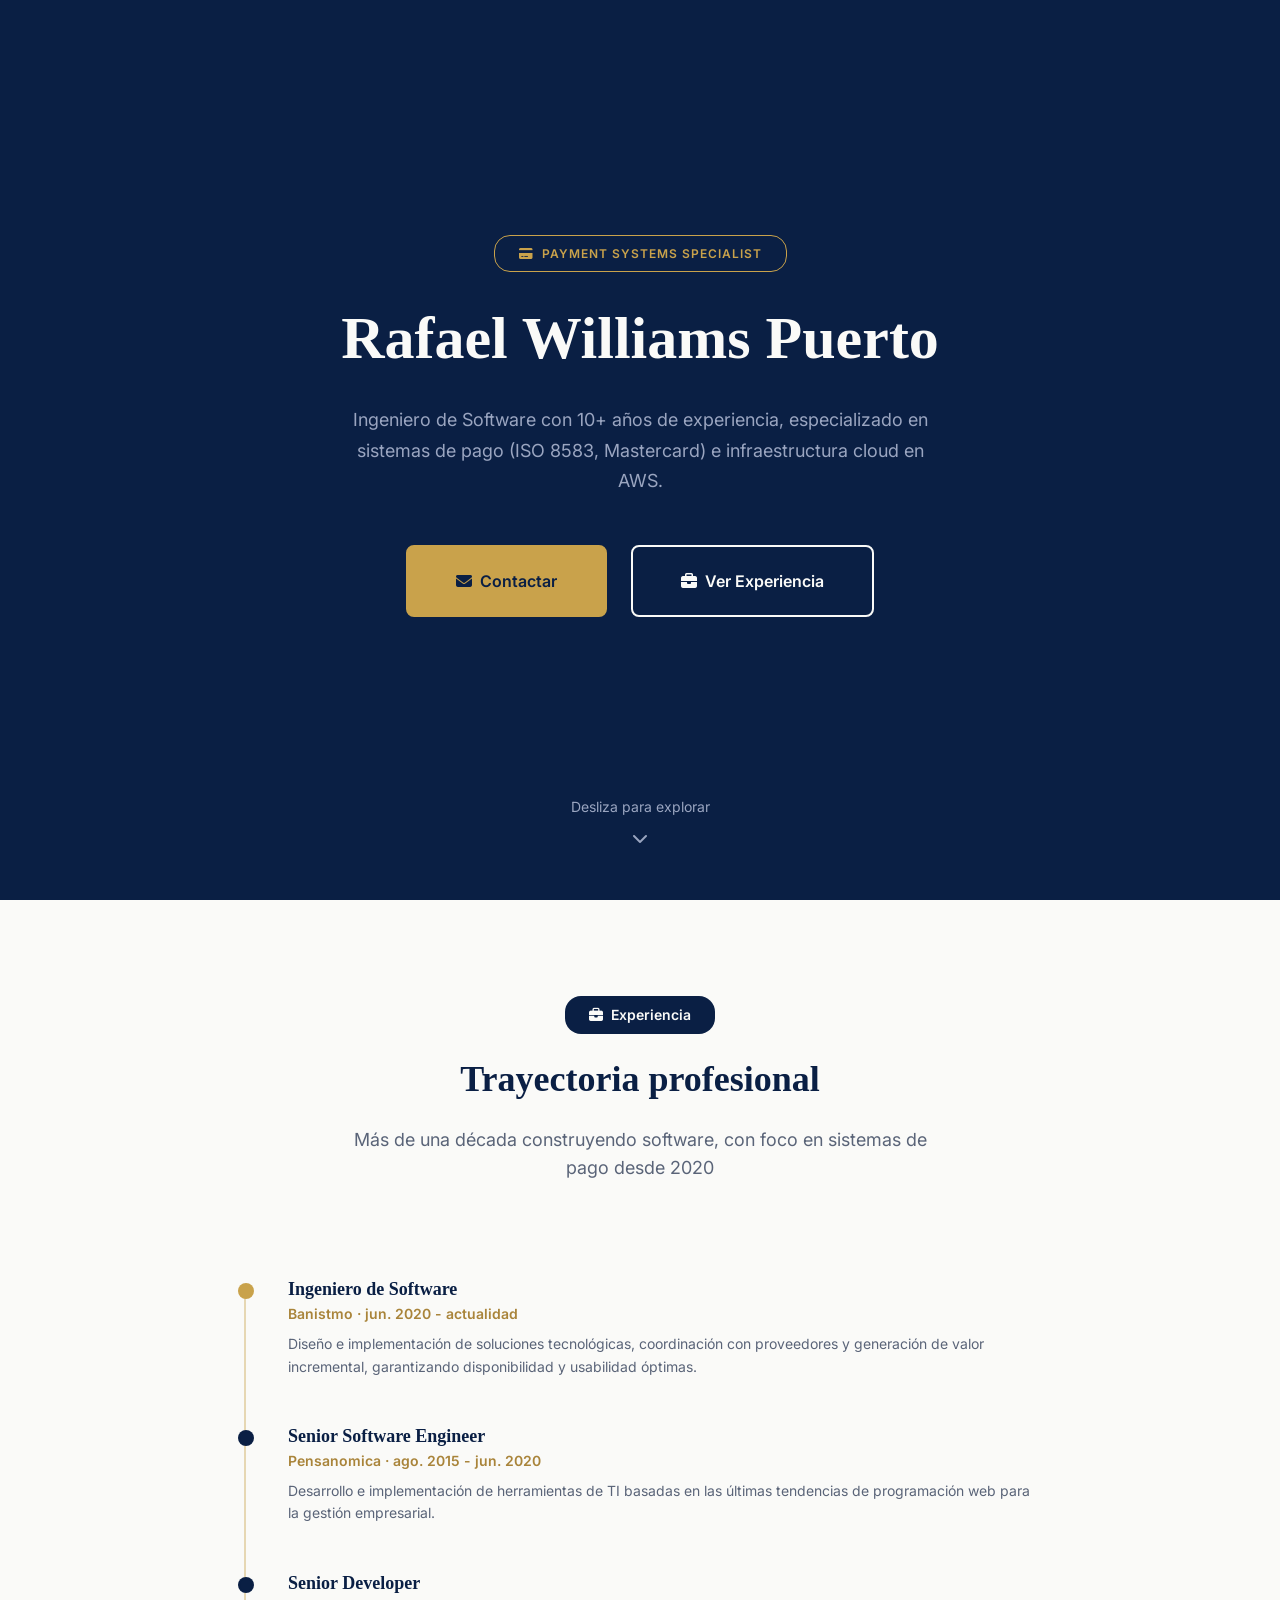
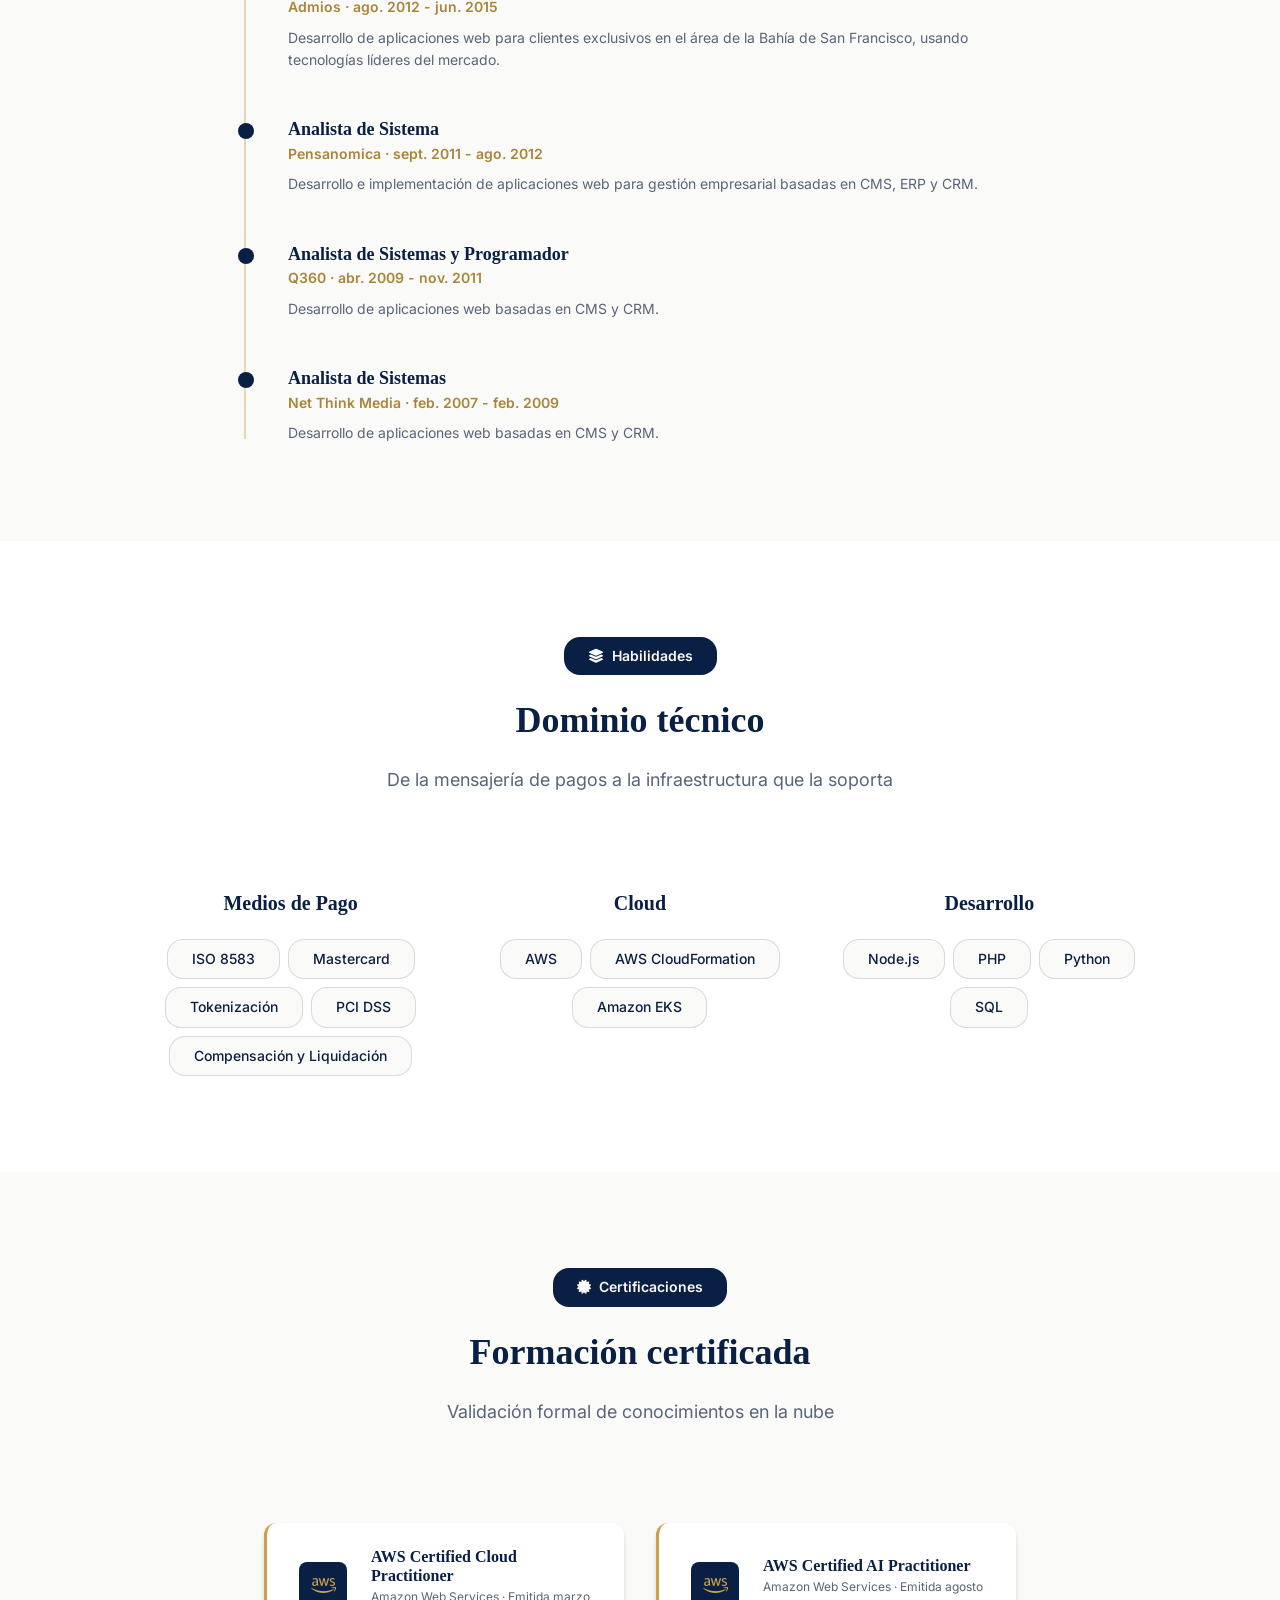
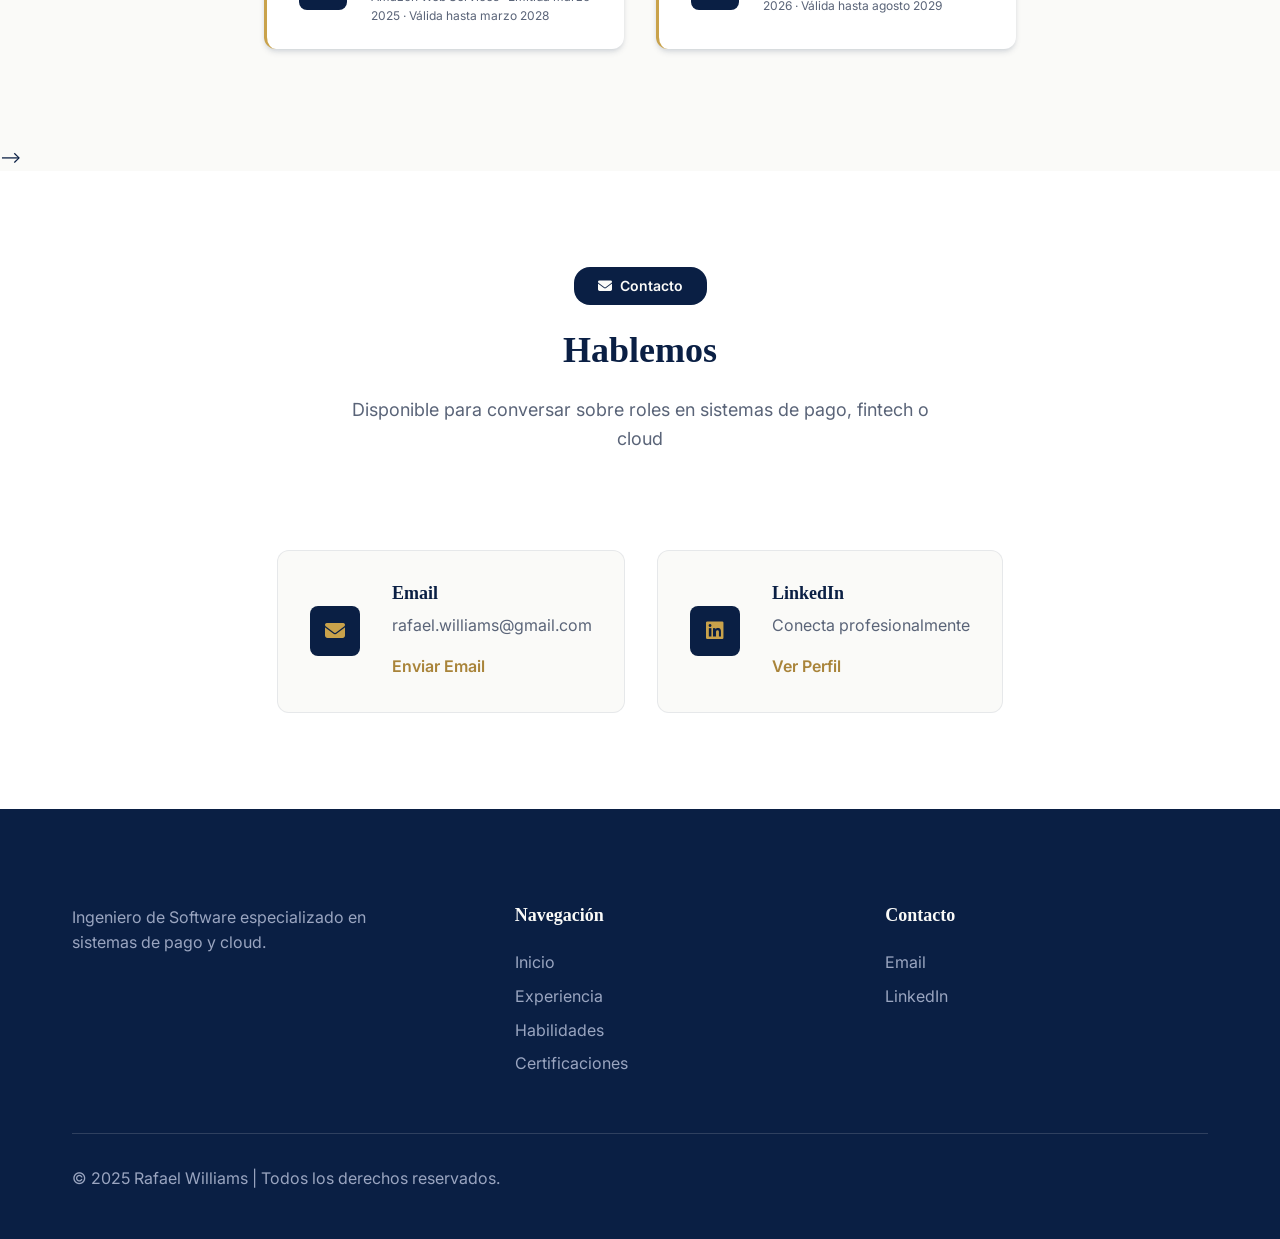
==== index.html @ 41667c07 "Link AWS Certified AI Practitioner to its verified Credly badge Adds issue/expiry dates (Aug 2026 - " ====
<!DOCTYPE html>
<html lang="es">
<head>
    <meta charset="UTF-8">
    <meta name="viewport" content="width=device-width, initial-scale=1.0">
    <title>Rafael Williams - Payment Systems Specialist</title>
    <meta name="description" content="Portfolio profesional de Rafael Williams, Ingeniero de Software especializado en sistemas de pago (ISO 8583, Mastercard) e infraestructura cloud en AWS">
    <link rel="stylesheet" href="style.css">
    <link href="https://fonts.googleapis.com/css2?family=Inter:wght@300;400;500;600;700;800&display=swap" rel="stylesheet">
    <link rel="stylesheet" href="https://cdnjs.cloudflare.com/ajax/libs/font-awesome/6.4.0/css/all.min.css">
</head>
<body>
    <!-- Hero Section -->
    <section id="hero" class="hero">
        <div class="hero-content">
            <div class="hero-badge">
                <i class="fas fa-credit-card"></i>
                <span>Payment Systems Specialist</span>
            </div>
            <h1 class="hero-title">Rafael Williams Puerto</h1>
            <p class="hero-description">
                Ingeniero de Software con 10+ años de experiencia, especializado en sistemas de pago (ISO 8583, Mastercard) e infraestructura cloud en AWS.
            </p>
            <div class="hero-buttons">
                <button class="btn btn-primary btn-lg" onclick="scrollToSection('contact')">
                    <i class="fas fa-envelope"></i>
                    Contactar
                </button>
                <button class="btn btn-outline btn-lg" onclick="scrollToSection('experience')">
                    <i class="fas fa-briefcase"></i>
                    Ver Experiencia
                </button>
            </div>
        </div>
        <div class="scroll-indicator" onclick="scrollToSection('experience')">
            <div class="scroll-text">Desliza para explorar</div>
            <div class="scroll-arrow">
                <i class="fas fa-chevron-down"></i>
            </div>
        </div>
    </section>

    <!-- Experience Section -->
    <section id="experience" class="experience">
        <div class="container">
            <div class="section-header">
                <div class="section-badge">
                    <i class="fas fa-briefcase"></i>
                    <span>Experiencia</span>
                </div>
                <h2 class="section-title">Trayectoria profesional</h2>
                <p class="section-subtitle">Más de una década construyendo software, con foco en sistemas de pago desde 2020</p>
            </div>
            <div class="experience-timeline">
                <div class="timeline-item timeline-current">
                    <div class="timeline-dot"></div>
                    <div class="timeline-content">
                        <h3>Ingeniero de Software</h3>
                        <span class="timeline-meta">Banistmo · jun. 2020 - actualidad</span>
                        <p>Diseño e implementación de soluciones tecnológicas, coordinación con proveedores y generación de valor incremental, garantizando disponibilidad y usabilidad óptimas.</p>
                    </div>
                </div>
                <div class="timeline-item">
                    <div class="timeline-dot"></div>
                    <div class="timeline-content">
                        <h3>Senior Software Engineer</h3>
                        <span class="timeline-meta">Pensanomica · ago. 2015 - jun. 2020</span>
                        <p>Desarrollo e implementación de herramientas de TI basadas en las últimas tendencias de programación web para la gestión empresarial.</p>
                    </div>
                </div>
                <div class="timeline-item">
                    <div class="timeline-dot"></div>
                    <div class="timeline-content">
                        <h3>Senior Developer</h3>
                        <span class="timeline-meta">Admios · ago. 2012 - jun. 2015</span>
                        <p>Desarrollo de aplicaciones web para clientes exclusivos en el área de la Bahía de San Francisco, usando tecnologías líderes del mercado.</p>
                    </div>
                </div>
                <div class="timeline-item">
                    <div class="timeline-dot"></div>
                    <div class="timeline-content">
                        <h3>Analista de Sistema</h3>
                        <span class="timeline-meta">Pensanomica · sept. 2011 - ago. 2012</span>
                        <p>Desarrollo e implementación de aplicaciones web para gestión empresarial basadas en CMS, ERP y CRM.</p>
                    </div>
                </div>
                <div class="timeline-item">
                    <div class="timeline-dot"></div>
                    <div class="timeline-content">
                        <h3>Analista de Sistemas y Programador</h3>
                        <span class="timeline-meta">Q360 · abr. 2009 - nov. 2011</span>
                        <p>Desarrollo de aplicaciones web basadas en CMS y CRM.</p>
                    </div>
                </div>
                <div class="timeline-item">
                    <div class="timeline-dot"></div>
                    <div class="timeline-content">
                        <h3>Analista de Sistemas</h3>
                        <span class="timeline-meta">Net Think Media · feb. 2007 - feb. 2009</span>
                        <p>Desarrollo de aplicaciones web basadas en CMS y CRM.</p>
                    </div>
                </div>
            </div>
        </div>
    </section>

    <!-- Skills Section -->
    <section id="skills" class="skills">
        <div class="container">
            <div class="section-header">
                <div class="section-badge">
                    <i class="fas fa-layer-group"></i>
                    <span>Habilidades</span>
                </div>
                <h2 class="section-title">Dominio técnico</h2>
                <p class="section-subtitle">De la mensajería de pagos a la infraestructura que la soporta</p>
            </div>
            <div class="skills-grid">
                <div class="skills-category">
                    <h3>Medios de Pago</h3>
                    <div class="skills-tags">
                        <span class="skill-tag">ISO 8583</span>
                        <span class="skill-tag">Mastercard</span>
                        <span class="skill-tag">Tokenización</span>
                        <span class="skill-tag">PCI DSS</span>
                        <span class="skill-tag">Compensación y Liquidación</span>
                    </div>
                </div>
                <div class="skills-category">
                    <h3>Cloud</h3>
                    <div class="skills-tags">
                        <span class="skill-tag">AWS</span>
                        <span class="skill-tag">AWS CloudFormation</span>
                        <span class="skill-tag">Amazon EKS</span>
                    </div>
                </div>
                <div class="skills-category">
                    <h3>Desarrollo</h3>
                    <div class="skills-tags">
                        <span class="skill-tag">Node.js</span>
                        <span class="skill-tag">PHP</span>
                        <span class="skill-tag">Python</span>
                        <span class="skill-tag">SQL</span>
                    </div>
                </div>
            </div>
        </div>
    </section>

    <!-- Certifications Section -->
    <section id="certifications" class="certifications">
        <div class="container">
            <div class="section-header">
                <div class="section-badge">
                    <i class="fas fa-certificate"></i>
                    <span>Certificaciones</span>
                </div>
                <h2 class="section-title">Formación certificada</h2>
                <p class="section-subtitle">Validación formal de conocimientos en la nube</p>
            </div>
            <div class="certifications-grid">
                <a href="https://www.credly.com/badges/583683a5-f613-4c95-9401-502b758ed89a/public_url" target="_blank" class="cert-card">
                    <div class="cert-icon">
                        <i class="fab fa-aws"></i>
                    </div>
                    <div class="cert-info">
                        <h3>AWS Certified Cloud Practitioner</h3>
                        <p>Amazon Web Services · Emitida marzo 2025 · Válida hasta marzo 2028</p>
                    </div>
                </a>
                <a href="https://www.credly.com/badges/c0bbdc0a-8334-4bf2-8ce9-9f16788253b6/public_url" target="_blank" class="cert-card">
                    <div class="cert-icon">
                        <i class="fab fa-aws"></i>
                    </div>
                    <div class="cert-info">
                        <h3>AWS Certified AI Practitioner</h3>
                        <p>Amazon Web Services · Emitida agosto 2026 · Válida hasta agosto 2029</p>
                    </div>
                </a>
            </div>
        </div>
    </section>

    <!-- Projects Section (oculta temporalmente: se irán agregando proyectos poco a poco)
    <section id="projects" class="projects">
        <div class="container">
            <div class="section-header">
                <div class="section-badge">
                    <i class="fas fa-project-diagram"></i>
                    <span>Proyectos</span>
                </div>
                <h2 class="section-title">Soluciones que transforman negocios</h2>
                <p class="section-subtitle">Proyectos destacados que demuestran mi experiencia en cloud y DevOps</p>
            </div>
            <div class="projects-filter">
                <button class="filter-btn active" data-filter="all">
                    <i class="fas fa-th"></i>
                    Todos
                </button>
                <button class="filter-btn" data-filter="Básico">
                    <i class="fas fa-star"></i>
                    Básico
                </button>
                <button class="filter-btn" data-filter="Avanzado">
                    <i class="fas fa-rocket"></i>
                    Avanzado
                </button>
                <button class="filter-btn" data-filter="Profesional">
                    <i class="fas fa-crown"></i>
                    Profesional
                </button>
            </div>
            <div class="projects-grid" id="projectsGrid">
                <!-- Projects will be loaded by JavaScript -->
            </div>
        </div>
    </section>
    -->

    <!-- Contact Section -->
    <section id="contact" class="contact">
        <div class="container">
            <div class="section-header">
                <div class="section-badge">
                    <i class="fas fa-envelope"></i>
                    <span>Contacto</span>
                </div>
                <h2 class="section-title">Hablemos</h2>
                <p class="section-subtitle">Disponible para conversar sobre roles en sistemas de pago, fintech o cloud</p>
            </div>
            <div class="contact-content">
                <div class="contact-info">
                    <div class="contact-card">
                        <div class="contact-icon">
                            <i class="fas fa-envelope"></i>
                        </div>
                        <div class="contact-details">
                            <h3>Email</h3>
                            <p>rafael.williams@gmail.com</p>
                            <a href="mailto:rafael.williams@gmail.com" class="contact-link">Enviar Email</a>
                        </div>
                    </div>
                    <div class="contact-card">
                        <div class="contact-icon">
                            <i class="fab fa-linkedin"></i>
                        </div>
                        <div class="contact-details">
                            <h3>LinkedIn</h3>
                            <p>Conecta profesionalmente</p>
                            <a href="https://www.linkedin.com/in/rafael-williams-puerto-604a3521/" target="_blank" class="contact-link">Ver Perfil</a>
                        </div>
                    </div>
                </div>
            </div>
        </div>
    </section>

    <!-- Project Modal -->
    <div id="projectModal" class="modal">
        <div class="modal-content">
            <div class="modal-header">
                <h2 id="modalTitle"></h2>
            <span class="modal-close">&times;</span>
            </div>
            <div class="modal-body">
                <div class="modal-image-container">
                <img id="modalImage" src="" alt="" class="modal-image">
                </div>
                <div class="modal-info">
                    <p id="modalDescription"></p>
                    <div class="modal-technologies" id="modalTechnologies"></div>
                    <div class="modal-buttons">
                        <a id="modalGithub" href="#" target="_blank" class="btn btn-primary">
                            <i class="fab fa-github"></i>
                            Ver Código
                        </a>
                        <a id="modalDemo" href="#" target="_blank" class="btn btn-outline">
                            <i class="fas fa-external-link-alt"></i>
                            Ver Demo
                        </a>
                    </div>
                </div>
            </div>
        </div>
    </div>

    <!-- Footer -->
    <footer class="footer">
        <div class="container">
            <div class="footer-content">
                <div class="footer-brand">
                    <p>Ingeniero de Software especializado en sistemas de pago y cloud.</p>
                </div>
                <div class="footer-links">
                    <div class="footer-section">
                        <h4>Navegación</h4>
                        <ul>
                            <li><a href="#hero">Inicio</a></li>
                            <li><a href="#experience">Experiencia</a></li>
                            <li><a href="#skills">Habilidades</a></li>
                            <li><a href="#certifications">Certificaciones</a></li>
                            <!-- <li><a href="#projects">Proyectos</a></li> -->
                        </ul>
                    </div>
                    <div class="footer-section">
                        <h4>Contacto</h4>
                        <ul>
                            <li><a href="mailto:rafael.williams@gmail.com">Email</a></li>
                            <li><a href="https://www.linkedin.com/in/rafael-williams-puerto-604a3521/" target="_blank">LinkedIn</a></li>
                        </ul>
                    </div>
                </div>
            </div>
            <div class="footer-bottom">
                <p>&copy; 2025 Rafael Williams | Todos los derechos reservados.</p>
            </div>
        </div>
    </footer>

    <script src="projects-config.js"></script>
    <script src="script.js"></script>
</body>
</html>
---- style.css ----
/* Reset and Base Styles */
* {
    margin: 0;
    padding: 0;
    box-sizing: border-box;
}

:root {
    /* Colors - Navy & Gold Premium */
    --color-navy: #0A1F44;
    --color-navy-rgb: 10, 31, 68;
    --color-navy-light: #12295A;
    --color-ivory: #FAFAF8;
    --color-white: #FFFFFF;
    --color-gold: #C9A24B;
    --color-gold-dark: #A9843A;
    --color-text-on-navy: #FAFAF8;
    --color-text-muted-on-navy: #9AA5C0;
    --color-text-on-ivory: #0A1F44;
    --color-text-muted-on-ivory: #5A6478;

    /* Shadows (navy-tinted) */
    --shadow-sm: 0 1px 2px 0 rgba(var(--color-navy-rgb), 0.08);
    --shadow-md: 0 4px 6px -1px rgba(var(--color-navy-rgb), 0.12), 0 2px 4px -1px rgba(var(--color-navy-rgb), 0.08);
    --shadow-lg: 0 10px 15px -3px rgba(var(--color-navy-rgb), 0.12), 0 4px 6px -2px rgba(var(--color-navy-rgb), 0.08);
    --shadow-xl: 0 20px 25px -5px rgba(var(--color-navy-rgb), 0.15), 0 10px 10px -5px rgba(var(--color-navy-rgb), 0.08);
    --shadow-2xl: 0 25px 50px -12px rgba(var(--color-navy-rgb), 0.3);

    /* Border Radius */
    --radius-sm: 0.375rem;
    --radius-md: 0.5rem;
    --radius-lg: 0.75rem;
    --radius-xl: 1rem;
    --radius-2xl: 1.5rem;

    /* Spacing */
    --space-xs: 0.5rem;
    --space-sm: 1rem;
    --space-md: 1.5rem;
    --space-lg: 2rem;
    --space-xl: 3rem;
    --space-2xl: 4rem;
    --space-3xl: 6rem;

    /* Typography */
    --font-sans: 'Inter', -apple-system, BlinkMacSystemFont, 'Segoe UI', Roboto, sans-serif;
    --font-serif: Georgia, 'Times New Roman', serif;
    --font-size-xs: 0.75rem;
    --font-size-sm: 0.875rem;
    --font-size-base: 1rem;
    --font-size-lg: 1.125rem;
    --font-size-xl: 1.25rem;
    --font-size-2xl: 1.5rem;
    --font-size-3xl: 1.875rem;
    --font-size-4xl: 2.25rem;
    --font-size-5xl: 3rem;
    --font-size-6xl: 3.75rem;

    /* Transitions */
    --transition-fast: 0.15s ease;
    --transition-normal: 0.3s ease;
    --transition-slow: 0.5s ease;
}

/* Base Styles */
html {
    scroll-behavior: smooth;
}

body {
    font-family: var(--font-sans);
    background: var(--color-ivory);
    color: var(--color-text-on-ivory);
    line-height: 1.6;
    overflow-x: hidden;
    font-size: var(--font-size-base);
}

.container {
    max-width: 1200px;
    margin: 0 auto;
    padding: 0 var(--space-lg);
}

/* Typography */
h1, h2, h3, h4, h5, h6 {
    font-family: var(--font-serif);
    font-weight: 700;
    line-height: 1.2;
    margin-bottom: var(--space-sm);
    color: var(--color-text-on-ivory);
}

h1 { font-size: var(--font-size-5xl); }
h2 { font-size: var(--font-size-4xl); }
h3 { font-size: var(--font-size-3xl); }
h4 { font-size: var(--font-size-2xl); }
h5 { font-size: var(--font-size-xl); }
h6 { font-size: var(--font-size-lg); }

p {
    margin-bottom: var(--space-sm);
    color: var(--color-text-muted-on-ivory);
}

/* Buttons */
.btn {
    display: inline-flex;
    align-items: center;
    gap: var(--space-xs);
    padding: var(--space-sm) var(--space-lg);
    border: 2px solid transparent;
    border-radius: var(--radius-md);
    font-family: var(--font-sans);
    font-weight: 600;
    font-size: var(--font-size-sm);
    text-decoration: none;
    cursor: pointer;
    transition: all var(--transition-normal);
    white-space: nowrap;
}

.btn-primary {
    background: var(--color-gold);
    color: var(--color-navy);
    border-color: var(--color-gold);
}

.btn-primary:hover {
    background: var(--color-gold-dark);
    border-color: var(--color-gold-dark);
    transform: translateY(-2px);
    box-shadow: var(--shadow-md);
}

.btn-outline {
    background: transparent;
    color: var(--color-navy);
    border-color: var(--color-navy);
}

.btn-outline:hover {
    background: rgba(var(--color-navy-rgb), 0.06);
    transform: translateY(-2px);
}

.hero-buttons .btn-outline {
    color: var(--color-text-on-navy);
    border-color: var(--color-text-on-navy);
}

.hero-buttons .btn-outline:hover {
    background: rgba(250, 250, 248, 0.1);
}

.btn-lg {
    padding: var(--space-md) var(--space-xl);
    font-size: var(--font-size-base);
}

/* Hero Section */
.hero {
    min-height: 100vh;
    display: flex;
    flex-direction: column;
    align-items: center;
    justify-content: center;
    position: relative;
    background: var(--color-navy);
    text-align: center;
    padding: var(--space-3xl) 0;
}

.hero-content {
    max-width: 800px;
    margin: 0 auto;
    padding: 0 var(--space-lg);
    position: relative;
    z-index: 2;
}

.hero-badge {
    display: inline-flex;
    align-items: center;
    gap: var(--space-xs);
    padding: var(--space-xs) var(--space-md);
    background: transparent;
    border: 1px solid var(--color-gold);
    border-radius: var(--radius-xl);
    color: var(--color-gold);
    font-family: var(--font-sans);
    font-size: var(--font-size-xs);
    font-weight: 600;
    letter-spacing: 1px;
    text-transform: uppercase;
    margin-bottom: var(--space-lg);
}

.hero-title {
    font-family: var(--font-serif);
    font-size: var(--font-size-6xl);
    font-weight: 700;
    margin-bottom: var(--space-lg);
    line-height: 1.15;
    color: var(--color-text-on-navy);
}

.hero-description {
    font-family: var(--font-sans);
    font-size: var(--font-size-lg);
    color: var(--color-text-muted-on-navy);
    margin-bottom: var(--space-xl);
    line-height: 1.7;
    max-width: 600px;
    margin-left: auto;
    margin-right: auto;
}

.hero-buttons {
    display: flex;
    gap: var(--space-md);
    justify-content: center;
    margin-bottom: var(--space-xl);
}

.scroll-indicator {
    position: absolute;
    bottom: var(--space-xl);
    left: 50%;
    transform: translateX(-50%);
    text-align: center;
    color: var(--color-text-muted-on-navy);
    cursor: pointer;
    transition: all var(--transition-normal);
}

.scroll-indicator:hover {
    color: var(--color-text-on-navy);
    transform: translateX(-50%) translateY(-5px);
}

.scroll-text {
    font-family: var(--font-sans);
    font-size: var(--font-size-sm);
    margin-bottom: var(--space-xs);
}

.scroll-arrow {
    animation: bounce 2s infinite;
}

/* Section Headers (shared by Experience / Skills / Certifications / Projects / Contact) */
.section-header {
    text-align: center;
    margin-bottom: var(--space-3xl);
}

.section-badge {
    display: inline-flex;
    align-items: center;
    gap: var(--space-xs);
    padding: var(--space-xs) var(--space-md);
    background: var(--color-navy);
    color: var(--color-text-on-navy);
    border-radius: var(--radius-xl);
    font-family: var(--font-sans);
    font-size: var(--font-size-sm);
    font-weight: 600;
    margin-bottom: var(--space-md);
}

.section-title {
    font-family: var(--font-serif);
    font-size: var(--font-size-4xl);
    font-weight: 700;
    color: var(--color-text-on-ivory);
    margin-bottom: var(--space-md);
}

.section-subtitle {
    font-family: var(--font-sans);
    font-size: var(--font-size-lg);
    color: var(--color-text-muted-on-ivory);
    max-width: 600px;
    margin: 0 auto;
}

/* Experience Section */
.experience {
    padding: var(--space-3xl) 0;
    background: var(--color-ivory);
}

.experience-timeline {
    position: relative;
    max-width: 800px;
    margin: 0 auto;
    padding-left: var(--space-xl);
}

.experience-timeline::before {
    content: '';
    position: absolute;
    left: 4px;
    top: 6px;
    bottom: 6px;
    width: 2px;
    background: var(--color-gold);
    opacity: 0.4;
}

.timeline-item {
    position: relative;
    margin-bottom: var(--space-xl);
}

.timeline-item:last-child {
    margin-bottom: 0;
}

.timeline-dot {
    position: absolute;
    left: calc(-1 * var(--space-xl));
    top: 6px;
    width: 12px;
    height: 12px;
    border-radius: 50%;
    background: var(--color-navy);
    box-shadow: 0 0 0 2px var(--color-navy);
}

.timeline-item.timeline-current .timeline-dot {
    background: var(--color-gold);
    box-shadow: 0 0 0 2px var(--color-gold);
}

.timeline-content h3 {
    font-family: var(--font-serif);
    font-size: var(--font-size-lg);
    font-weight: 700;
    color: var(--color-text-on-ivory);
    margin-bottom: 2px;
}

.timeline-meta {
    display: block;
    font-family: var(--font-sans);
    font-size: var(--font-size-sm);
    font-weight: 600;
    color: var(--color-gold-dark);
    margin-bottom: var(--space-xs);
}

.timeline-content p {
    font-family: var(--font-sans);
    color: var(--color-text-muted-on-ivory);
    font-size: var(--font-size-sm);
    margin-bottom: 0;
}

/* Skills Section */
.skills {
    padding: var(--space-3xl) 0;
    background: var(--color-white);
}

.skills-grid {
    display: grid;
    grid-template-columns: repeat(3, 1fr);
    gap: var(--space-xl);
    max-width: 1000px;
    margin: 0 auto;
}

.skills-category h3 {
    font-family: var(--font-serif);
    font-size: var(--font-size-xl);
    color: var(--color-navy);
    margin-bottom: var(--space-md);
    text-align: center;
}

.skills-tags {
    display: flex;
    flex-wrap: wrap;
    gap: var(--space-xs);
    justify-content: center;
}

.skill-tag {
    font-family: var(--font-sans);
    font-size: var(--font-size-sm);
    font-weight: 500;
    color: var(--color-navy);
    background: var(--color-ivory);
    border: 1px solid rgba(var(--color-navy-rgb), 0.15);
    border-radius: var(--radius-xl);
    padding: var(--space-xs) var(--space-md);
}

/* Certifications Section */
.certifications {
    padding: var(--space-3xl) 0;
    background: var(--color-ivory);
}

.certifications-grid {
    display: flex;
    flex-wrap: wrap;
    justify-content: center;
    gap: var(--space-lg);
}

.cert-card {
    display: flex;
    align-items: center;
    gap: var(--space-md);
    background: var(--color-white);
    border-left: 3px solid var(--color-gold);
    border-radius: var(--radius-lg);
    box-shadow: var(--shadow-md);
    padding: var(--space-md) var(--space-lg);
    max-width: 360px;
    transition: all var(--transition-normal);
    text-decoration: none;
    color: inherit;
}

.cert-card:hover {
    transform: translateY(-4px);
    box-shadow: var(--shadow-lg);
}

.cert-icon {
    width: 48px;
    height: 48px;
    border-radius: var(--radius-md);
    background: var(--color-navy);
    color: var(--color-gold);
    display: flex;
    align-items: center;
    justify-content: center;
    font-size: var(--font-size-xl);
    flex-shrink: 0;
}

.cert-info h3 {
    font-family: var(--font-serif);
    font-size: var(--font-size-base);
    color: var(--color-text-on-ivory);
    margin-bottom: 2px;
}

.cert-info p {
    font-family: var(--font-sans);
    font-size: var(--font-size-xs);
    color: var(--color-text-muted-on-ivory);
    margin-bottom: 0;
}

/* Projects Section (hidden today; classes kept in sync with script.js) */
.projects {
    padding: var(--space-3xl) 0;
    background: var(--color-white);
}

.projects-filter {
    display: flex;
    justify-content: center;
    gap: var(--space-sm);
    margin-bottom: var(--space-3xl);
    flex-wrap: wrap;
}

.filter-btn {
    display: flex;
    align-items: center;
    gap: var(--space-xs);
    padding: var(--space-sm) var(--space-lg);
    background: transparent;
    border: 1px solid rgba(var(--color-navy-rgb), 0.2);
    border-radius: var(--radius-lg);
    color: var(--color-text-muted-on-ivory);
    font-family: var(--font-sans);
    font-weight: 500;
    cursor: pointer;
    transition: all var(--transition-normal);
}

.filter-btn:hover,
.filter-btn.active {
    background: var(--color-navy);
    color: var(--color-text-on-navy);
    border-color: var(--color-navy);
}

.projects-grid {
    display: grid;
    grid-template-columns: repeat(auto-fit, minmax(350px, 1fr));
    gap: var(--space-xl);
}

.project-card {
    background: var(--color-white);
    border-radius: var(--radius-lg);
    overflow: hidden;
    box-shadow: var(--shadow-md);
    transition: all var(--transition-normal);
    cursor: pointer;
    border: 1px solid rgba(var(--color-navy-rgb), 0.08);
}

.project-card:hover {
    transform: translateY(-6px);
    box-shadow: var(--shadow-lg);
}

.project-image {
    width: 100%;
    height: 220px;
    object-fit: contain;
    background: var(--color-ivory);
}

.project-info {
    padding: var(--space-lg);
}

.project-title {
    font-family: var(--font-serif);
    font-size: var(--font-size-xl);
    color: var(--color-text-on-ivory);
    margin-bottom: var(--space-sm);
}

.project-description {
    font-family: var(--font-sans);
    color: var(--color-text-muted-on-ivory);
    margin-bottom: var(--space-md);
}

.project-tags {
    display: flex;
    gap: var(--space-xs);
    margin-bottom: var(--space-lg);
    flex-wrap: wrap;
}

.project-tag {
    padding: var(--space-xs) var(--space-sm);
    color: var(--color-navy);
    background: var(--color-ivory);
    border: 1px solid rgba(var(--color-navy-rgb), 0.15);
    border-radius: var(--radius-sm);
    font-family: var(--font-sans);
    font-size: var(--font-size-xs);
    font-weight: 600;
}

.project-tag[data-tag="Básico"] {
    color: #2E7D5B;
    border-color: #2E7D5B;
}

.project-tag[data-tag="Avanzado"] {
    color: var(--color-gold-dark);
    border-color: var(--color-gold-dark);
}

.project-tag[data-tag="Profesional"] {
    color: var(--color-navy);
    border-color: var(--color-navy);
    background: rgba(var(--color-navy-rgb), 0.06);
}

.project-links {
    display: flex;
    gap: var(--space-sm);
}

.project-link {
    flex: 1;
    text-align: center;
    padding: var(--space-sm);
    border-radius: var(--radius-md);
    text-decoration: none;
    font-family: var(--font-sans);
    font-weight: 600;
    font-size: var(--font-size-sm);
    transition: all var(--transition-normal);
}

.project-link.primary {
    background: var(--color-navy);
    color: var(--color-text-on-navy);
}

.project-link.secondary {
    background: transparent;
    color: var(--color-navy);
    border: 1px solid var(--color-navy);
}

.project-link:hover {
    transform: translateY(-2px);
    box-shadow: var(--shadow-md);
}

/* Contact Section */
.contact {
    padding: var(--space-3xl) 0;
    background: var(--color-white);
}

.contact-content {
    display: flex;
    justify-content: center;
    align-items: center;
    gap: var(--space-3xl);
}

.contact-info {
    display: flex;
    flex-direction: row;
    flex-wrap: wrap;
    justify-content: center;
    gap: var(--space-lg);
}

.contact-card {
    background: var(--color-ivory);
    padding: var(--space-lg);
    border-radius: var(--radius-lg);
    border: 1px solid rgba(var(--color-navy-rgb), 0.08);
    transition: all var(--transition-normal);
    display: flex;
    align-items: center;
    gap: var(--space-lg);
}

.contact-card:hover {
    transform: translateY(-4px);
    box-shadow: var(--shadow-lg);
}

.contact-icon {
    width: 50px;
    height: 50px;
    background: var(--color-navy);
    color: var(--color-gold);
    border-radius: var(--radius-md);
    display: flex;
    align-items: center;
    justify-content: center;
    font-size: var(--font-size-xl);
    flex-shrink: 0;
}

.contact-details h3 {
    font-family: var(--font-serif);
    font-size: var(--font-size-lg);
    color: var(--color-text-on-ivory);
    margin-bottom: var(--space-xs);
}

.contact-details p {
    font-family: var(--font-sans);
    color: var(--color-text-muted-on-ivory);
    margin-bottom: var(--space-sm);
}

.contact-link {
    font-family: var(--font-sans);
    color: var(--color-gold-dark);
    text-decoration: none;
    font-weight: 600;
    transition: color var(--transition-normal);
}

.contact-link:hover {
    color: var(--color-navy);
}

/* Modal */
.modal {
    display: none;
    position: fixed;
    z-index: 2000;
    left: 0;
    top: 0;
    width: 100%;
    height: 100%;
    background-color: rgba(var(--color-navy-rgb), 0.6);
    backdrop-filter: blur(6px);
}

.modal-content {
    position: relative;
    background-color: var(--color-white);
    margin: 5% auto;
    padding: 0;
    border-radius: var(--radius-lg);
    width: 90%;
    max-width: 800px;
    max-height: 90vh;
    overflow-y: auto;
    box-shadow: var(--shadow-2xl);
    animation: modalFadeIn 0.3s ease;
}

.modal-header {
    display: flex;
    justify-content: space-between;
    align-items: center;
    padding: var(--space-lg);
    border-bottom: 1px solid rgba(var(--color-navy-rgb), 0.1);
}

.modal-header h2 {
    margin: 0;
    color: var(--color-text-on-ivory);
}

.modal-close {
    color: var(--color-text-muted-on-ivory);
    font-size: var(--font-size-2xl);
    font-weight: bold;
    cursor: pointer;
    transition: color var(--transition-normal);
}

.modal-close:hover {
    color: var(--color-navy);
}

.modal-body {
    padding: var(--space-lg);
    display: grid;
    grid-template-columns: 1fr 1fr;
    gap: var(--space-xl);
}

.modal-image-container {
    border-radius: var(--radius-md);
    overflow: hidden;
}

.modal-image {
    width: 100%;
    height: 400px;
    object-fit: contain;
    background: var(--color-ivory);
    border-radius: var(--radius-md);
}

.modal-info p {
    font-family: var(--font-sans);
    color: var(--color-text-muted-on-ivory);
    line-height: 1.7;
    margin-bottom: var(--space-lg);
}

.modal-technologies {
    display: flex;
    gap: var(--space-xs);
    margin-bottom: var(--space-lg);
    flex-wrap: wrap;
}

.modal-tech-tag {
    padding: var(--space-xs) var(--space-sm);
    background: var(--color-navy);
    color: var(--color-text-on-navy);
    border-radius: var(--radius-sm);
    font-family: var(--font-sans);
    font-size: var(--font-size-xs);
    font-weight: 600;
}

.modal-buttons {
    display: flex;
    gap: var(--space-sm);
}

/* Footer */
.footer {
    background: var(--color-navy);
    color: var(--color-text-on-navy);
    padding: var(--space-3xl) 0 var(--space-xl);
}

.footer-content {
    display: grid;
    grid-template-columns: 1fr 2fr;
    gap: var(--space-3xl);
    margin-bottom: var(--space-xl);
}

.footer-brand p {
    font-family: var(--font-sans);
    color: var(--color-text-muted-on-navy);
    line-height: 1.6;
}

.footer-links {
    display: grid;
    grid-template-columns: repeat(2, 1fr);
    gap: var(--space-xl);
}

.footer-section h4 {
    font-family: var(--font-serif);
    color: var(--color-text-on-navy);
    margin-bottom: var(--space-md);
    font-size: var(--font-size-lg);
}

.footer-section ul {
    list-style: none;
    padding: 0;
}

.footer-section ul li {
    margin-bottom: var(--space-xs);
}

.footer-section ul li a {
    font-family: var(--font-sans);
    color: var(--color-text-muted-on-navy);
    text-decoration: none;
    transition: color var(--transition-normal);
}

.footer-section ul li a:hover {
    color: var(--color-gold);
}

.footer-bottom {
    display: flex;
    justify-content: space-between;
    align-items: center;
    padding-top: var(--space-lg);
    border-top: 1px solid rgba(250, 250, 248, 0.15);
}

.footer-bottom p {
    font-family: var(--font-sans);
    color: var(--color-text-muted-on-navy);
    margin: 0;
}

/* Animations */
@keyframes fadeInUp {
    from {
        opacity: 0;
        transform: translateY(30px);
    }
    to {
        opacity: 1;
        transform: translateY(0);
    }
}

@keyframes bounce {
    0%, 20%, 50%, 80%, 100% {
        transform: translateY(0);
    }
    40% {
        transform: translateY(-10px);
    }
    60% {
        transform: translateY(-5px);
    }
}

@keyframes modalFadeIn {
    from {
        opacity: 0;
        transform: scale(0.9);
    }
    to {
        opacity: 1;
        transform: scale(1);
    }
}

.fade-in {
    animation: fadeInUp 1s ease forwards;
}

.animate-in {
    animation: fadeInUp 0.6s ease forwards;
}

/* Responsive Design */
@media (max-width: 1024px) {
    .skills-grid {
        grid-template-columns: repeat(2, 1fr);
    }

    .contact-content {
        flex-direction: column;
        gap: var(--space-2xl);
    }

    .modal-body {
        grid-template-columns: 1fr;
    }

    .projects-grid {
        grid-template-columns: repeat(auto-fit, minmax(300px, 1fr));
    }
}

@media (max-width: 768px) {
    .hero-title {
        font-size: var(--font-size-4xl);
    }

    .hero-description {
        font-size: var(--font-size-base);
    }

    .hero-buttons {
        flex-direction: column;
        align-items: center;
    }

    .section-title {
        font-size: var(--font-size-3xl);
    }

    .skills-grid {
        grid-template-columns: 1fr;
    }

    .certifications-grid {
        flex-direction: column;
        align-items: center;
    }

    .cert-card {
        max-width: 100%;
        width: 100%;
    }

    .experience-timeline {
        padding-left: var(--space-lg);
    }

    .timeline-dot {
        left: calc(-1 * var(--space-lg));
    }

    .footer-content {
        grid-template-columns: 1fr;
        text-align: center;
    }

    .footer-links {
        grid-template-columns: 1fr;
    }

    .footer-bottom {
        flex-direction: column;
        gap: var(--space-md);
        text-align: center;
    }

    .contact-info {
        flex-direction: column;
    }

    .contact-card {
        flex-direction: column;
        text-align: center;
    }

    .modal-content {
        width: 95%;
        margin: 10% auto;
    }

    .modal-image {
        height: 250px;
    }

    .project-image {
        height: 180px;
    }
}

@media (max-width: 480px) {
    .hero-title {
        font-size: var(--font-size-2xl);
    }

    .hero-description {
        font-size: var(--font-size-sm);
    }

    .section-title {
        font-size: var(--font-size-2xl);
    }

    .section-subtitle {
        font-size: var(--font-size-base);
    }

    .btn {
        padding: var(--space-sm) var(--space-lg);
        font-size: var(--font-size-sm);
    }

    .cert-card {
        flex-direction: column;
        text-align: center;
    }

    .timeline-content h3 {
        font-size: var(--font-size-base);
    }

    .project-image {
        height: 160px;
    }
}
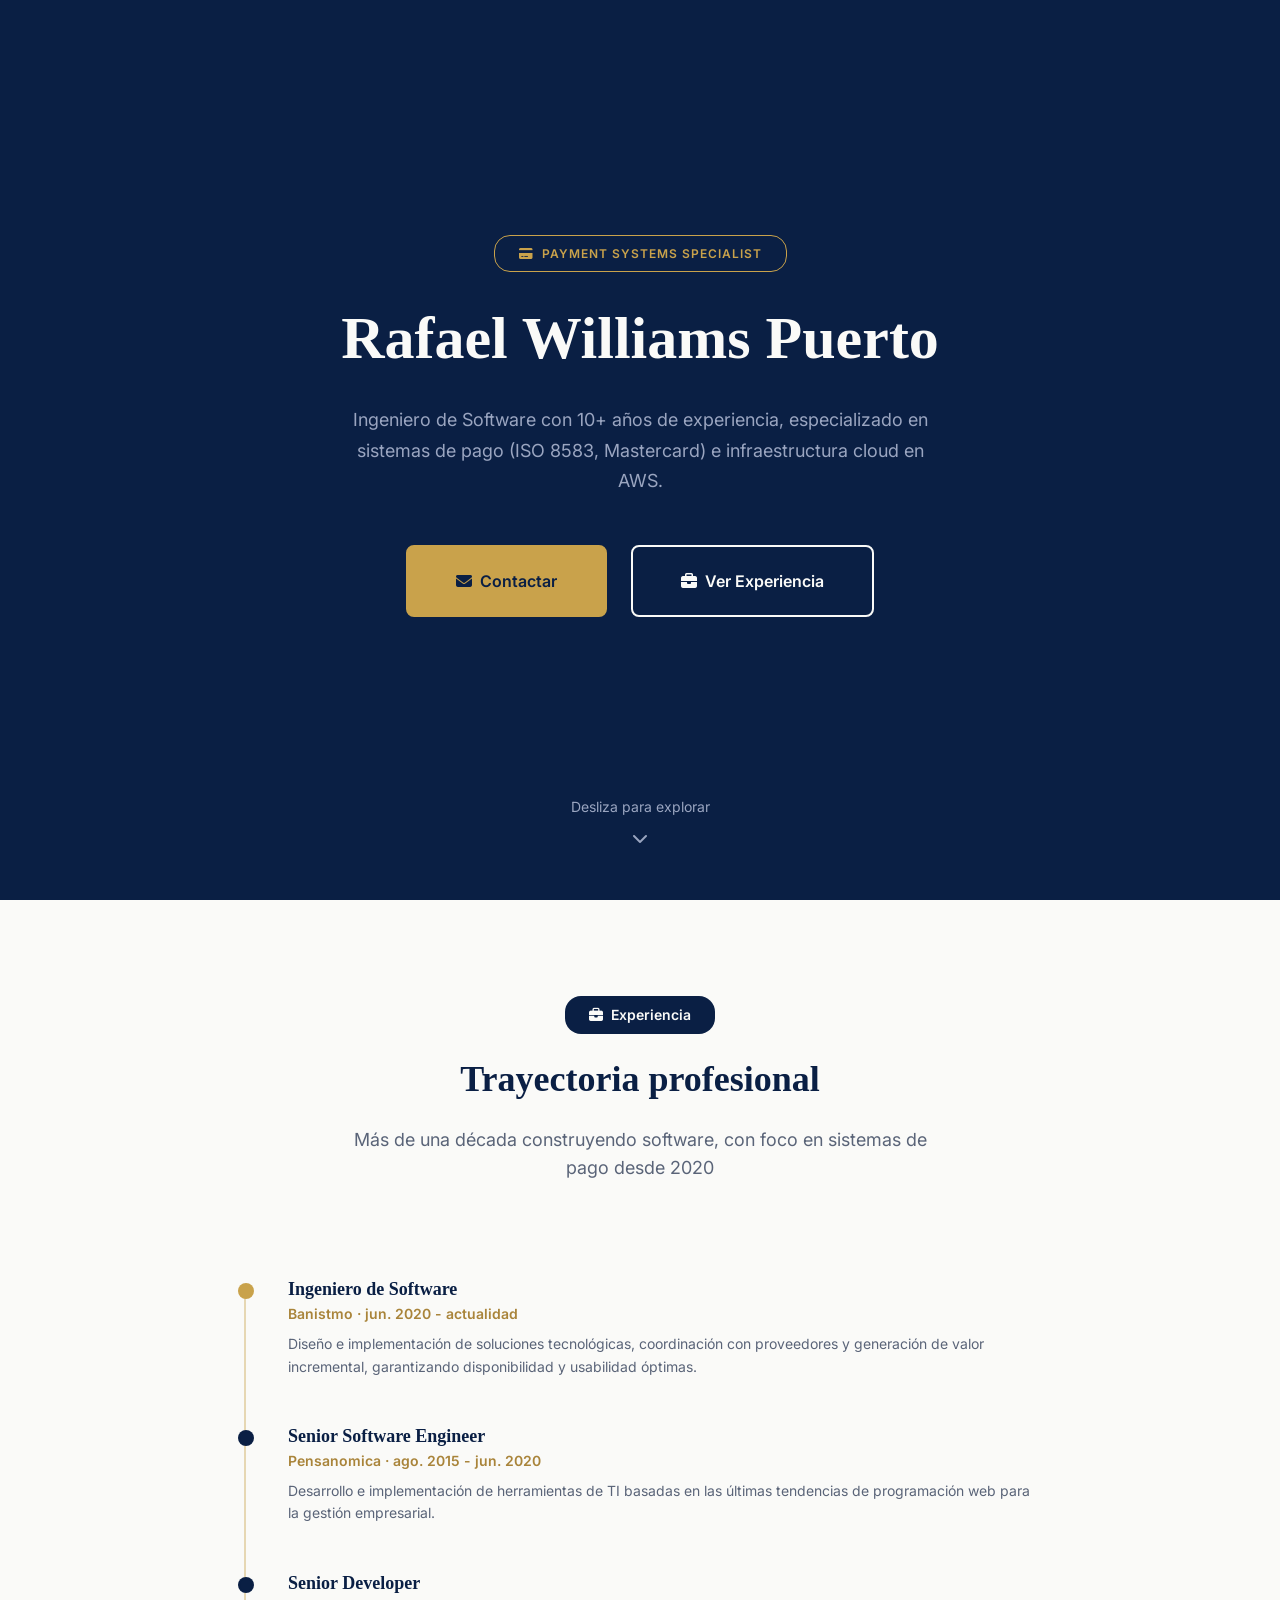
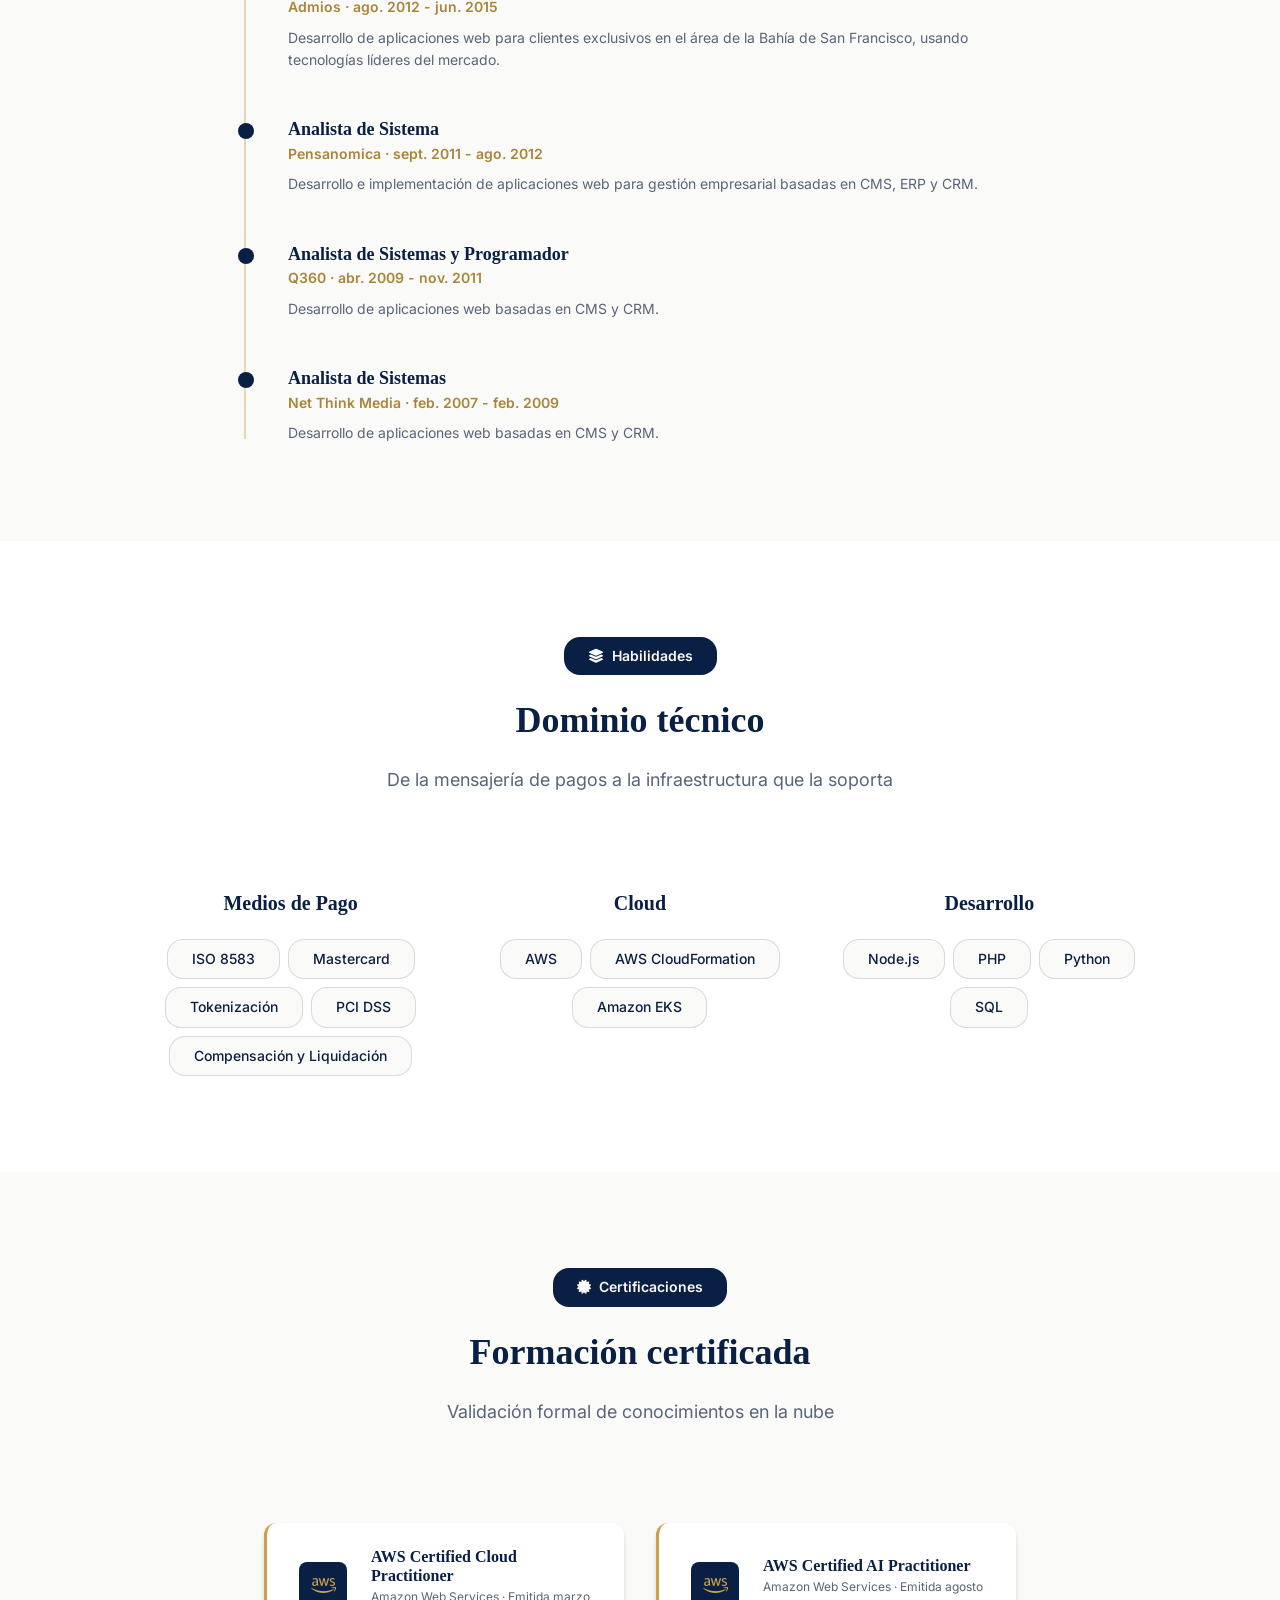
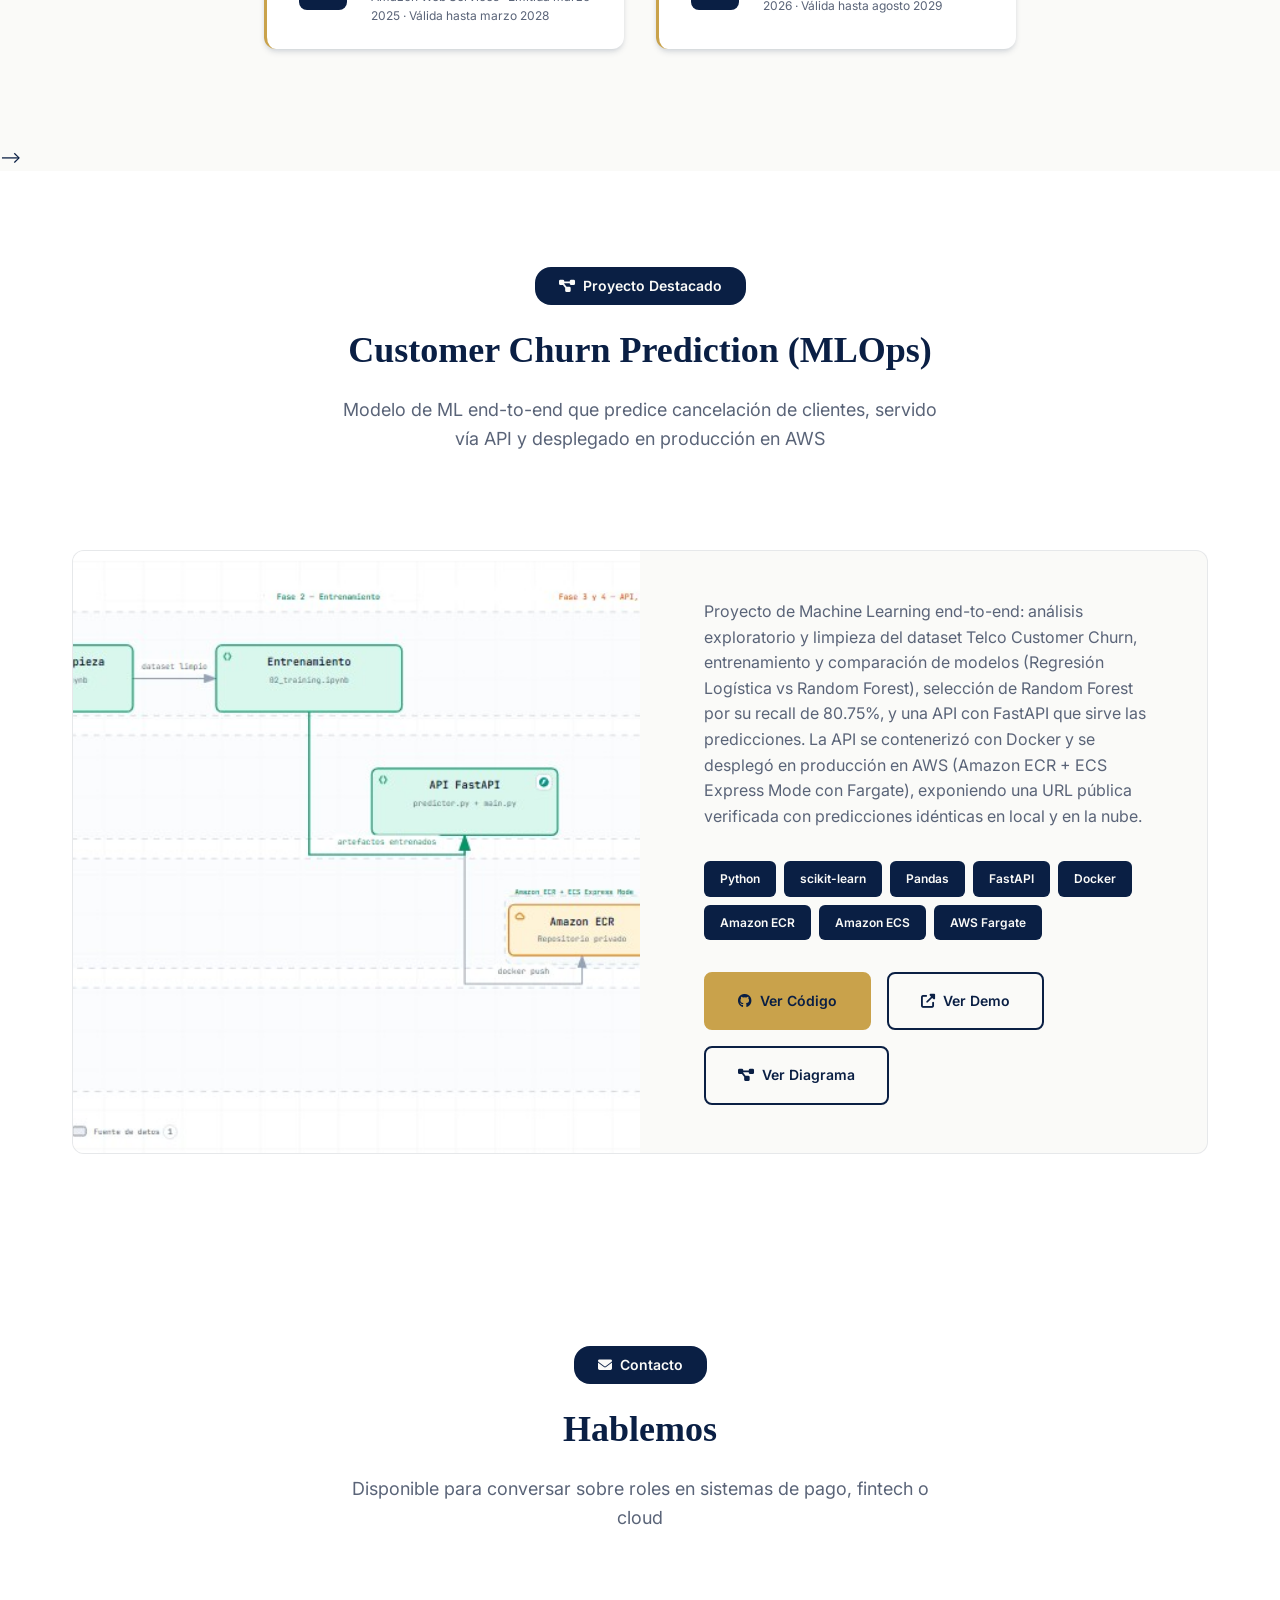
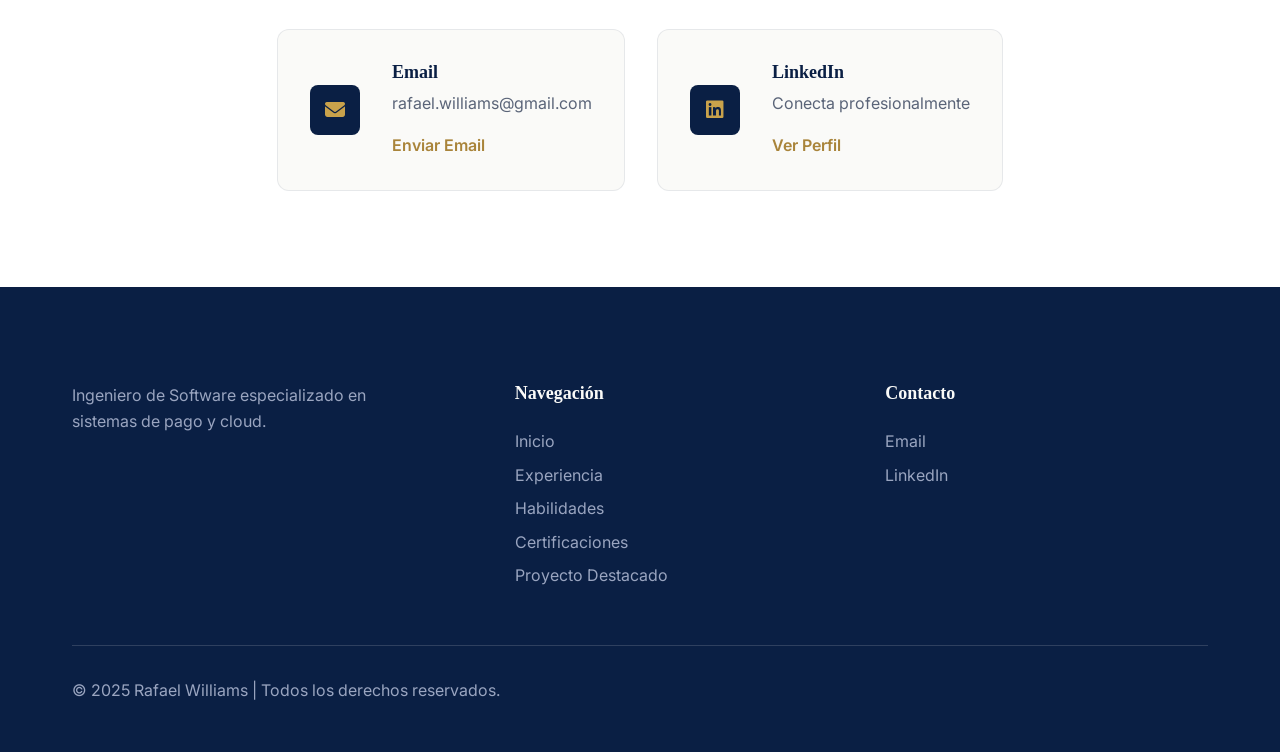
==== commit d9c2c2c0: "se agrego el primer proyecto de MLops" ====
--- a/index.html
+++ b/index.html
@@ -217,6 +217,28 @@
     </section>
     -->
 
+    <!-- Featured Project Section -->
+    <section id="featured-project" class="featured-project">
+        <div class="container">
+            <div class="section-header">
+                <div class="section-badge">
+                    <i class="fas fa-diagram-project"></i>
+                    <span>Proyecto Destacado</span>
+                </div>
+                <h2 class="section-title" id="featuredProjectTitle"></h2>
+                <p class="section-subtitle" id="featuredProjectDescription"></p>
+            </div>
+            <div class="featured-project-card">
+                <img id="featuredProjectImage" src="" alt="" class="featured-project-image">
+                <div class="featured-project-info">
+                    <p id="featuredProjectFullDescription" class="featured-project-full-description"></p>
+                    <div class="featured-project-tech" id="featuredProjectTech"></div>
+                    <div class="featured-project-links" id="featuredProjectLinks"></div>
+                </div>
+            </div>
+        </div>
+    </section>
+
     <!-- Contact Section -->
     <section id="contact" class="contact">
         <div class="container">
@@ -278,6 +300,10 @@
                             <i class="fas fa-external-link-alt"></i>
                             Ver Demo
                         </a>
+                        <a id="modalDiagram" href="#" target="_blank" class="btn btn-outline" style="display: none;">
+                            <i class="fas fa-diagram-project"></i>
+                            Ver Diagrama
+                        </a>
                     </div>
                 </div>
             </div>
@@ -299,6 +325,7 @@
                             <li><a href="#experience">Experiencia</a></li>
                             <li><a href="#skills">Habilidades</a></li>
                             <li><a href="#certifications">Certificaciones</a></li>
+                            <li><a href="#featured-project">Proyecto Destacado</a></li>
                             <!-- <li><a href="#projects">Proyectos</a></li> -->
                         </ul>
                     </div>
--- a/style.css
+++ b/style.css
@@ -606,6 +606,68 @@
     box-shadow: var(--shadow-md);
 }
 
+/* Featured Project Section */
+.featured-project {
+    padding: var(--space-3xl) 0;
+    background: var(--color-white);
+}
+
+.featured-project-card {
+    display: flex;
+    gap: var(--space-2xl);
+    background: var(--color-ivory);
+    border: 1px solid rgba(var(--color-navy-rgb), 0.08);
+    border-radius: var(--radius-lg);
+    overflow: hidden;
+}
+
+.featured-project-image {
+    width: 50%;
+    object-fit: cover;
+}
+
+.featured-project-info {
+    flex: 1;
+    display: flex;
+    flex-direction: column;
+    justify-content: center;
+    padding: var(--space-xl) var(--space-xl) var(--space-xl) 0;
+}
+
+.featured-project-full-description {
+    font-family: var(--font-sans);
+    color: var(--color-text-muted-on-ivory);
+    margin-bottom: var(--space-lg);
+    line-height: 1.6;
+}
+
+.featured-project-tech {
+    display: flex;
+    flex-wrap: wrap;
+    gap: var(--space-xs);
+    margin-bottom: var(--space-lg);
+}
+
+.featured-project-links {
+    display: flex;
+    flex-wrap: wrap;
+    gap: var(--space-sm);
+}
+
+@media (max-width: 768px) {
+    .featured-project-card {
+        flex-direction: column;
+    }
+
+    .featured-project-image {
+        width: 100%;
+    }
+
+    .featured-project-info {
+        padding: 0 var(--space-lg) var(--space-lg);
+    }
+}
+
 /* Contact Section */
 .contact {
     padding: var(--space-3xl) 0;
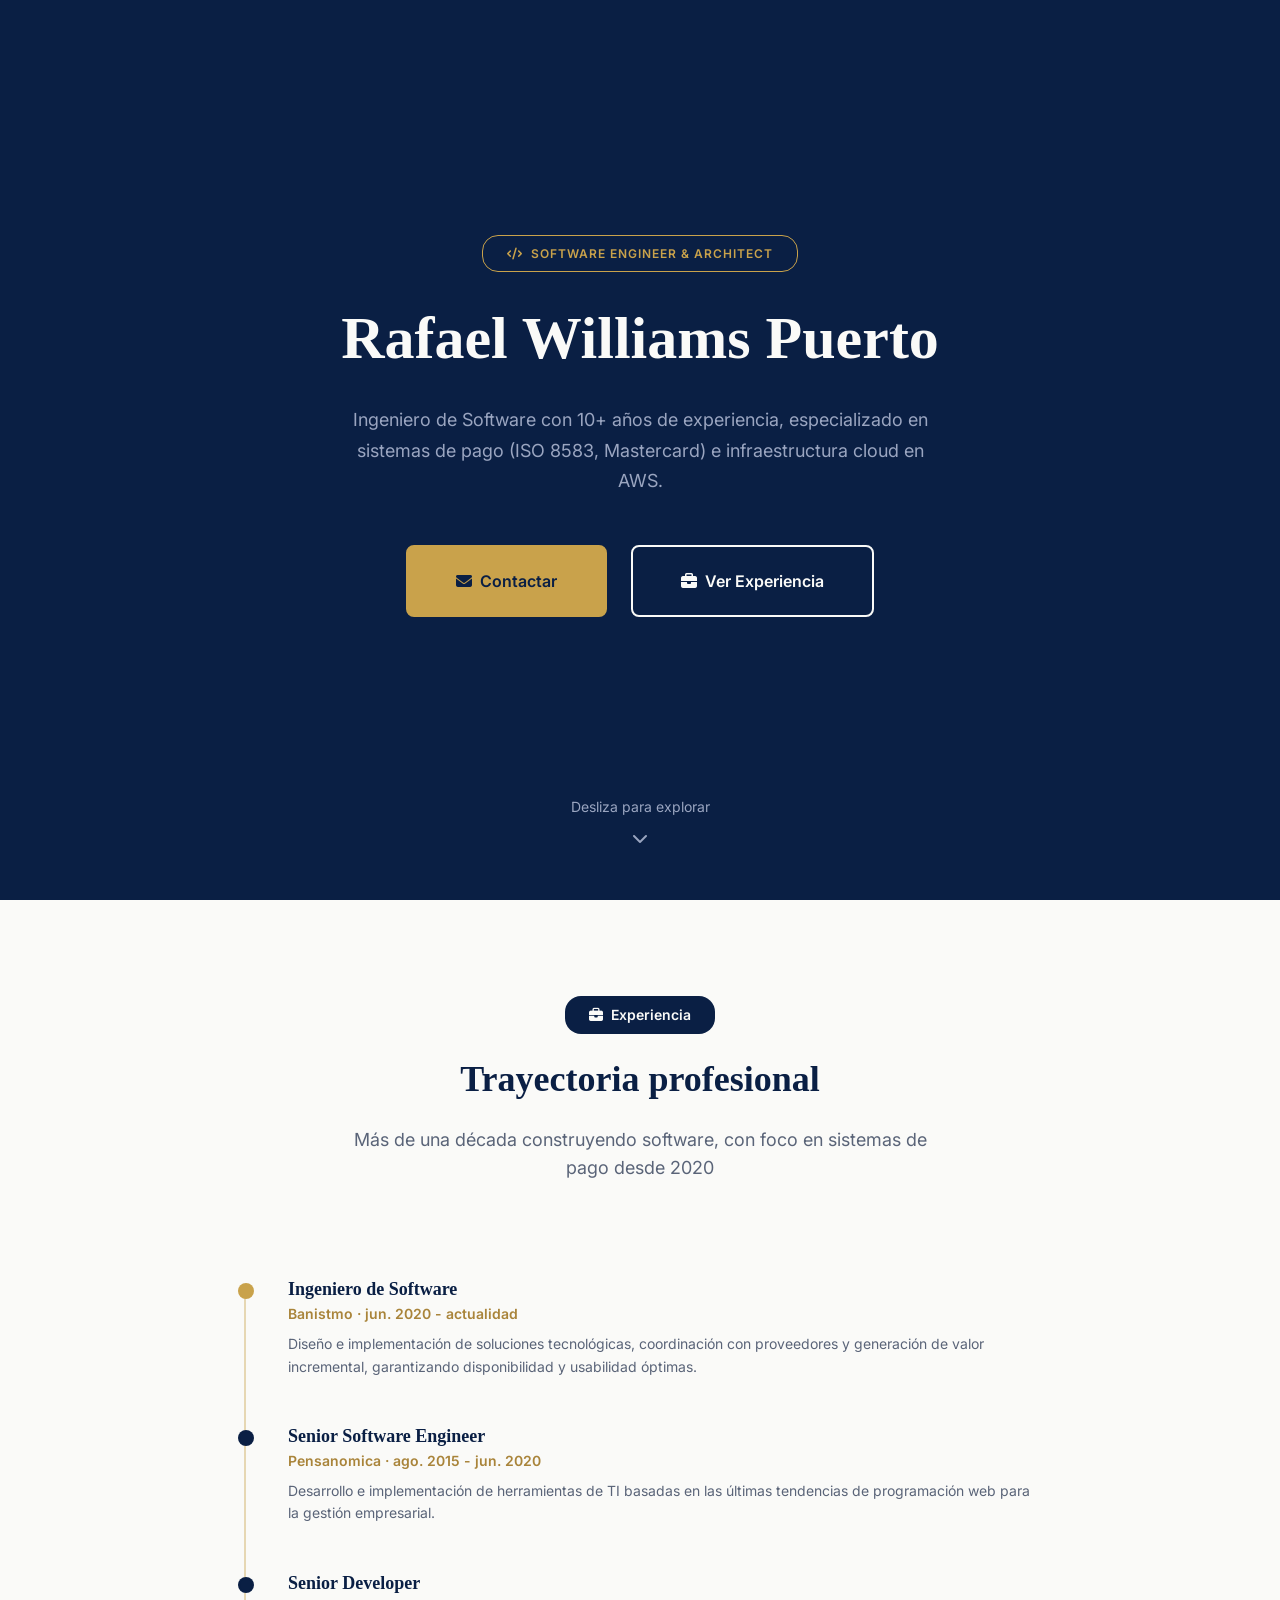
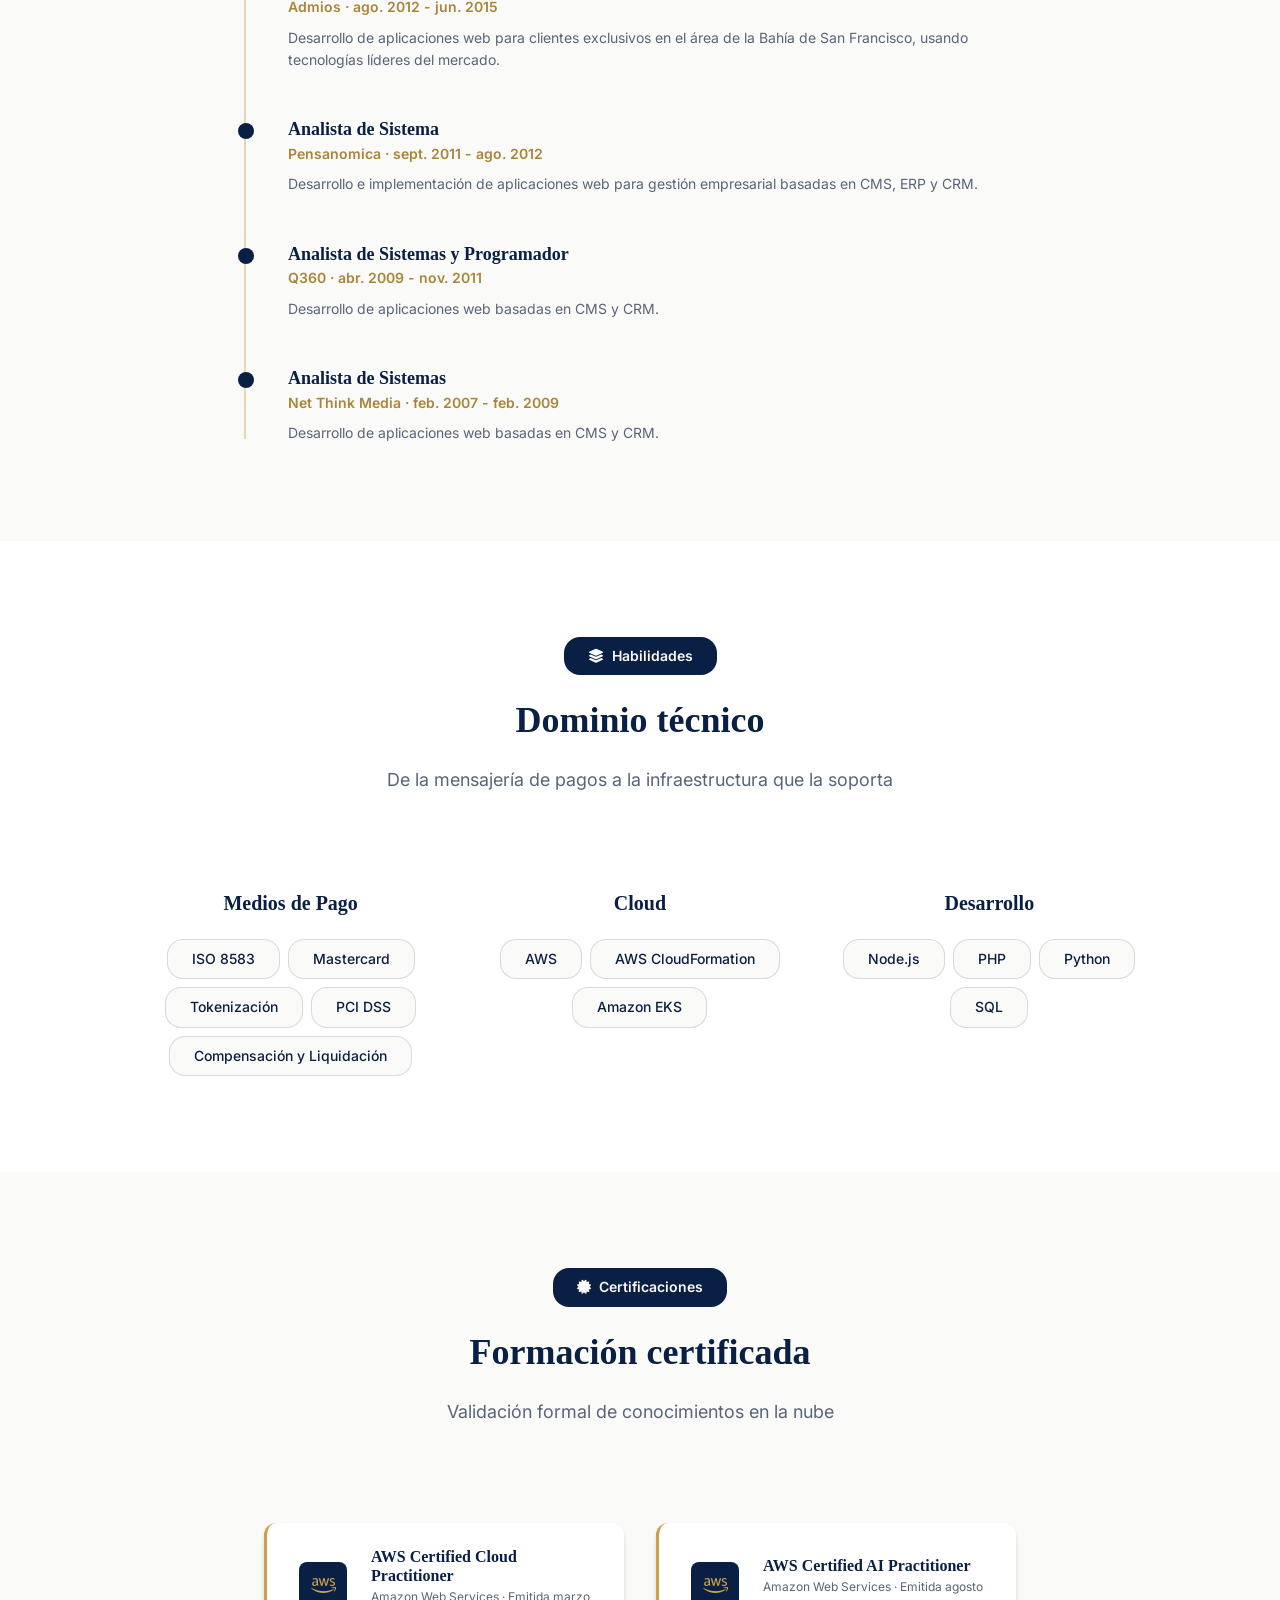
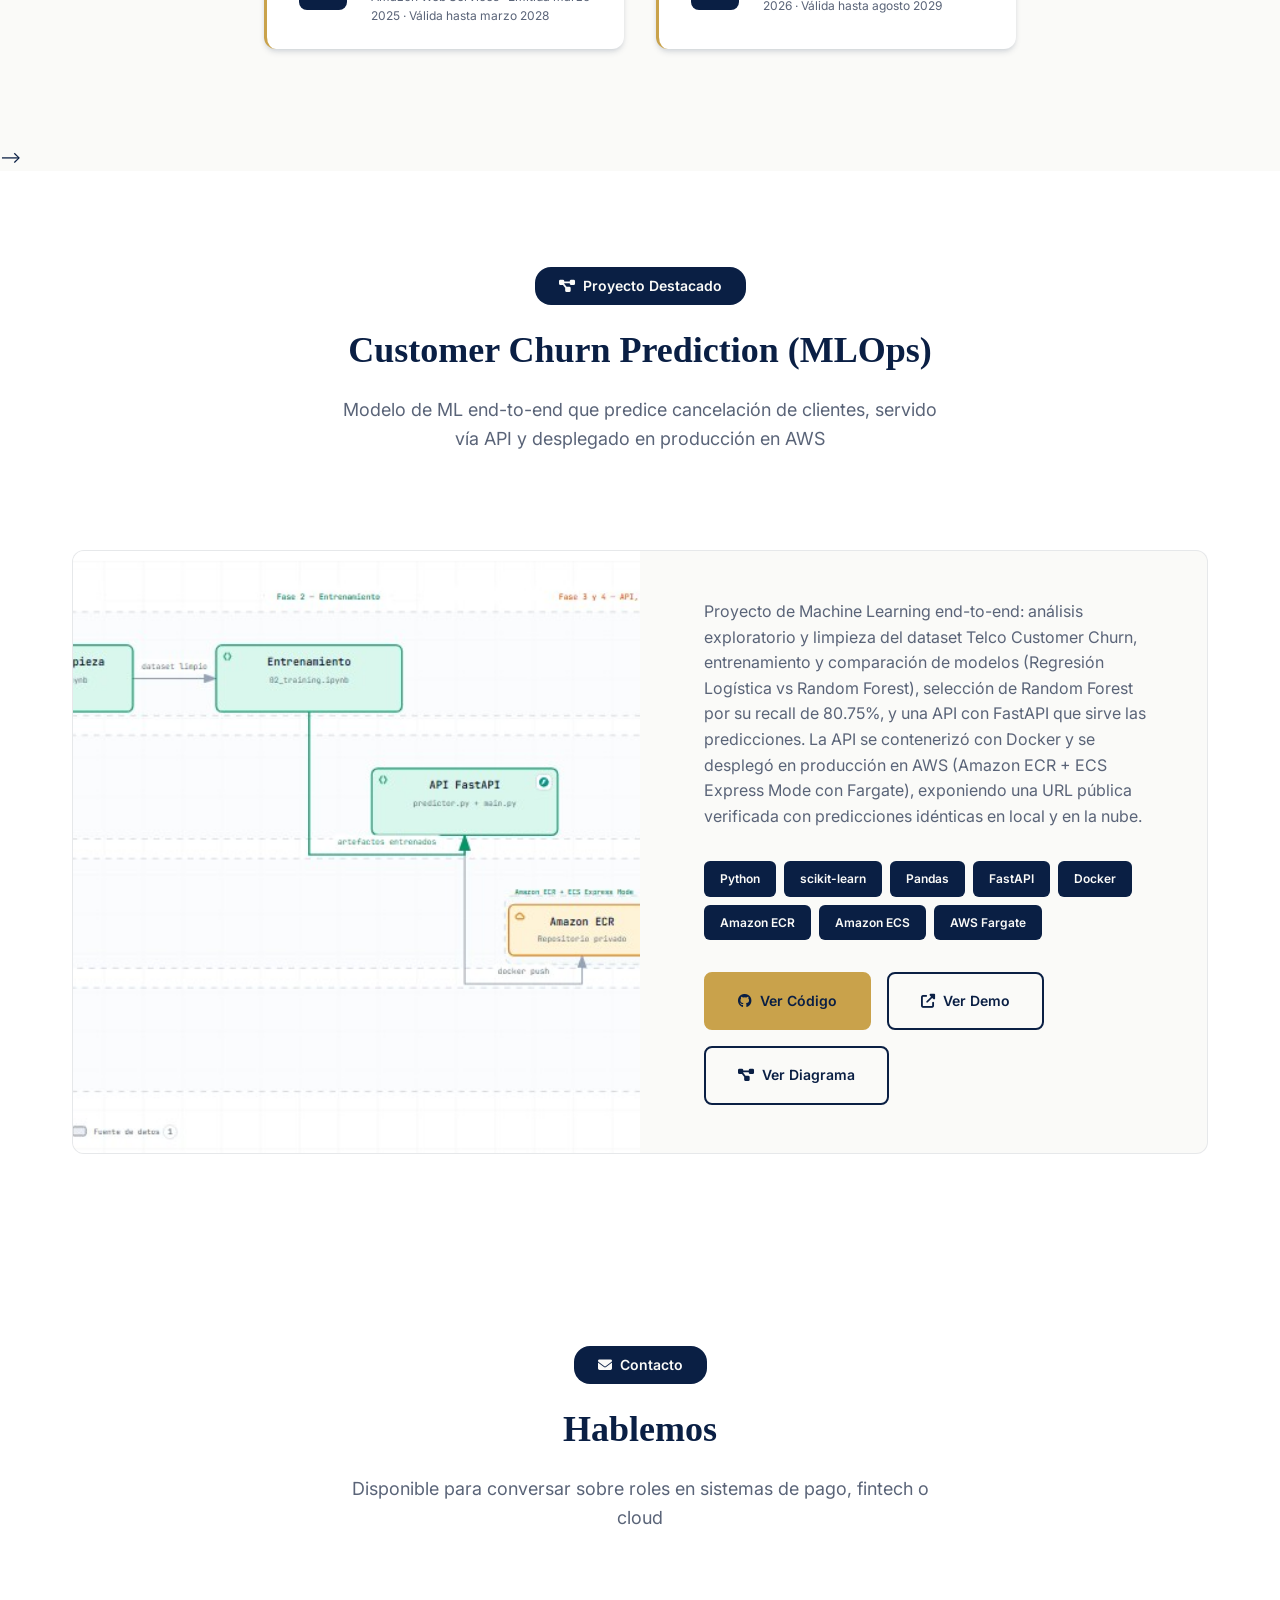
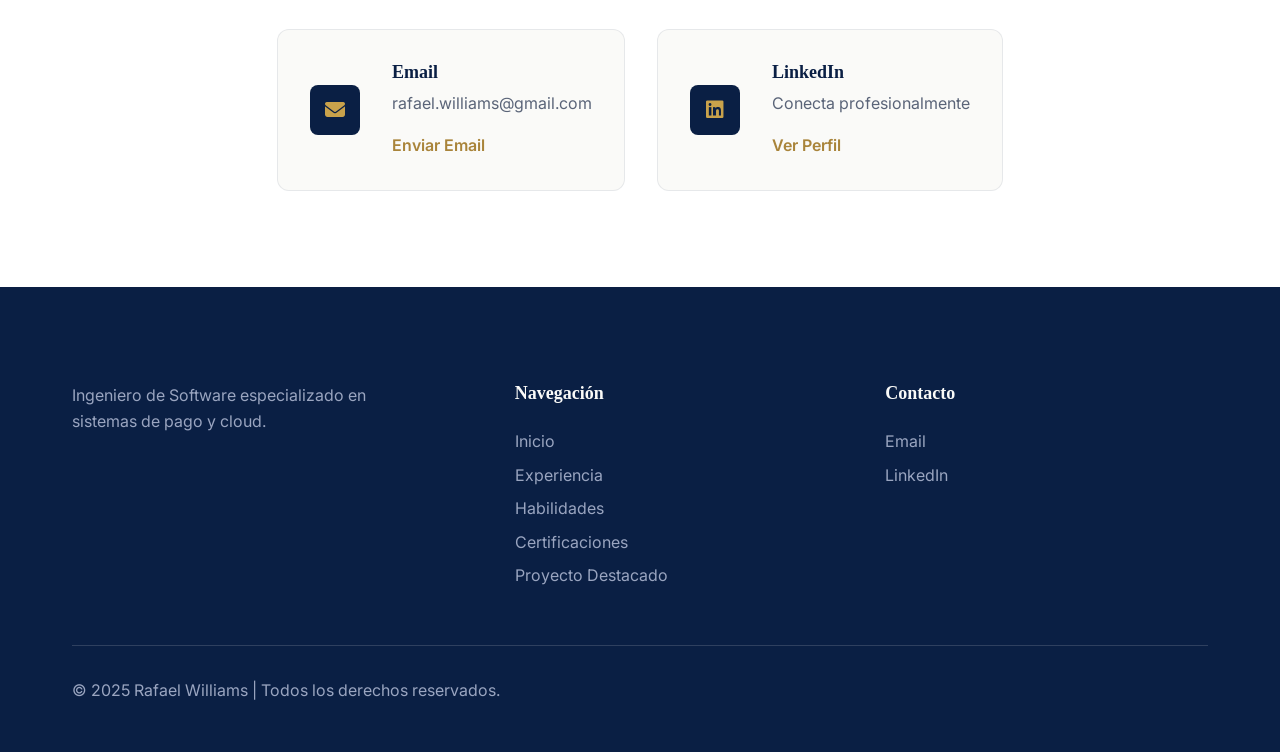
==== commit 2b0716ff: "Update hero badge to Software Engineer & Architect Change badge text, page title and icon (fa-code)." ====
--- a/index.html
+++ b/index.html
@@ -3,7 +3,7 @@
 <head>
     <meta charset="UTF-8">
     <meta name="viewport" content="width=device-width, initial-scale=1.0">
-    <title>Rafael Williams - Payment Systems Specialist</title>
+    <title>Rafael Williams - Software Engineer &amp; Architect</title>
     <meta name="description" content="Portfolio profesional de Rafael Williams, Ingeniero de Software especializado en sistemas de pago (ISO 8583, Mastercard) e infraestructura cloud en AWS">
     <link rel="stylesheet" href="style.css">
     <link href="https://fonts.googleapis.com/css2?family=Inter:wght@300;400;500;600;700;800&display=swap" rel="stylesheet">
@@ -14,8 +14,8 @@
     <section id="hero" class="hero">
         <div class="hero-content">
             <div class="hero-badge">
-                <i class="fas fa-credit-card"></i>
-                <span>Payment Systems Specialist</span>
+                <i class="fas fa-code"></i>
+                <span>Software Engineer &amp; Architect</span>
             </div>
             <h1 class="hero-title">Rafael Williams Puerto</h1>
             <p class="hero-description">
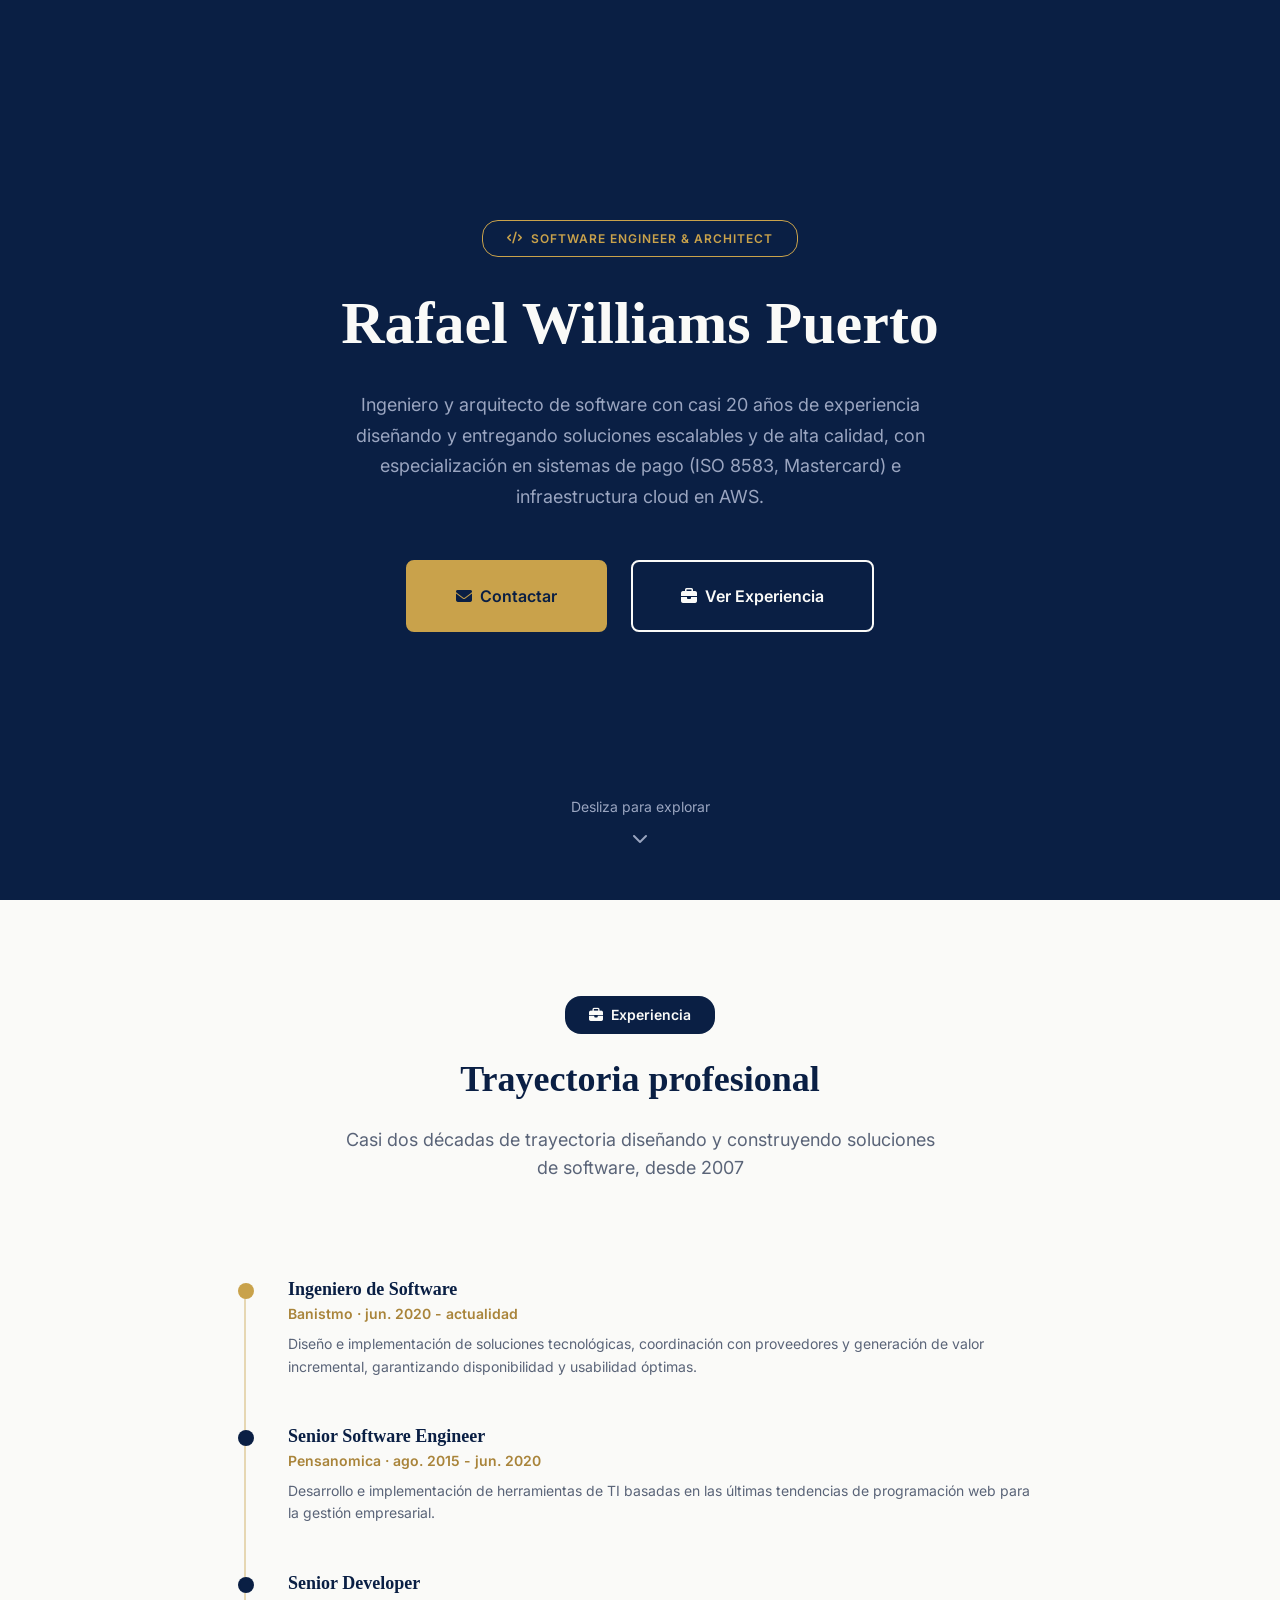
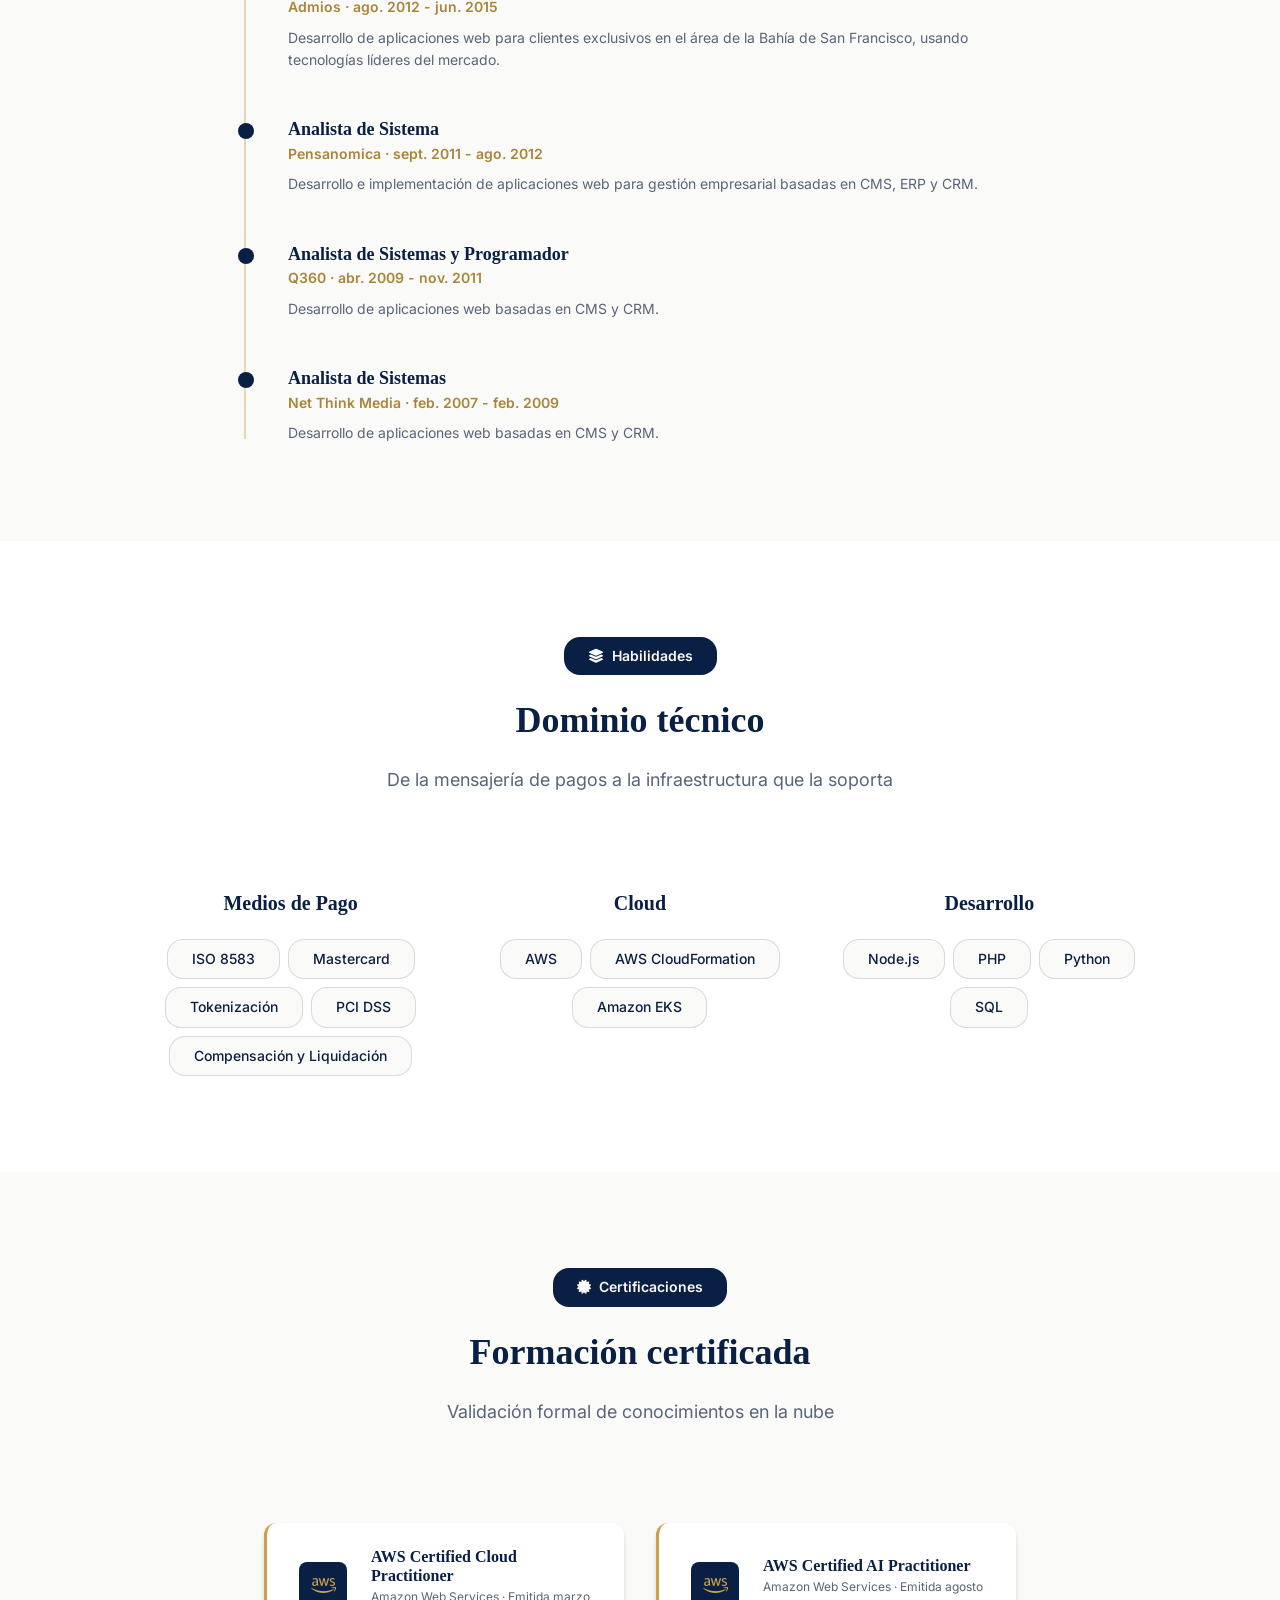
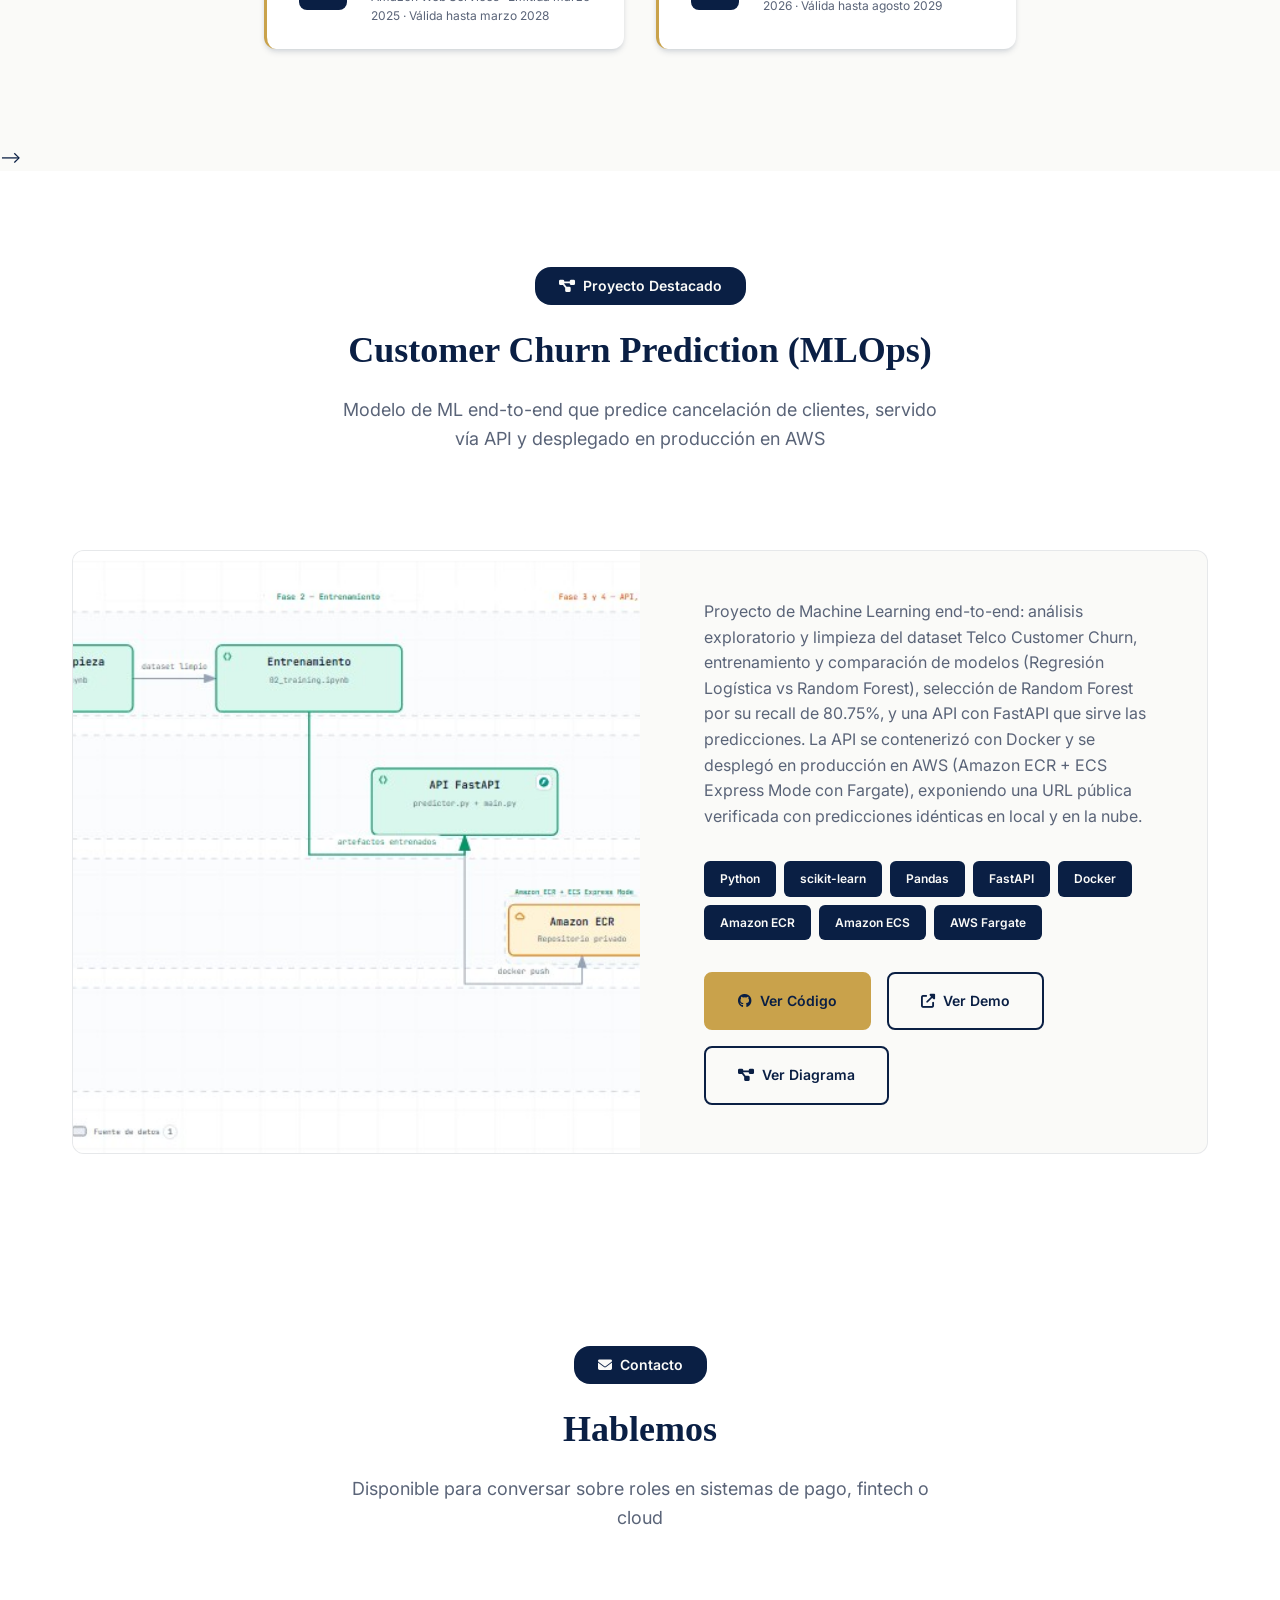
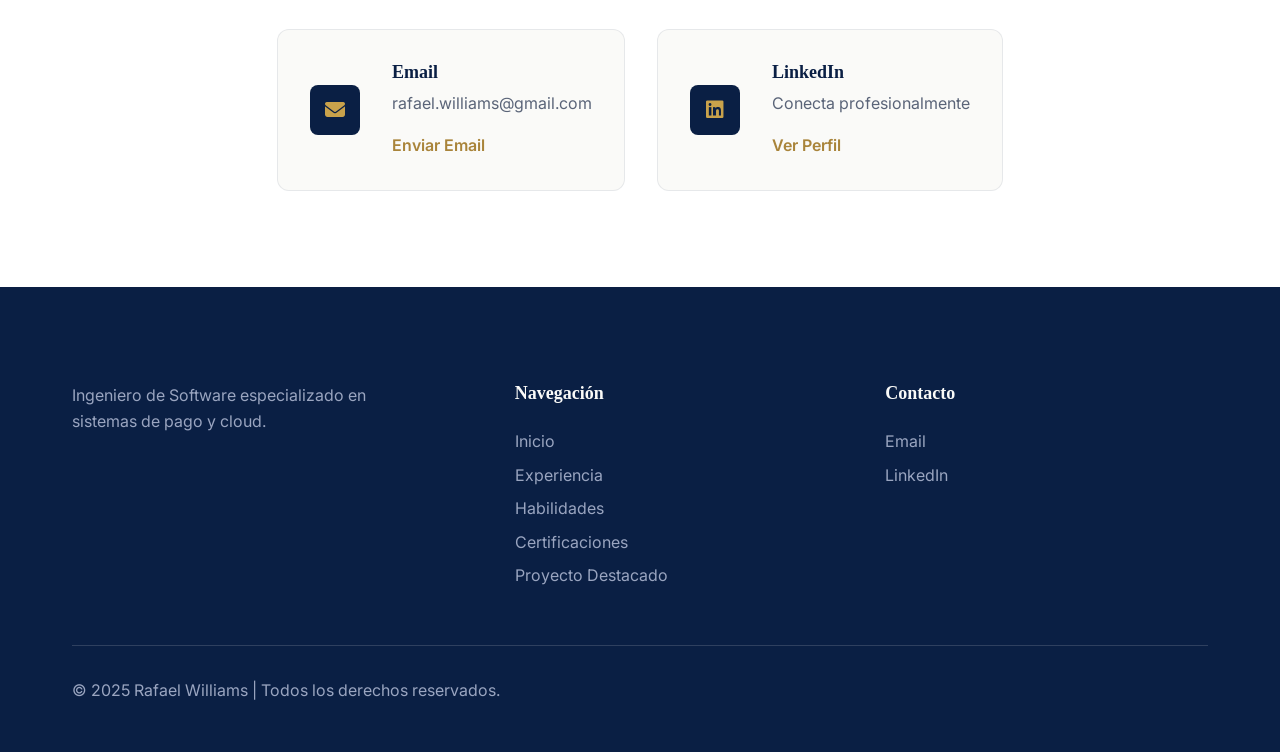
==== commit ef33d8ab: "Generalize hero and about descriptions Reflect experience building software since 2007." ====
--- a/index.html
+++ b/index.html
@@ -19,7 +19,7 @@
             </div>
             <h1 class="hero-title">Rafael Williams Puerto</h1>
             <p class="hero-description">
-                Ingeniero de Software con 10+ años de experiencia, especializado en sistemas de pago (ISO 8583, Mastercard) e infraestructura cloud en AWS.
+                Ingeniero y arquitecto de software con casi 20 años de experiencia diseñando y entregando soluciones escalables y de alta calidad, con especialización en sistemas de pago (ISO 8583, Mastercard) e infraestructura cloud en AWS.
             </p>
             <div class="hero-buttons">
                 <button class="btn btn-primary btn-lg" onclick="scrollToSection('contact')">
@@ -49,7 +49,7 @@
                     <span>Experiencia</span>
                 </div>
                 <h2 class="section-title">Trayectoria profesional</h2>
-                <p class="section-subtitle">Más de una década construyendo software, con foco en sistemas de pago desde 2020</p>
+                <p class="section-subtitle">Casi dos décadas de trayectoria diseñando y construyendo soluciones de software, desde 2007</p>
             </div>
             <div class="experience-timeline">
                 <div class="timeline-item timeline-current">
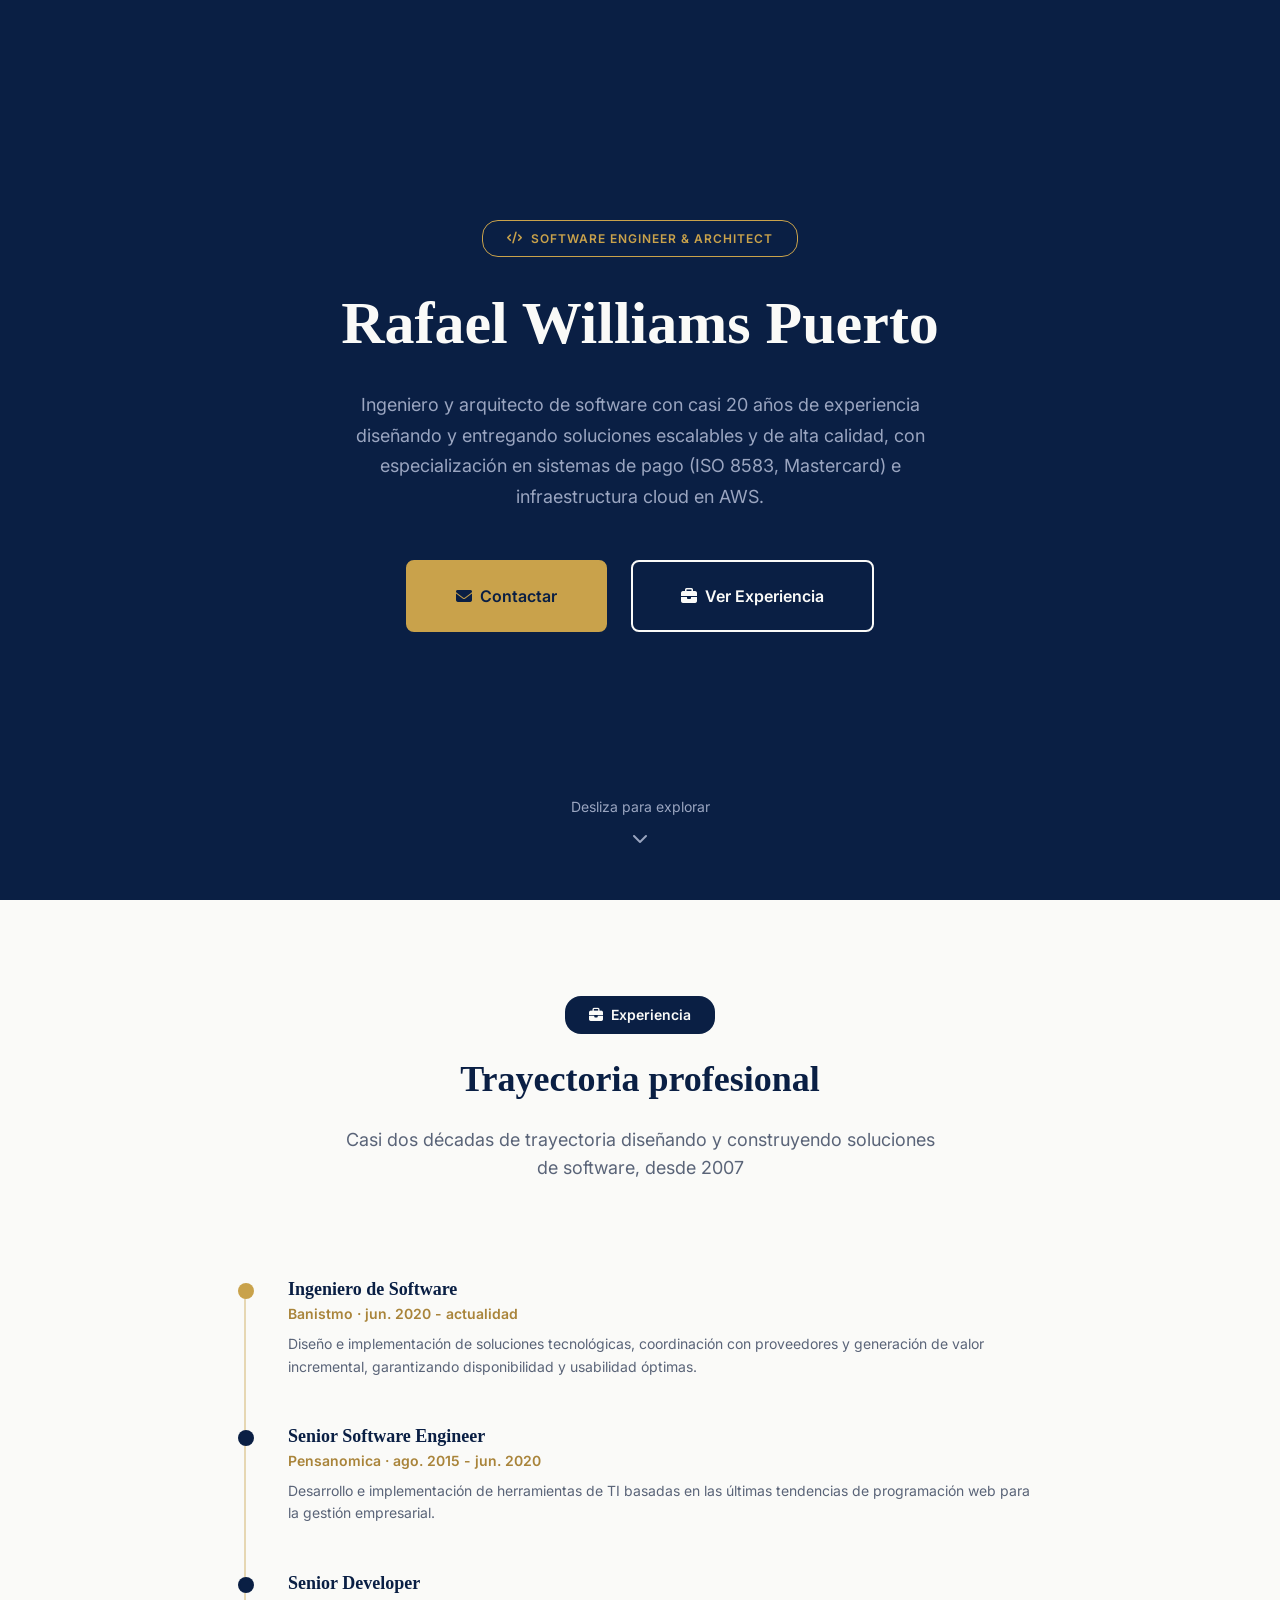
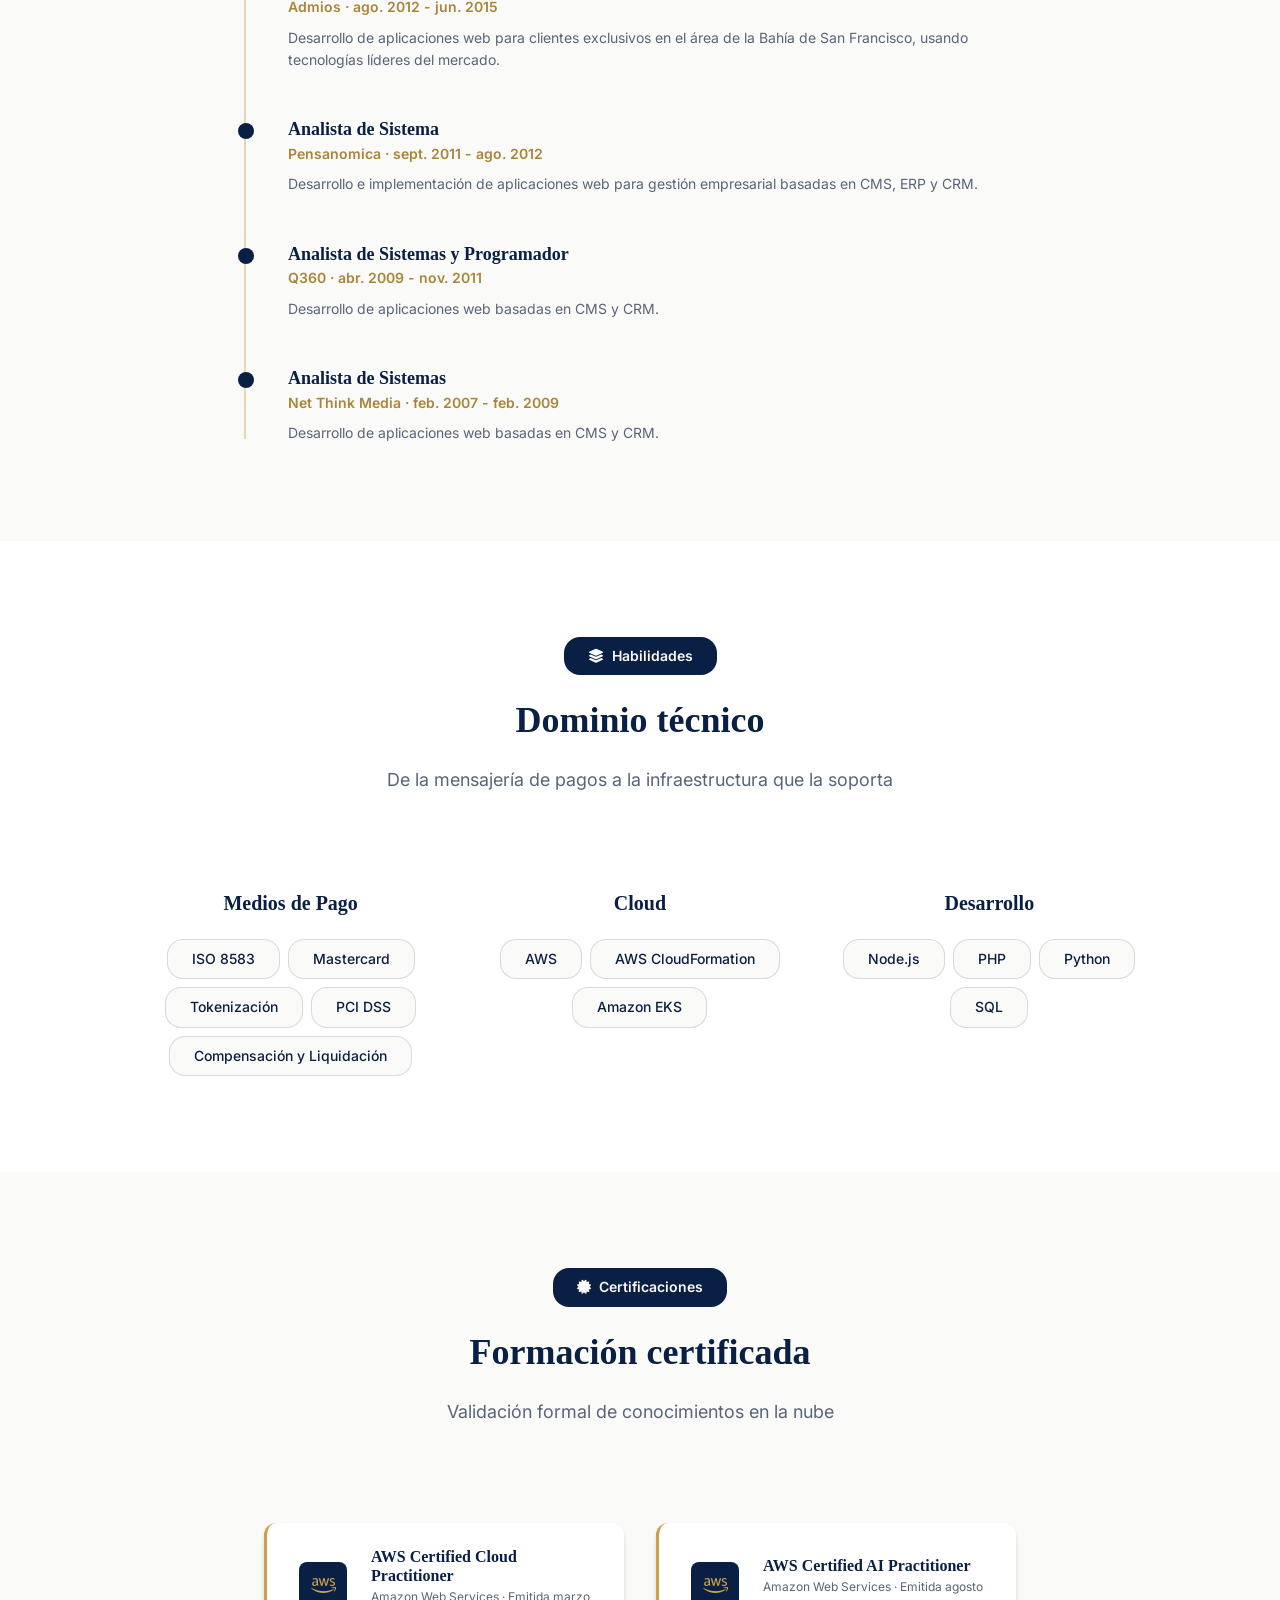
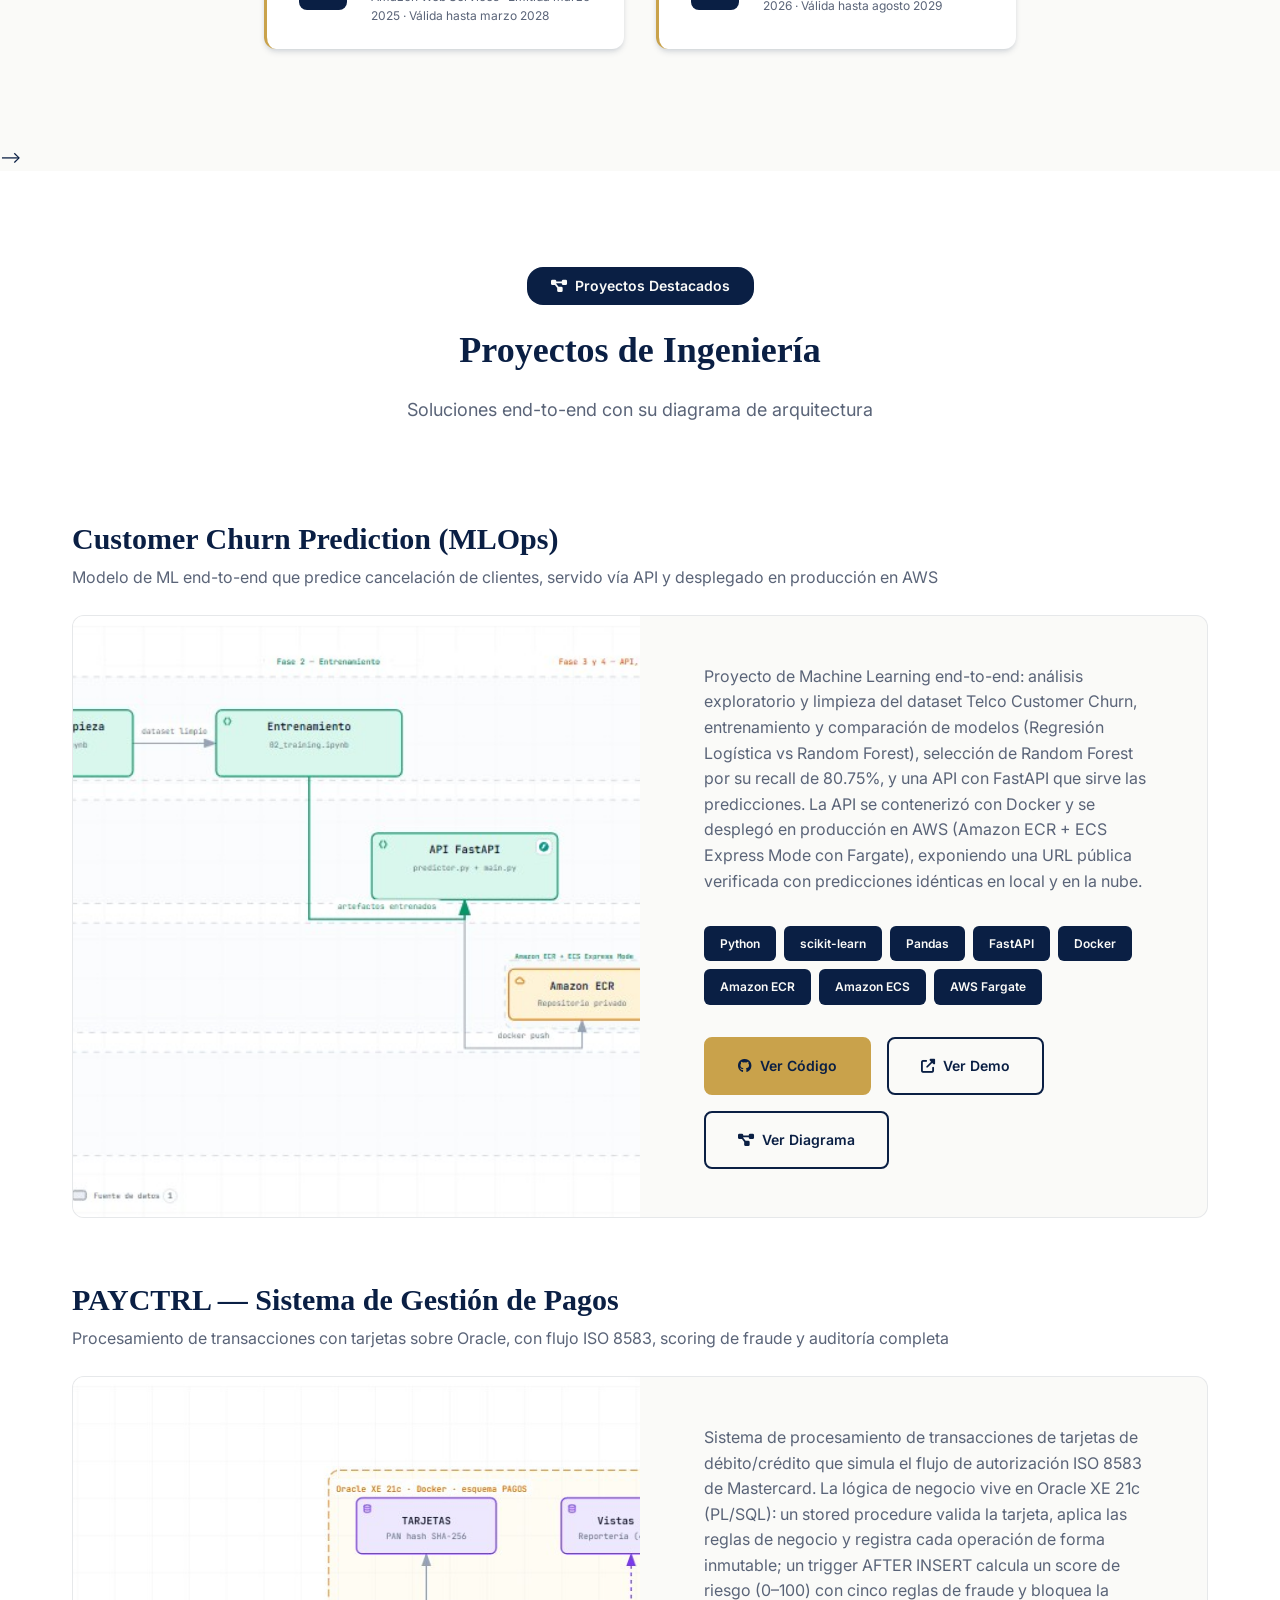
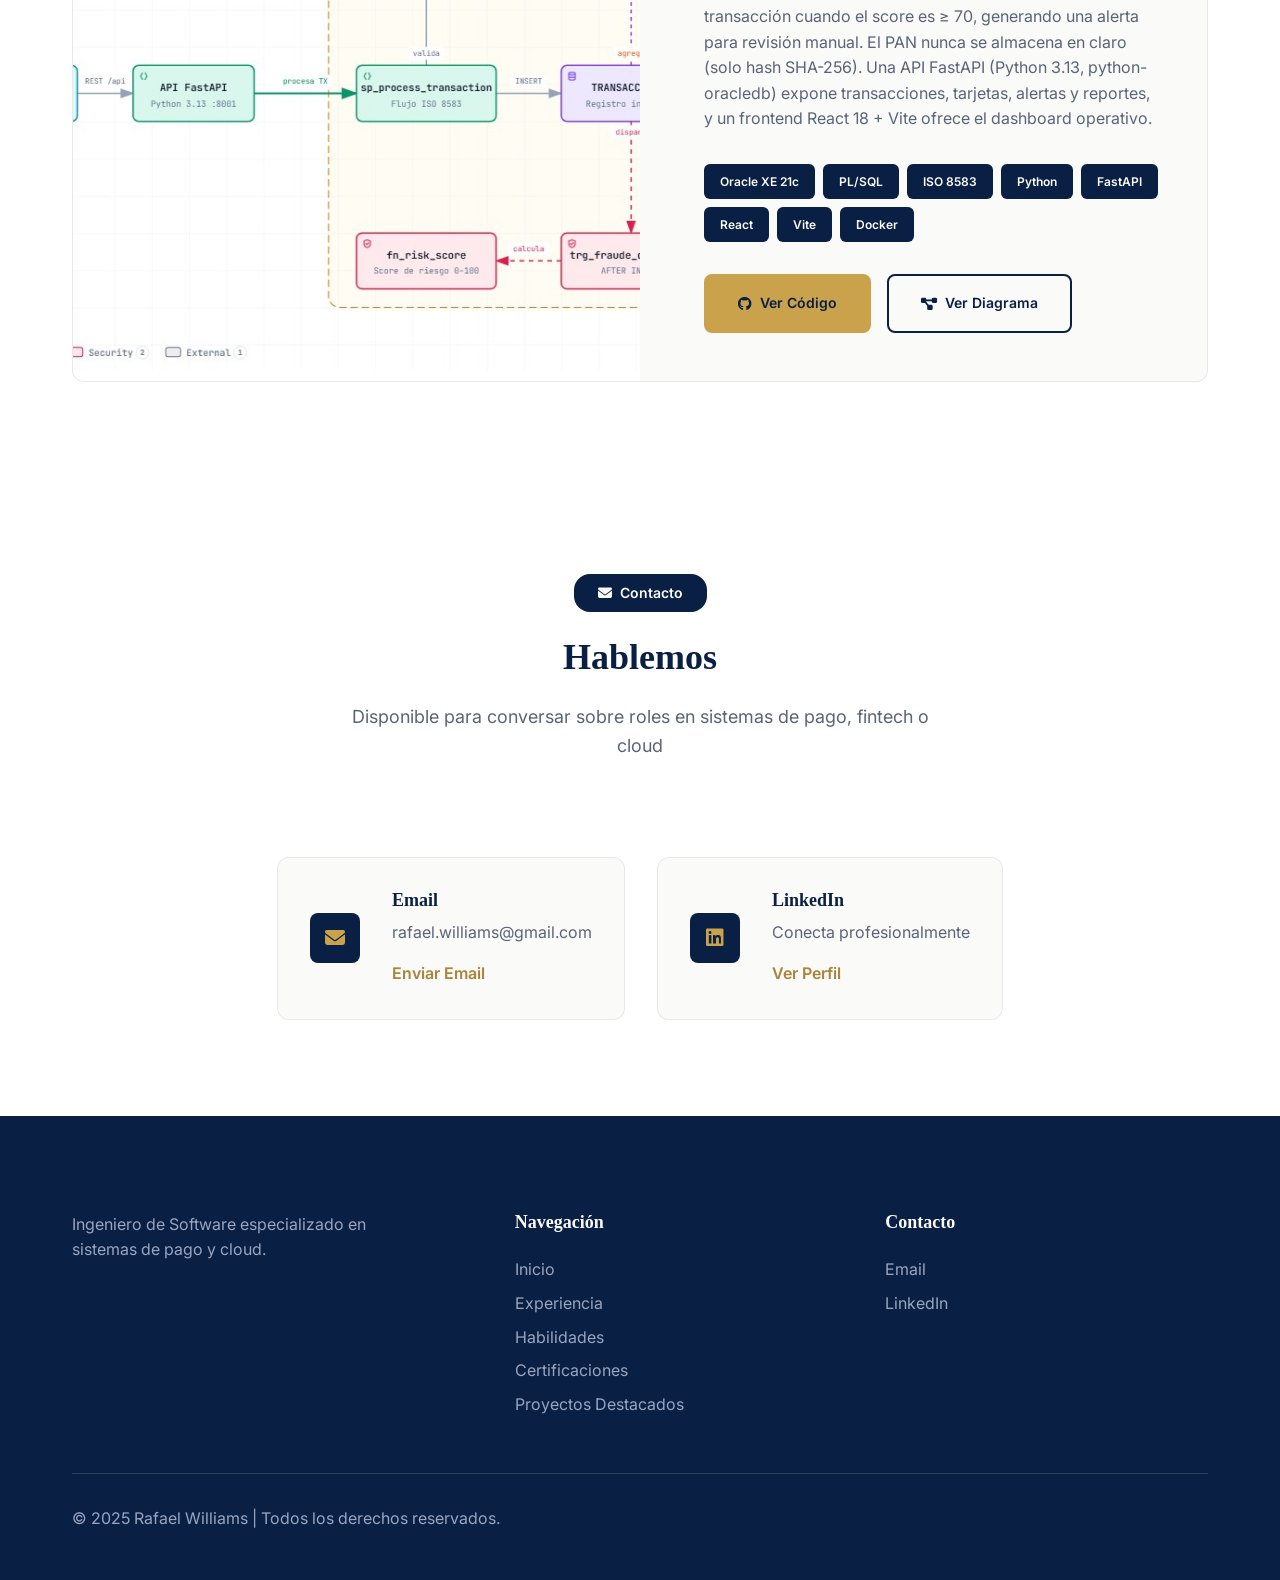
==== commit c035d24e: "Add PAYCTRL payments project with architecture diagram Render multiple featured projects and add the" ====
--- a/index.html
+++ b/index.html
@@ -223,19 +223,12 @@
             <div class="section-header">
                 <div class="section-badge">
                     <i class="fas fa-diagram-project"></i>
-                    <span>Proyecto Destacado</span>
-                </div>
-                <h2 class="section-title" id="featuredProjectTitle"></h2>
-                <p class="section-subtitle" id="featuredProjectDescription"></p>
-            </div>
-            <div class="featured-project-card">
-                <img id="featuredProjectImage" src="" alt="" class="featured-project-image">
-                <div class="featured-project-info">
-                    <p id="featuredProjectFullDescription" class="featured-project-full-description"></p>
-                    <div class="featured-project-tech" id="featuredProjectTech"></div>
-                    <div class="featured-project-links" id="featuredProjectLinks"></div>
-                </div>
-            </div>
+                    <span>Proyectos Destacados</span>
+                </div>
+                <h2 class="section-title">Proyectos de Ingeniería</h2>
+                <p class="section-subtitle">Soluciones end-to-end con su diagrama de arquitectura</p>
+            </div>
+            <div class="featured-projects-list" id="featuredProjectsList"></div>
         </div>
     </section>
 
@@ -325,7 +318,7 @@
                             <li><a href="#experience">Experiencia</a></li>
                             <li><a href="#skills">Habilidades</a></li>
                             <li><a href="#certifications">Certificaciones</a></li>
-                            <li><a href="#featured-project">Proyecto Destacado</a></li>
+                            <li><a href="#featured-project">Proyectos Destacados</a></li>
                             <!-- <li><a href="#projects">Proyectos</a></li> -->
                         </ul>
                     </div>
--- a/style.css
+++ b/style.css
@@ -612,6 +612,23 @@
     background: var(--color-white);
 }
 
+.featured-projects-list {
+    display: flex;
+    flex-direction: column;
+    gap: var(--space-2xl);
+}
+
+.featured-project-title {
+    font-family: var(--font-serif, inherit);
+    color: var(--color-navy);
+    margin-bottom: var(--space-xs);
+}
+
+.featured-project-summary {
+    color: var(--color-text-muted-on-ivory);
+    margin-bottom: var(--space-md);
+}
+
 .featured-project-card {
     display: flex;
     gap: var(--space-2xl);
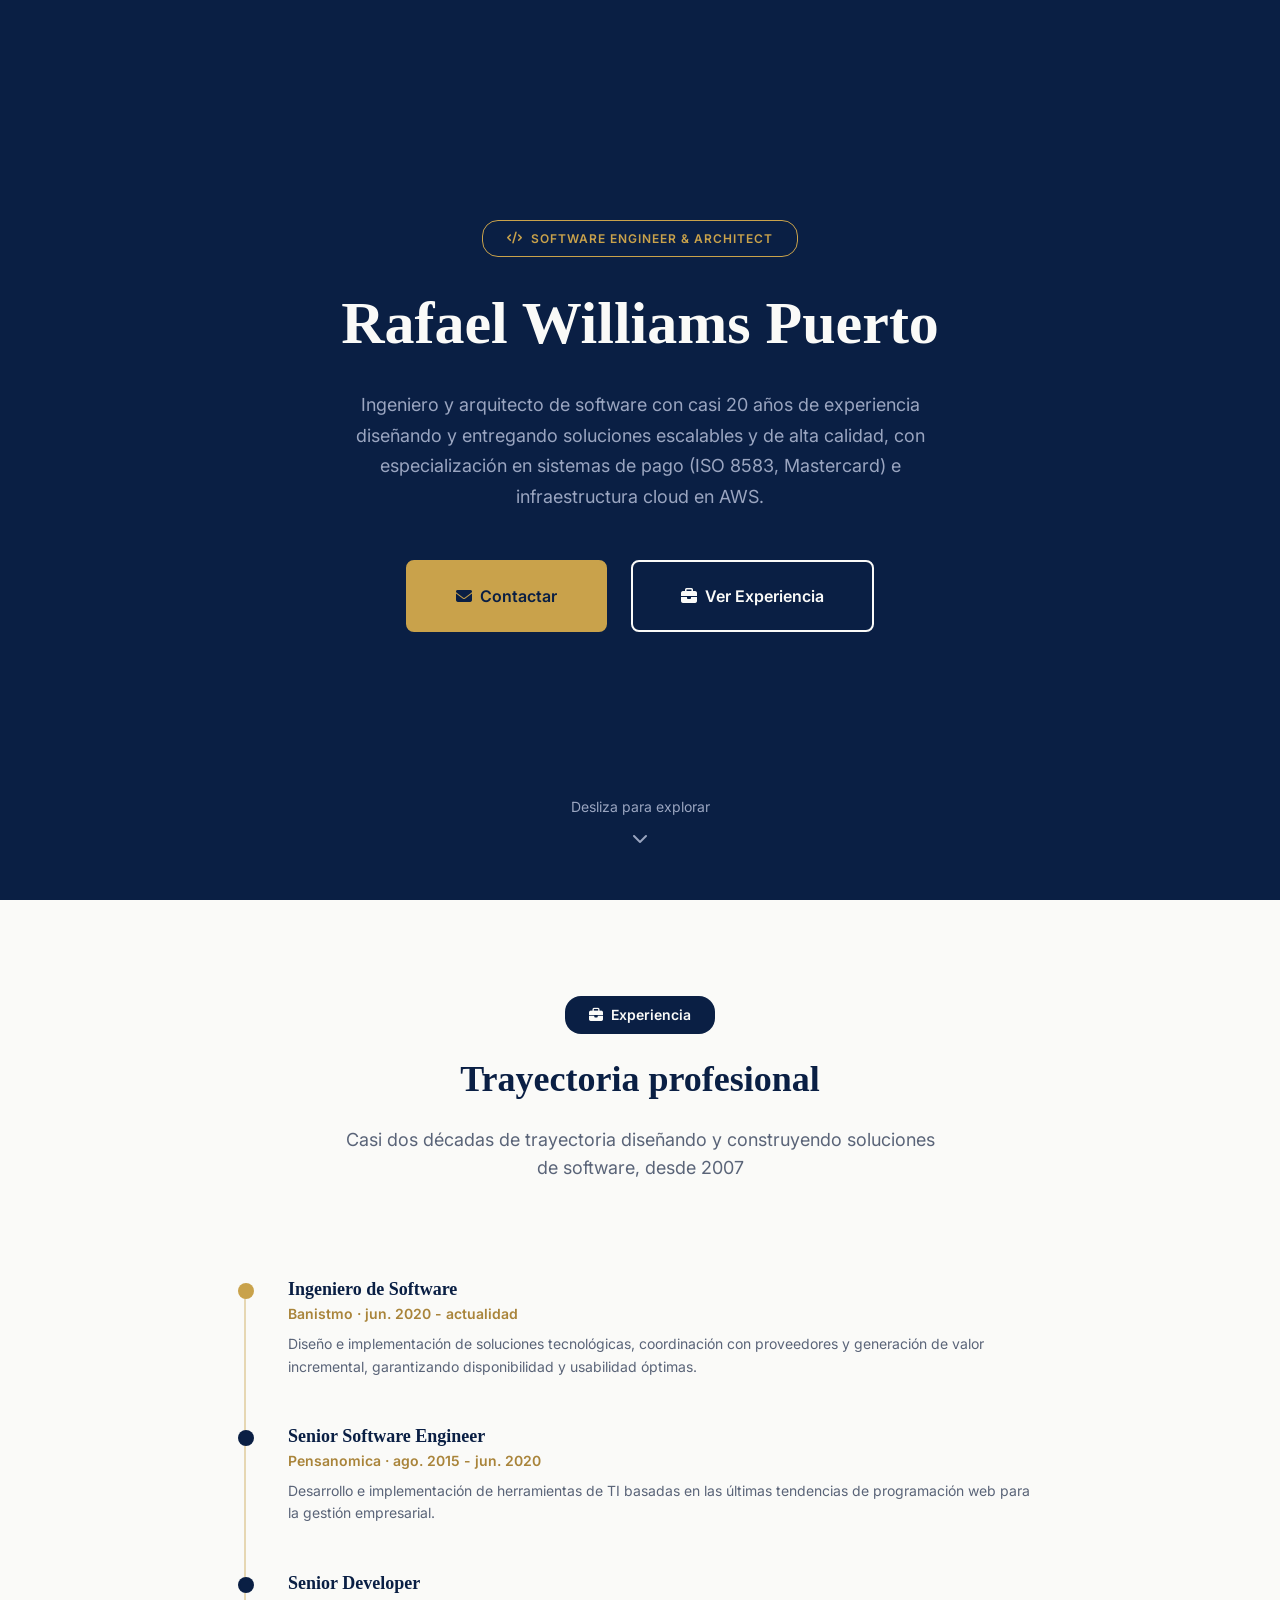
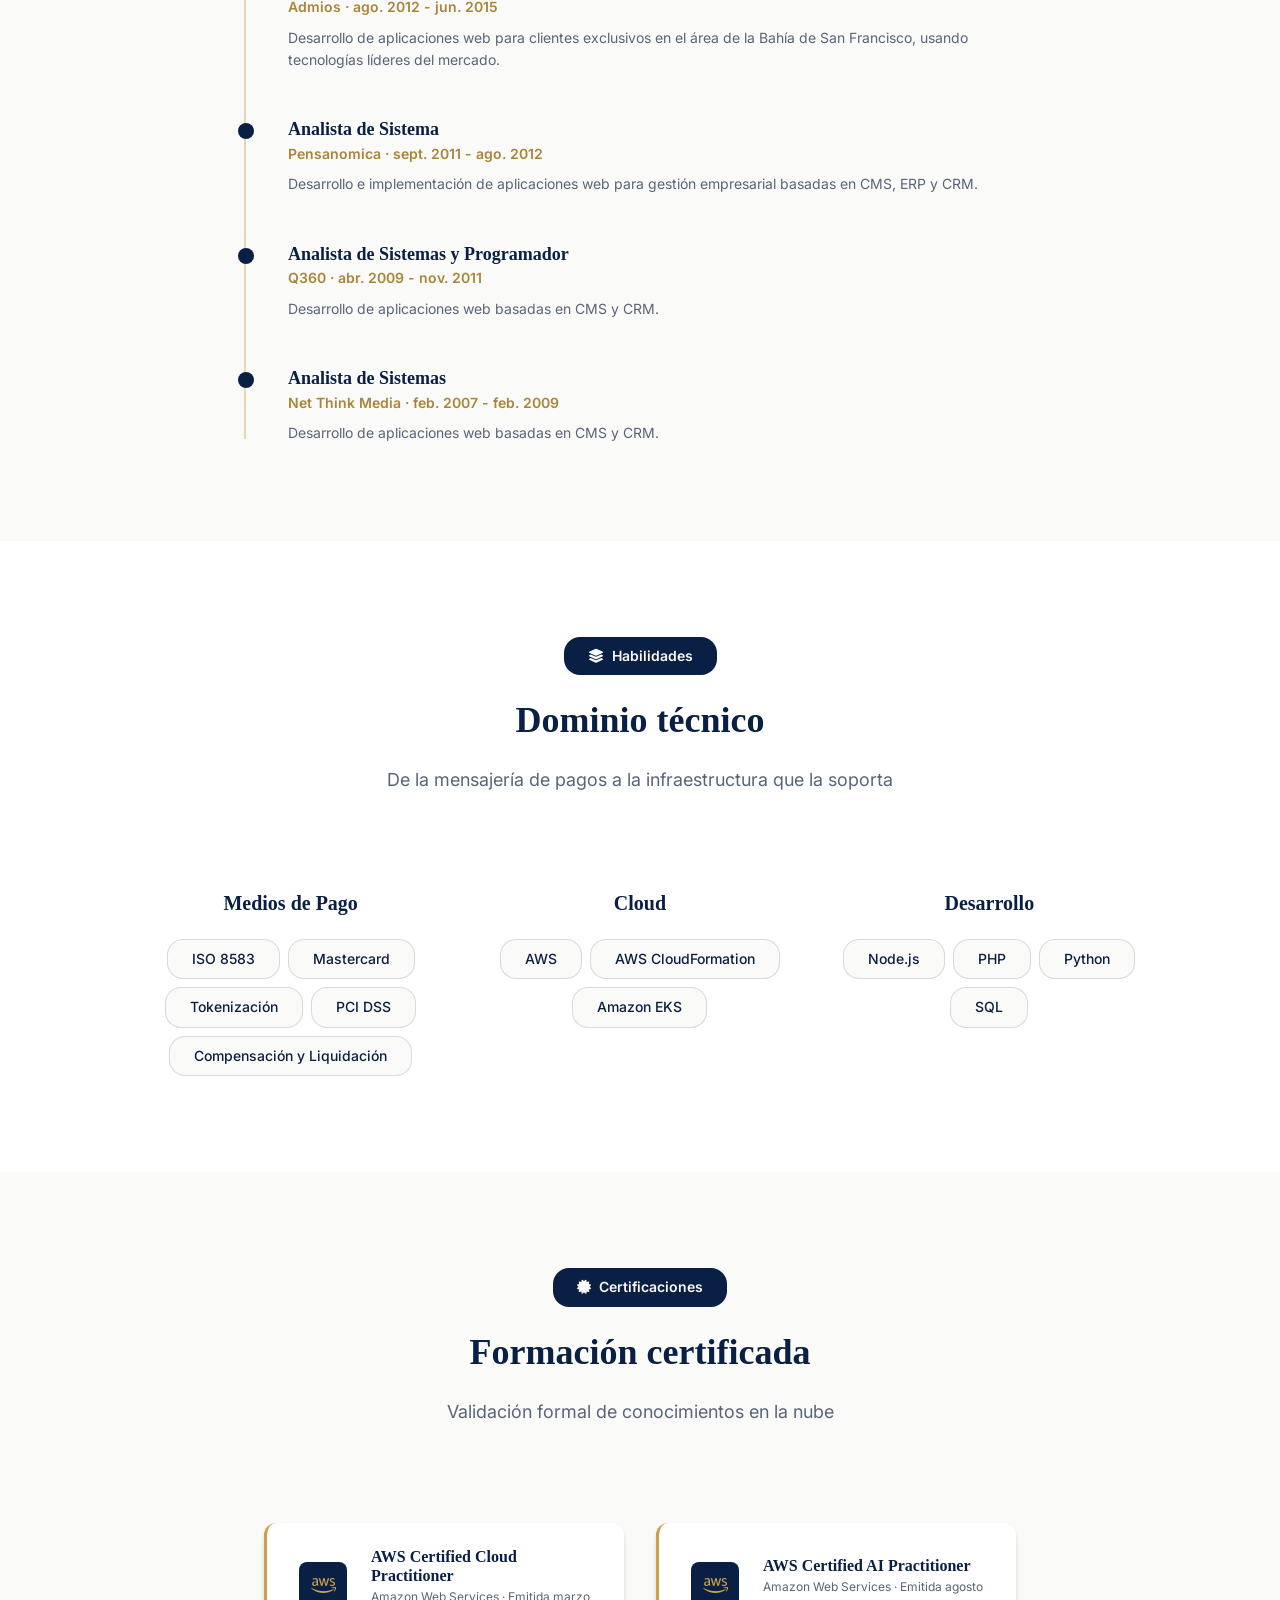
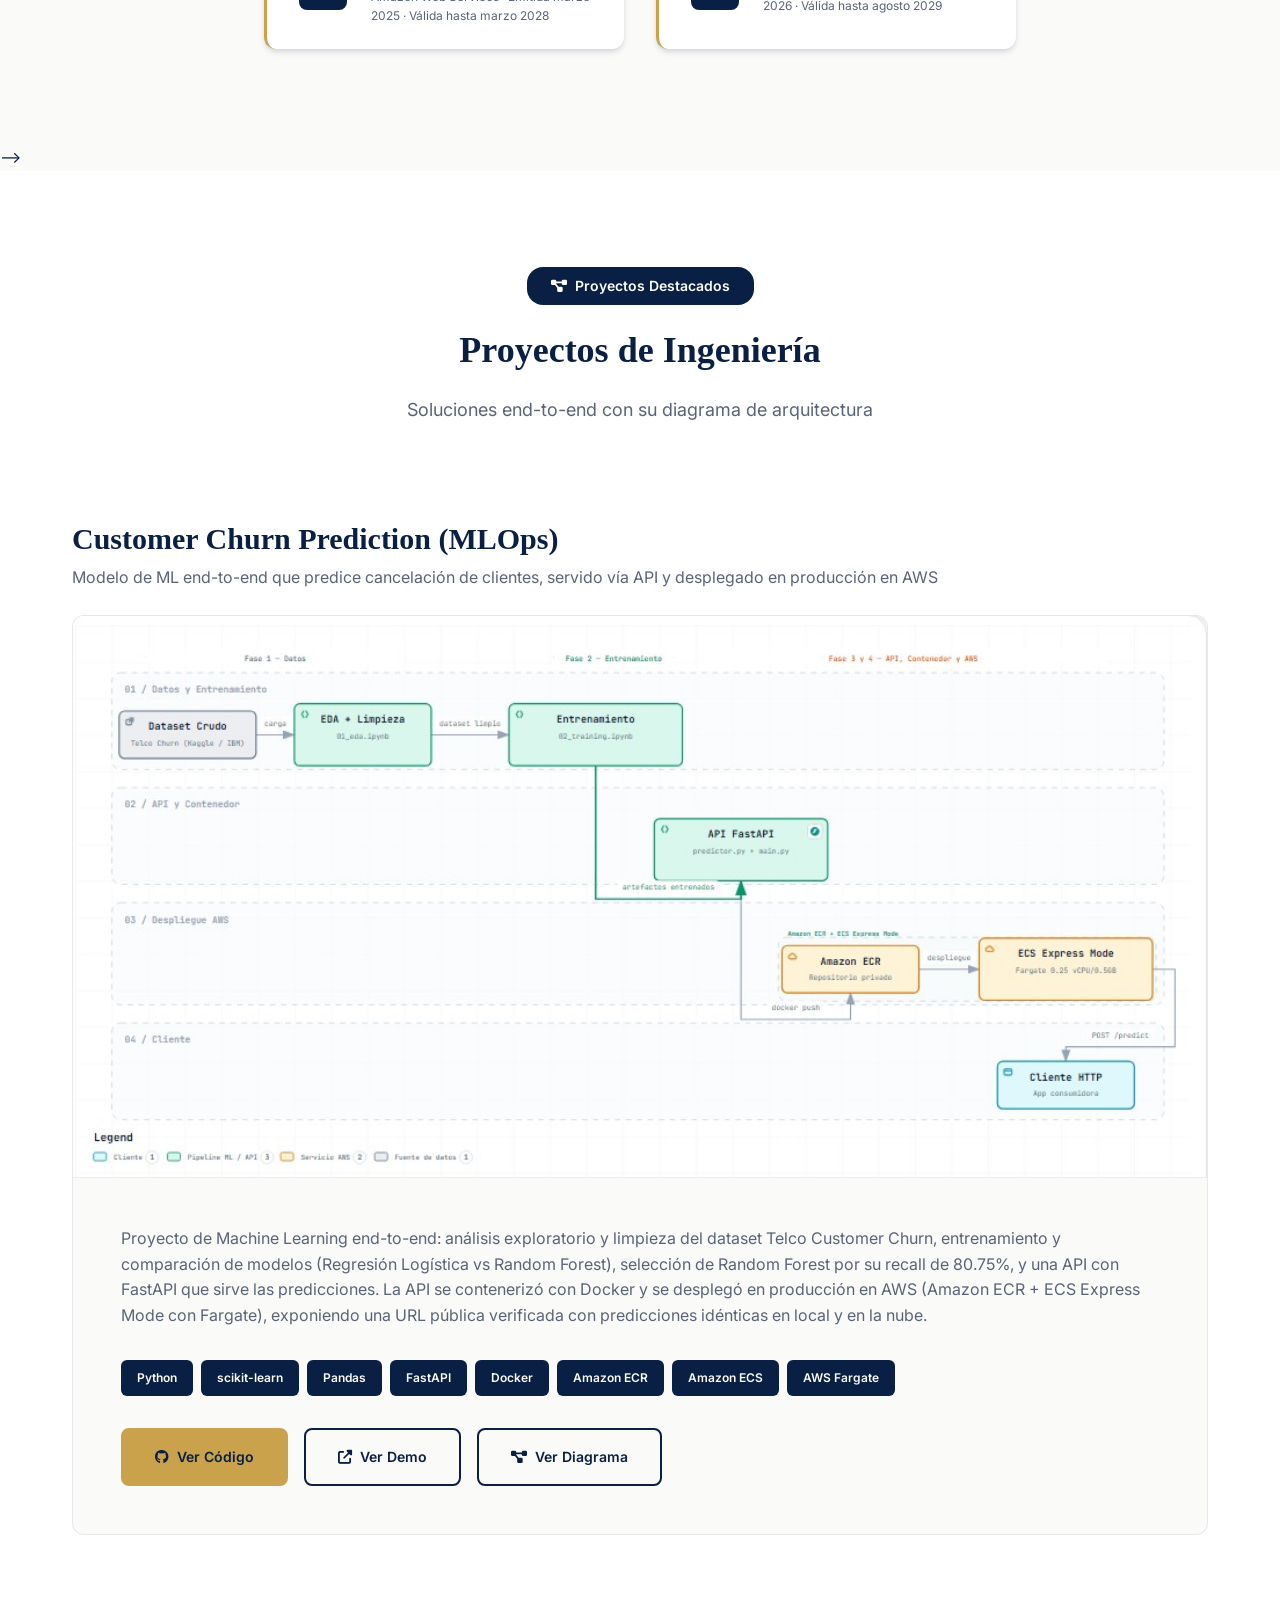
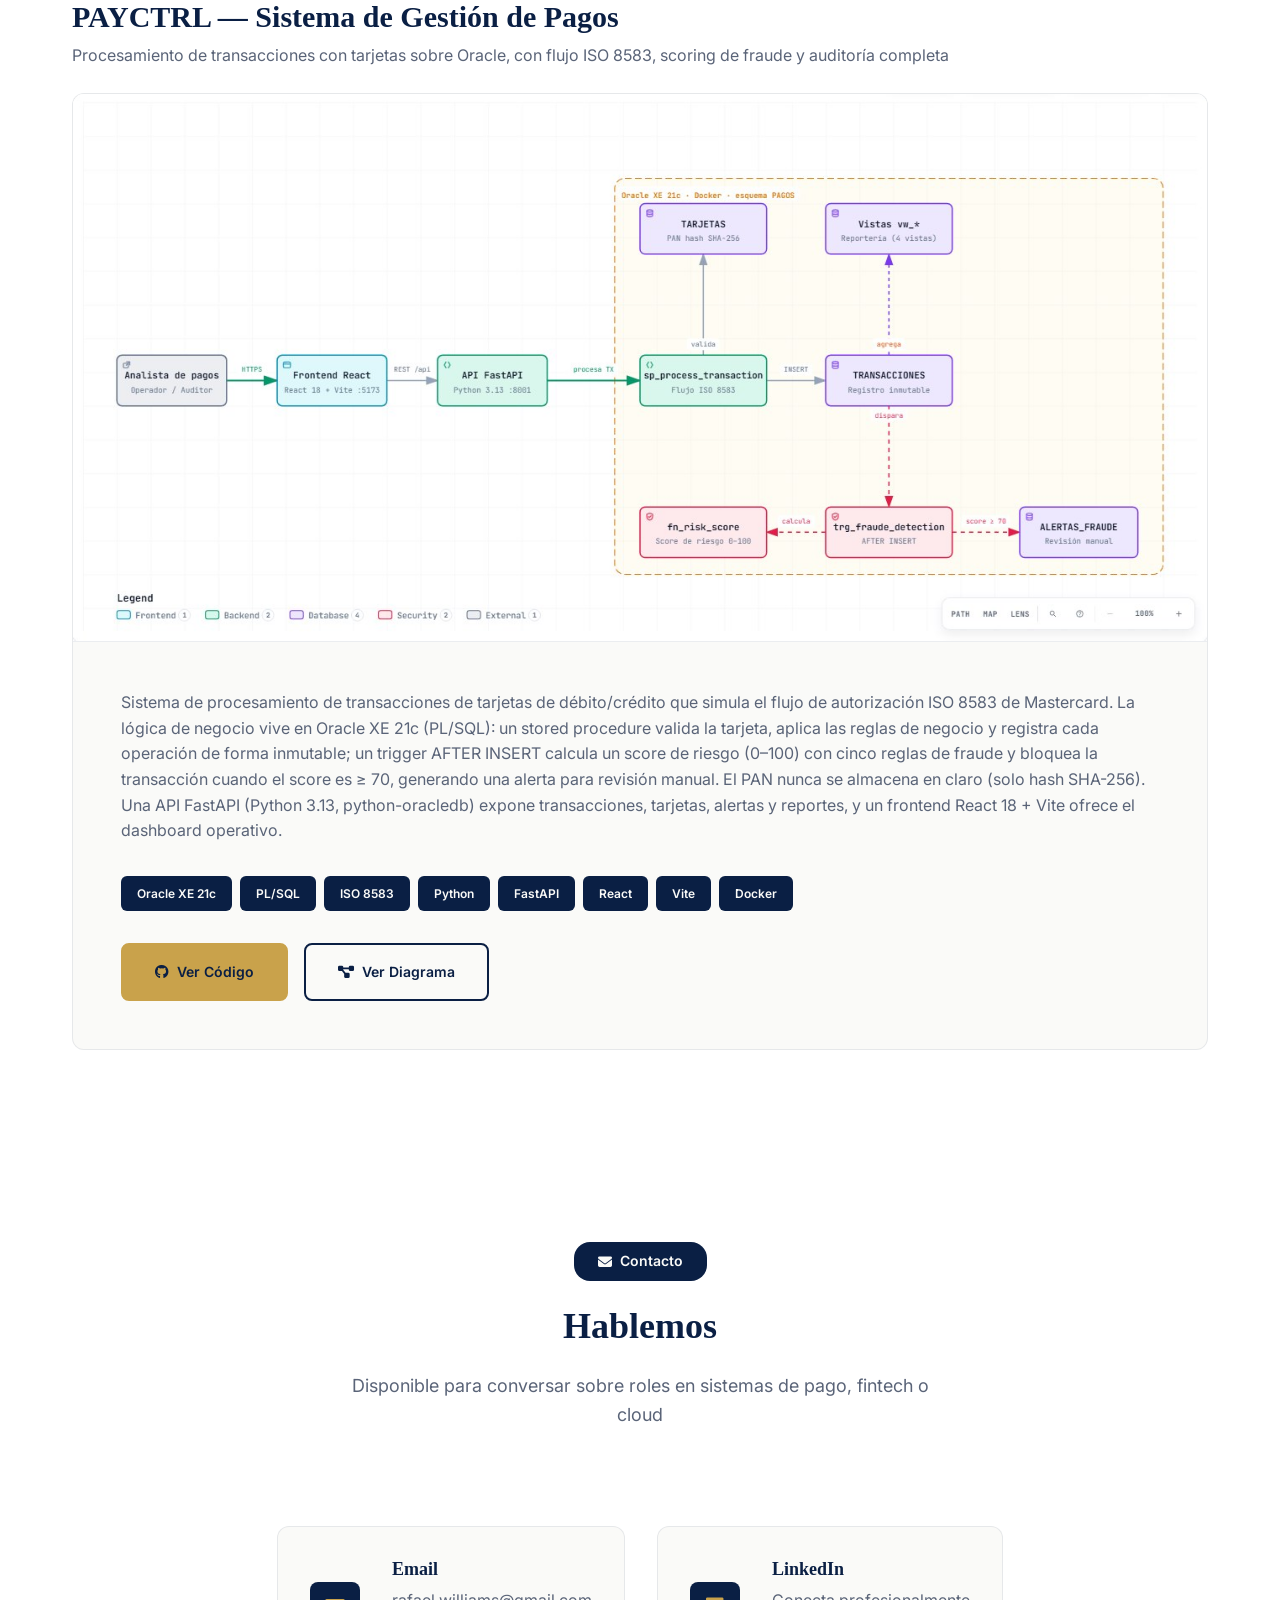
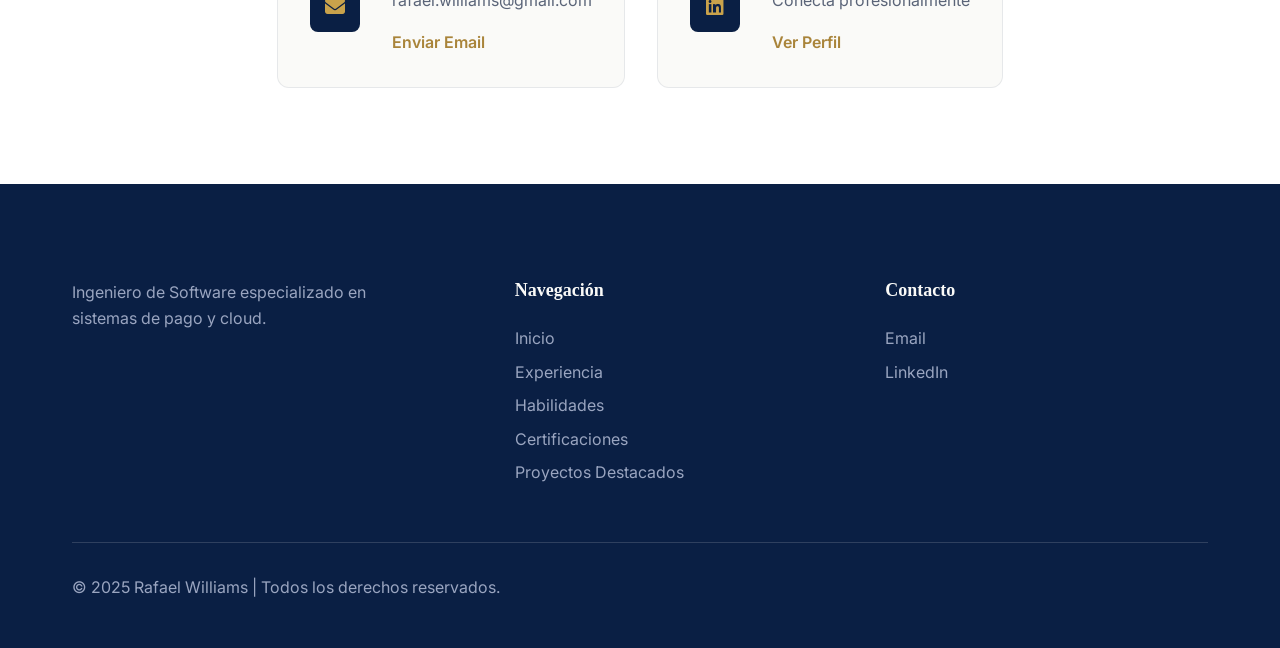
==== commit f7f7f352: "Fix featured projects image layout and console errors Stack the project image above the details so d" ====
--- a/index.html
+++ b/index.html
@@ -5,6 +5,7 @@
     <meta name="viewport" content="width=device-width, initial-scale=1.0">
     <title>Rafael Williams - Software Engineer &amp; Architect</title>
     <meta name="description" content="Portfolio profesional de Rafael Williams, Ingeniero de Software especializado en sistemas de pago (ISO 8583, Mastercard) e infraestructura cloud en AWS">
+    <link rel="icon" href="data:image/svg+xml,%3Csvg xmlns='http://www.w3.org/2000/svg' viewBox='0 0 64 64'%3E%3Crect width='64' height='64' rx='12' fill='%230a1f44'/%3E%3Ctext x='32' y='43' font-family='Georgia,serif' font-size='32' font-weight='700' text-anchor='middle' fill='%23c9a54b'%3ERW%3C/text%3E%3C/svg%3E">
     <link rel="stylesheet" href="style.css">
     <link href="https://fonts.googleapis.com/css2?family=Inter:wght@300;400;500;600;700;800&display=swap" rel="stylesheet">
     <link rel="stylesheet" href="https://cdnjs.cloudflare.com/ajax/libs/font-awesome/6.4.0/css/all.min.css">
--- a/style.css
+++ b/style.css
@@ -631,7 +631,7 @@
 
 .featured-project-card {
     display: flex;
-    gap: var(--space-2xl);
+    flex-direction: column;
     background: var(--color-ivory);
     border: 1px solid rgba(var(--color-navy-rgb), 0.08);
     border-radius: var(--radius-lg);
@@ -639,8 +639,12 @@
 }
 
 .featured-project-image {
-    width: 50%;
-    object-fit: cover;
+    width: 100%;
+    height: auto;
+    display: block;
+    object-fit: contain;
+    background: var(--color-white);
+    border-bottom: 1px solid rgba(var(--color-navy-rgb), 0.08);
 }
 
 .featured-project-info {
@@ -648,7 +652,7 @@
     display: flex;
     flex-direction: column;
     justify-content: center;
-    padding: var(--space-xl) var(--space-xl) var(--space-xl) 0;
+    padding: var(--space-xl);
 }
 
 .featured-project-full-description {
@@ -681,7 +685,7 @@
     }
 
     .featured-project-info {
-        padding: 0 var(--space-lg) var(--space-lg);
+        padding: var(--space-lg);
     }
 }
 
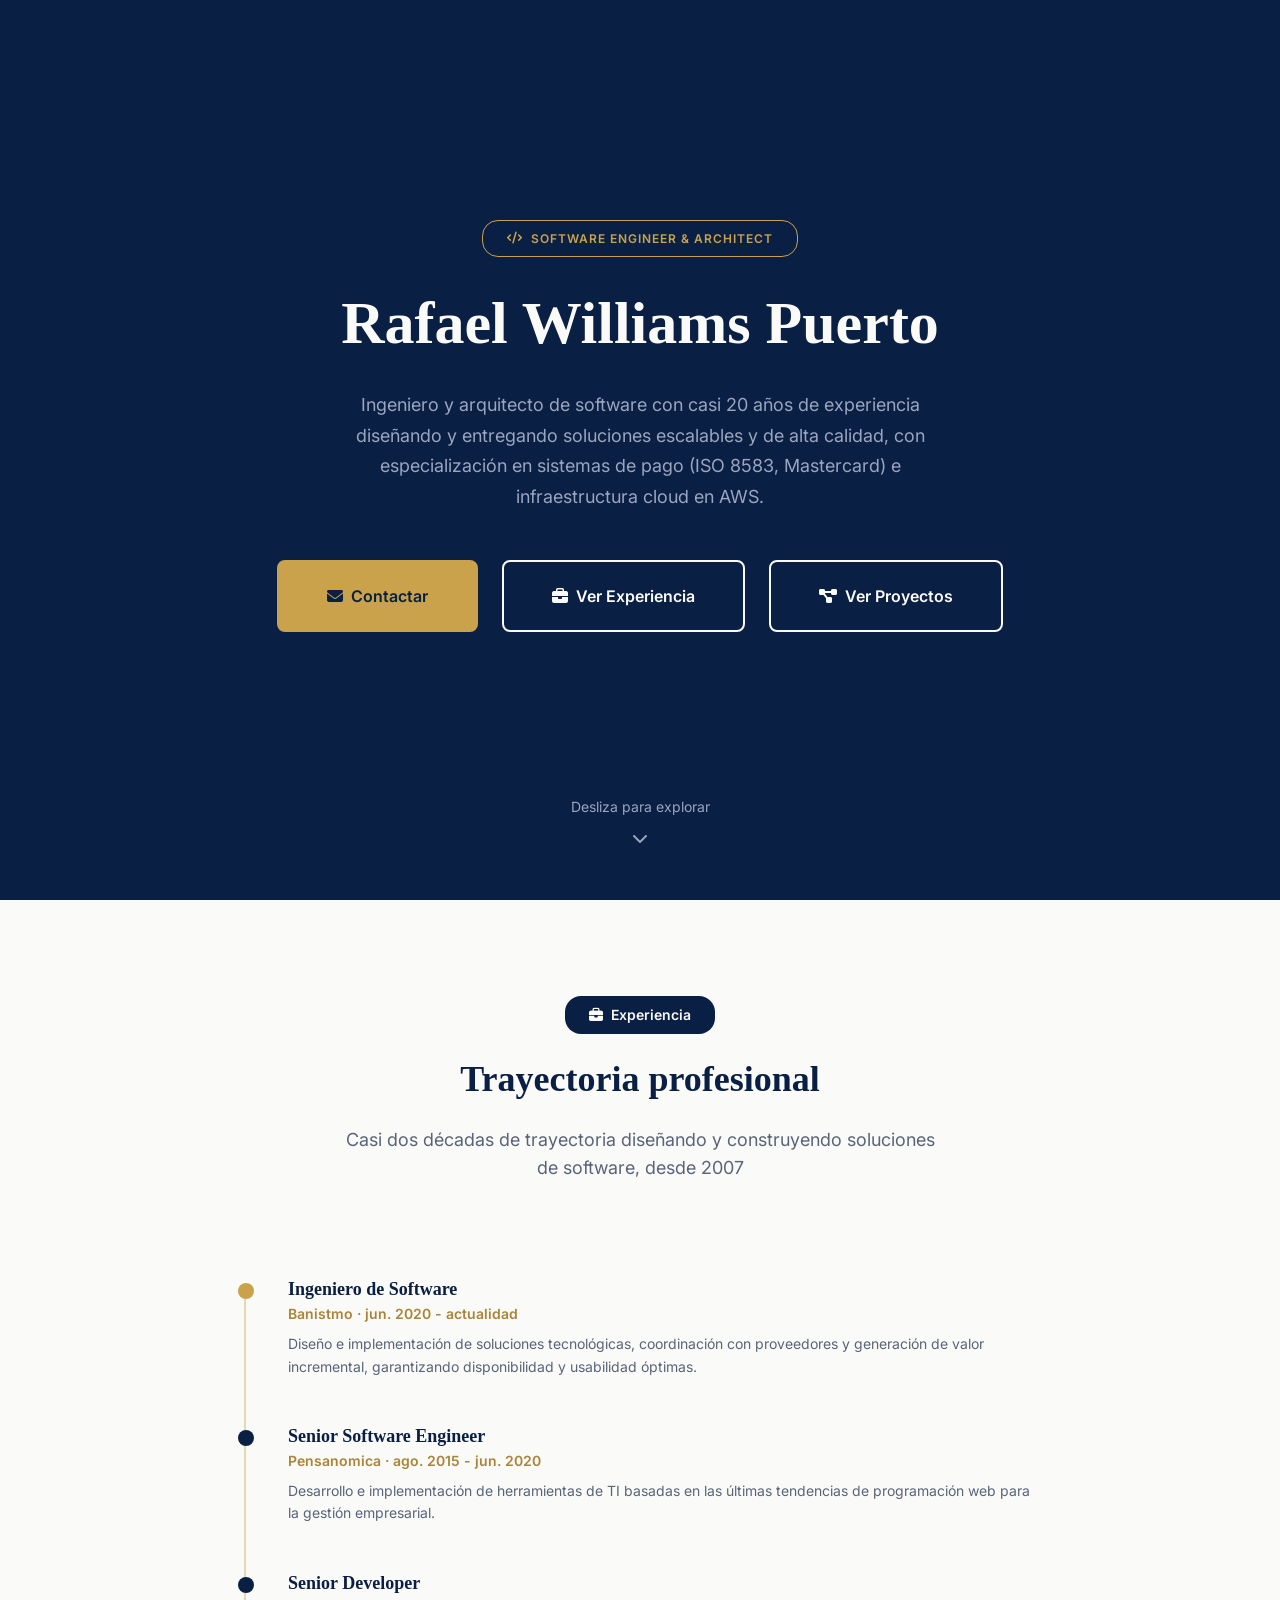
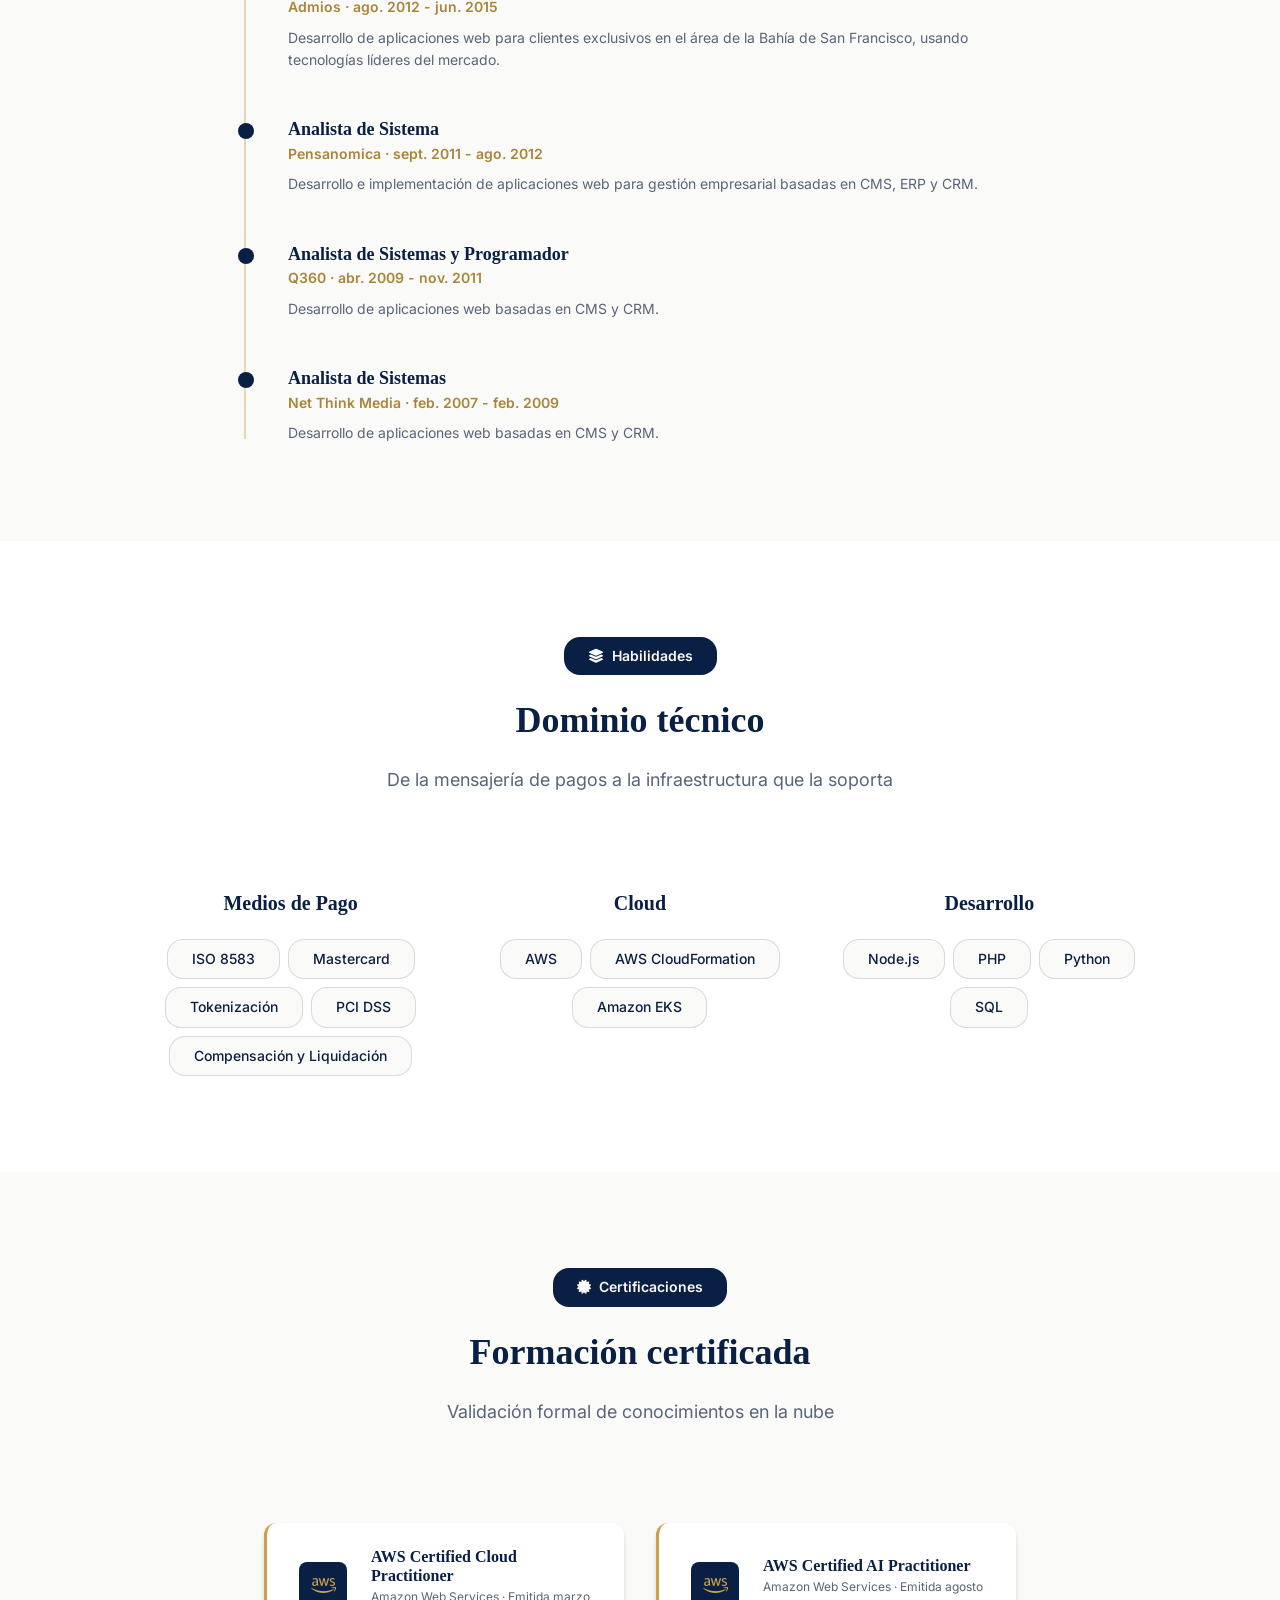
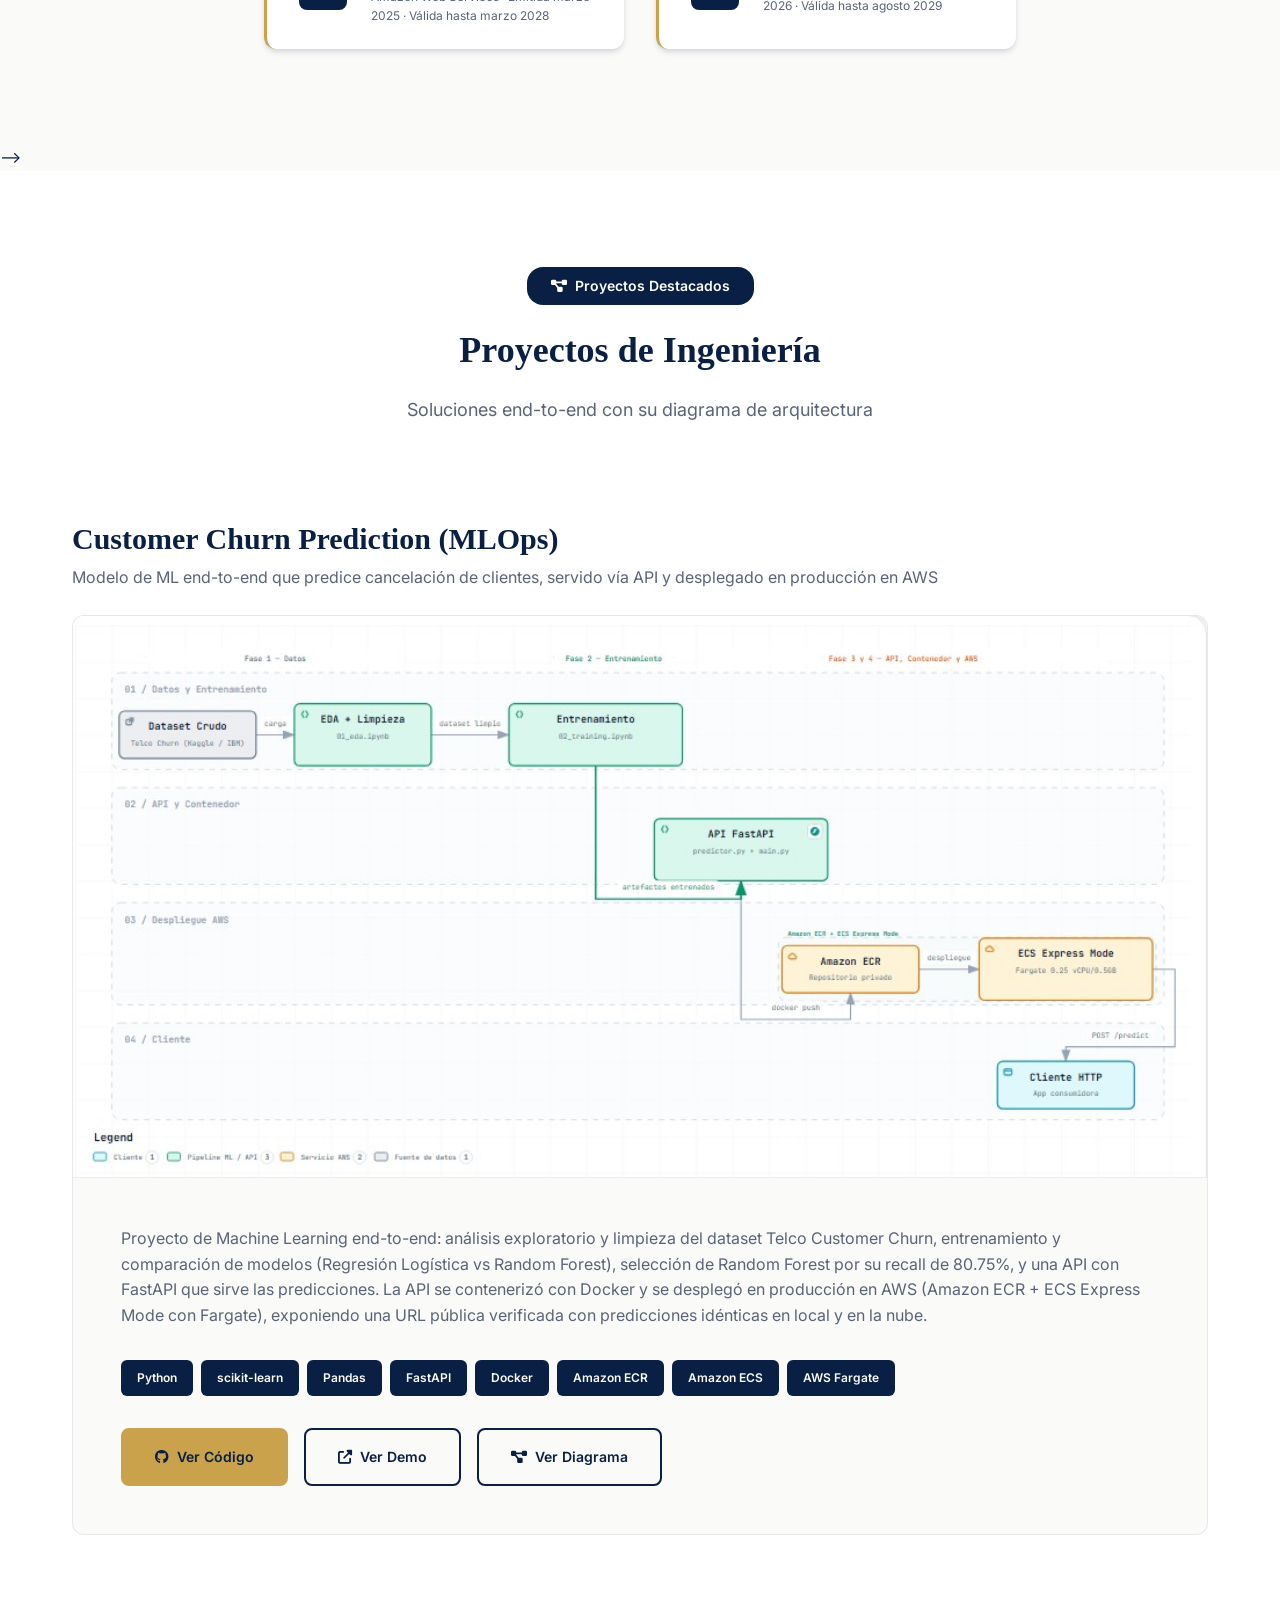
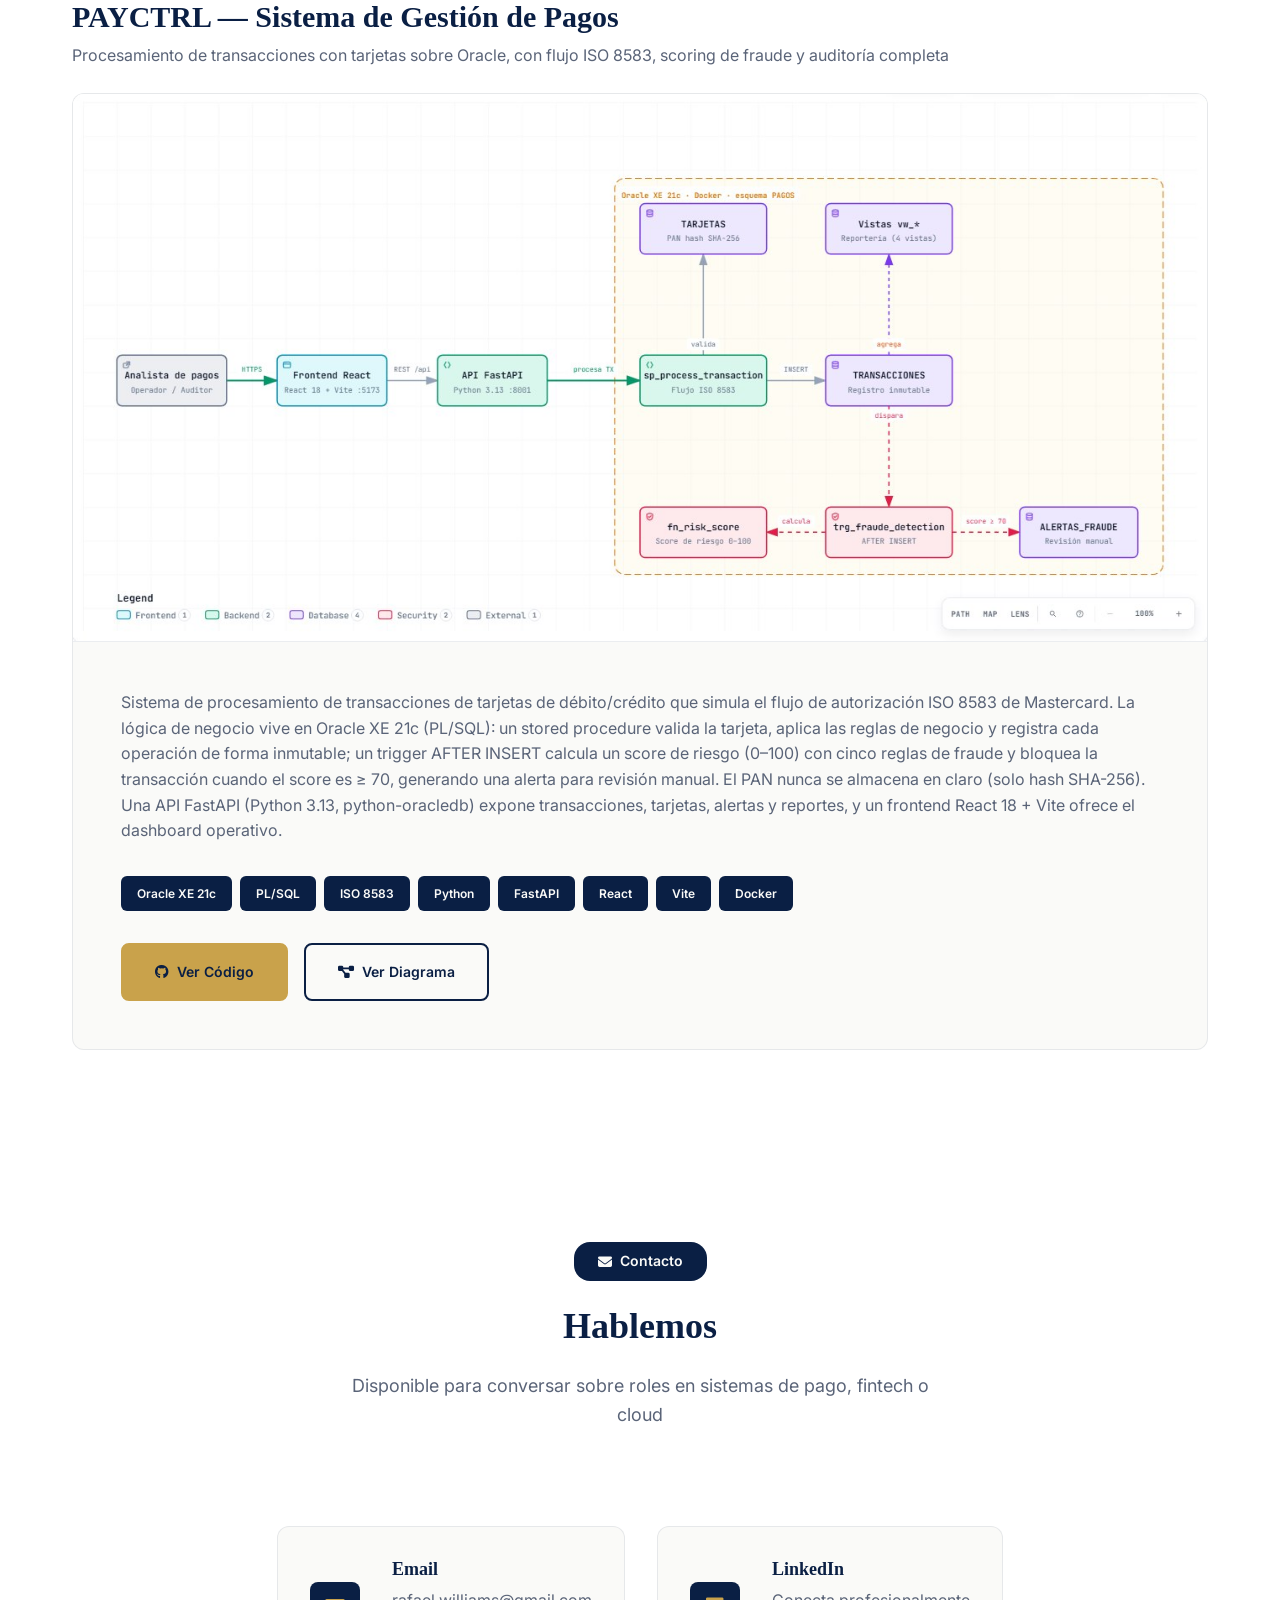
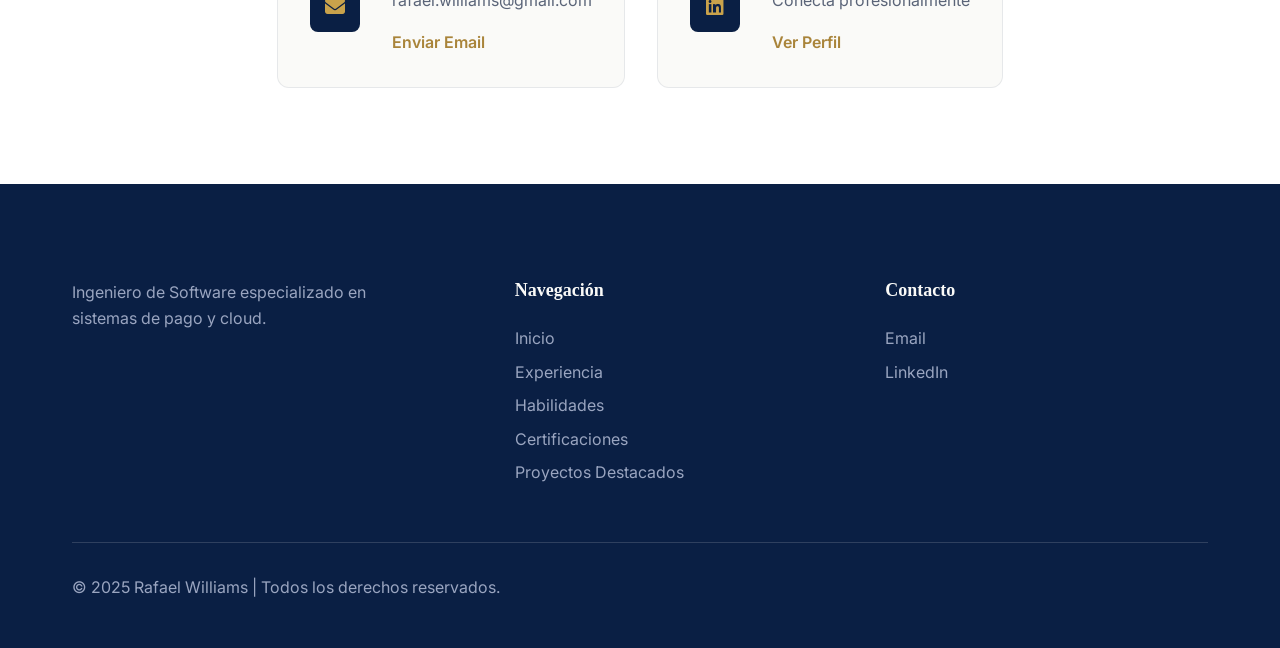
==== commit 20a70ee6: "Add Ver Proyectos button to hero" ====
--- a/index.html
+++ b/index.html
@@ -31,6 +31,10 @@
                     <i class="fas fa-briefcase"></i>
                     Ver Experiencia
                 </button>
+                <button class="btn btn-outline btn-lg" onclick="scrollToSection('featured-project')">
+                    <i class="fas fa-diagram-project"></i>
+                    Ver Proyectos
+                </button>
             </div>
         </div>
         <div class="scroll-indicator" onclick="scrollToSection('experience')">
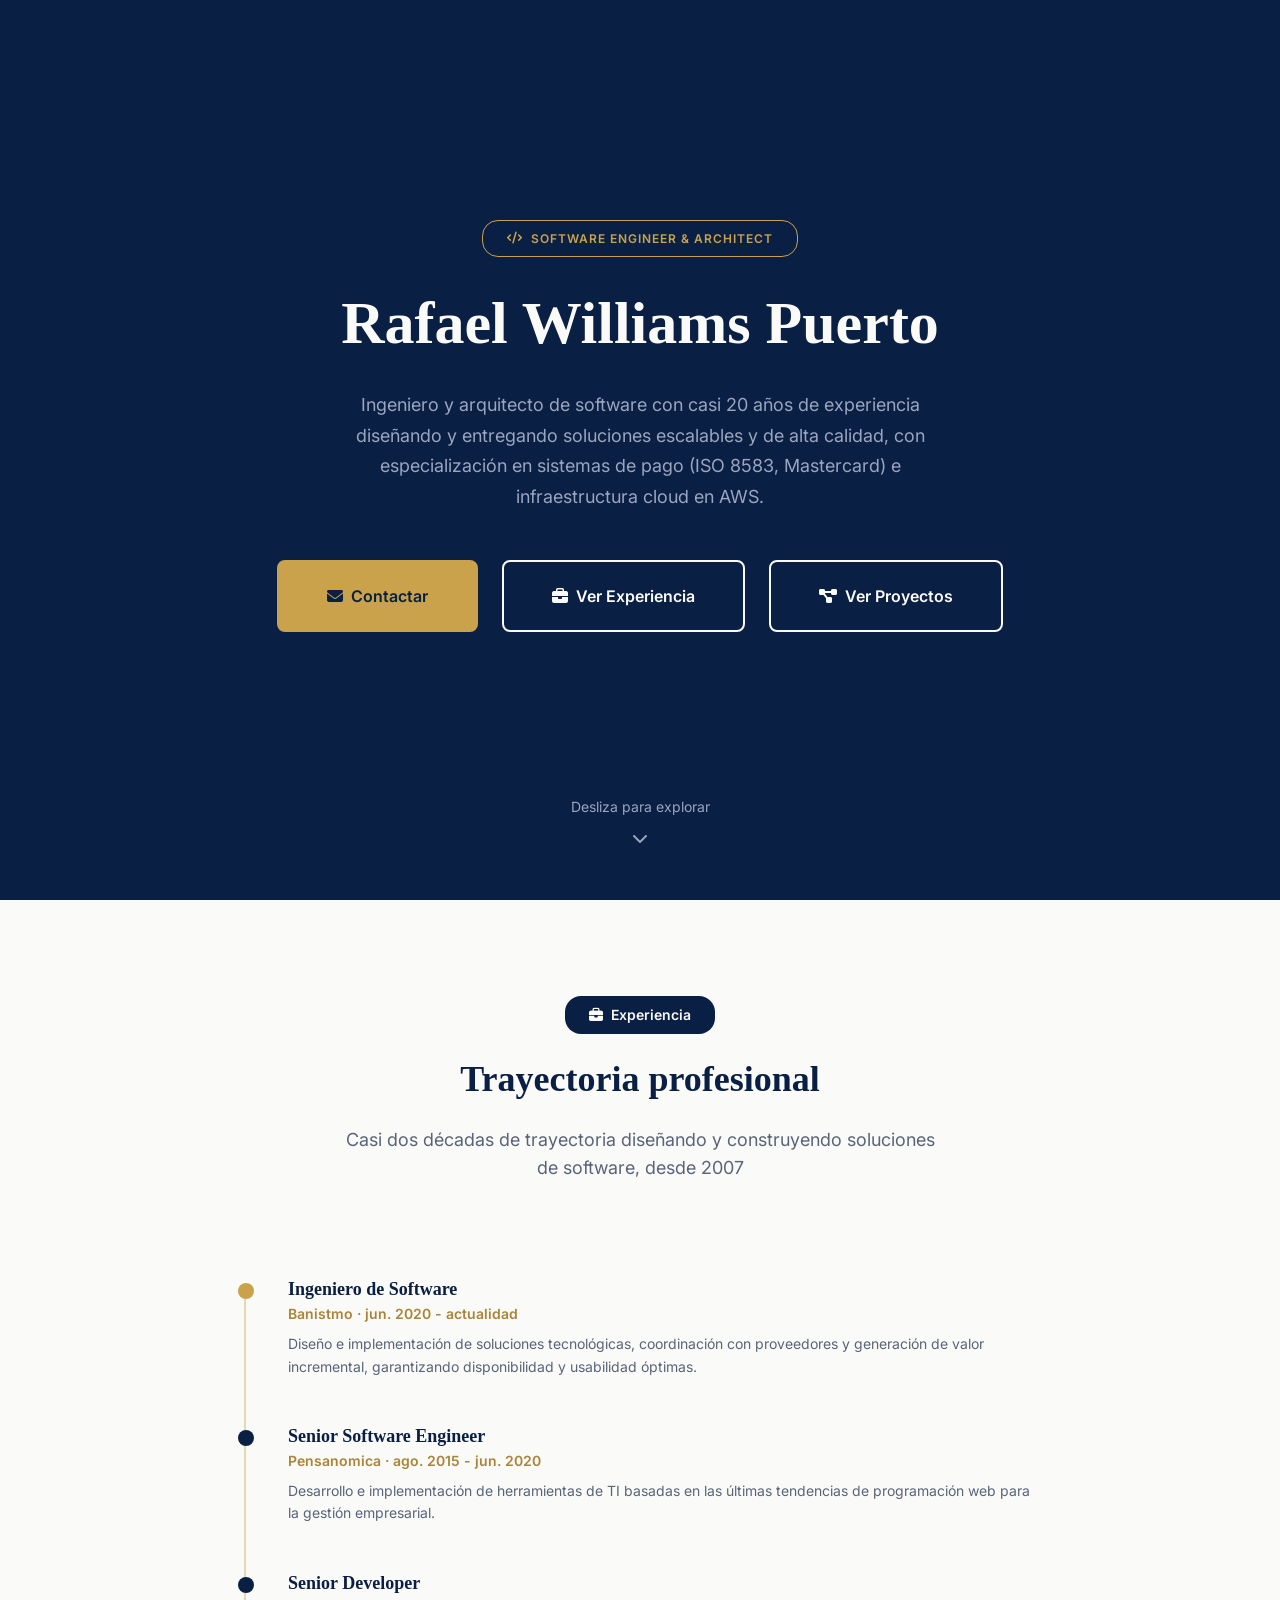
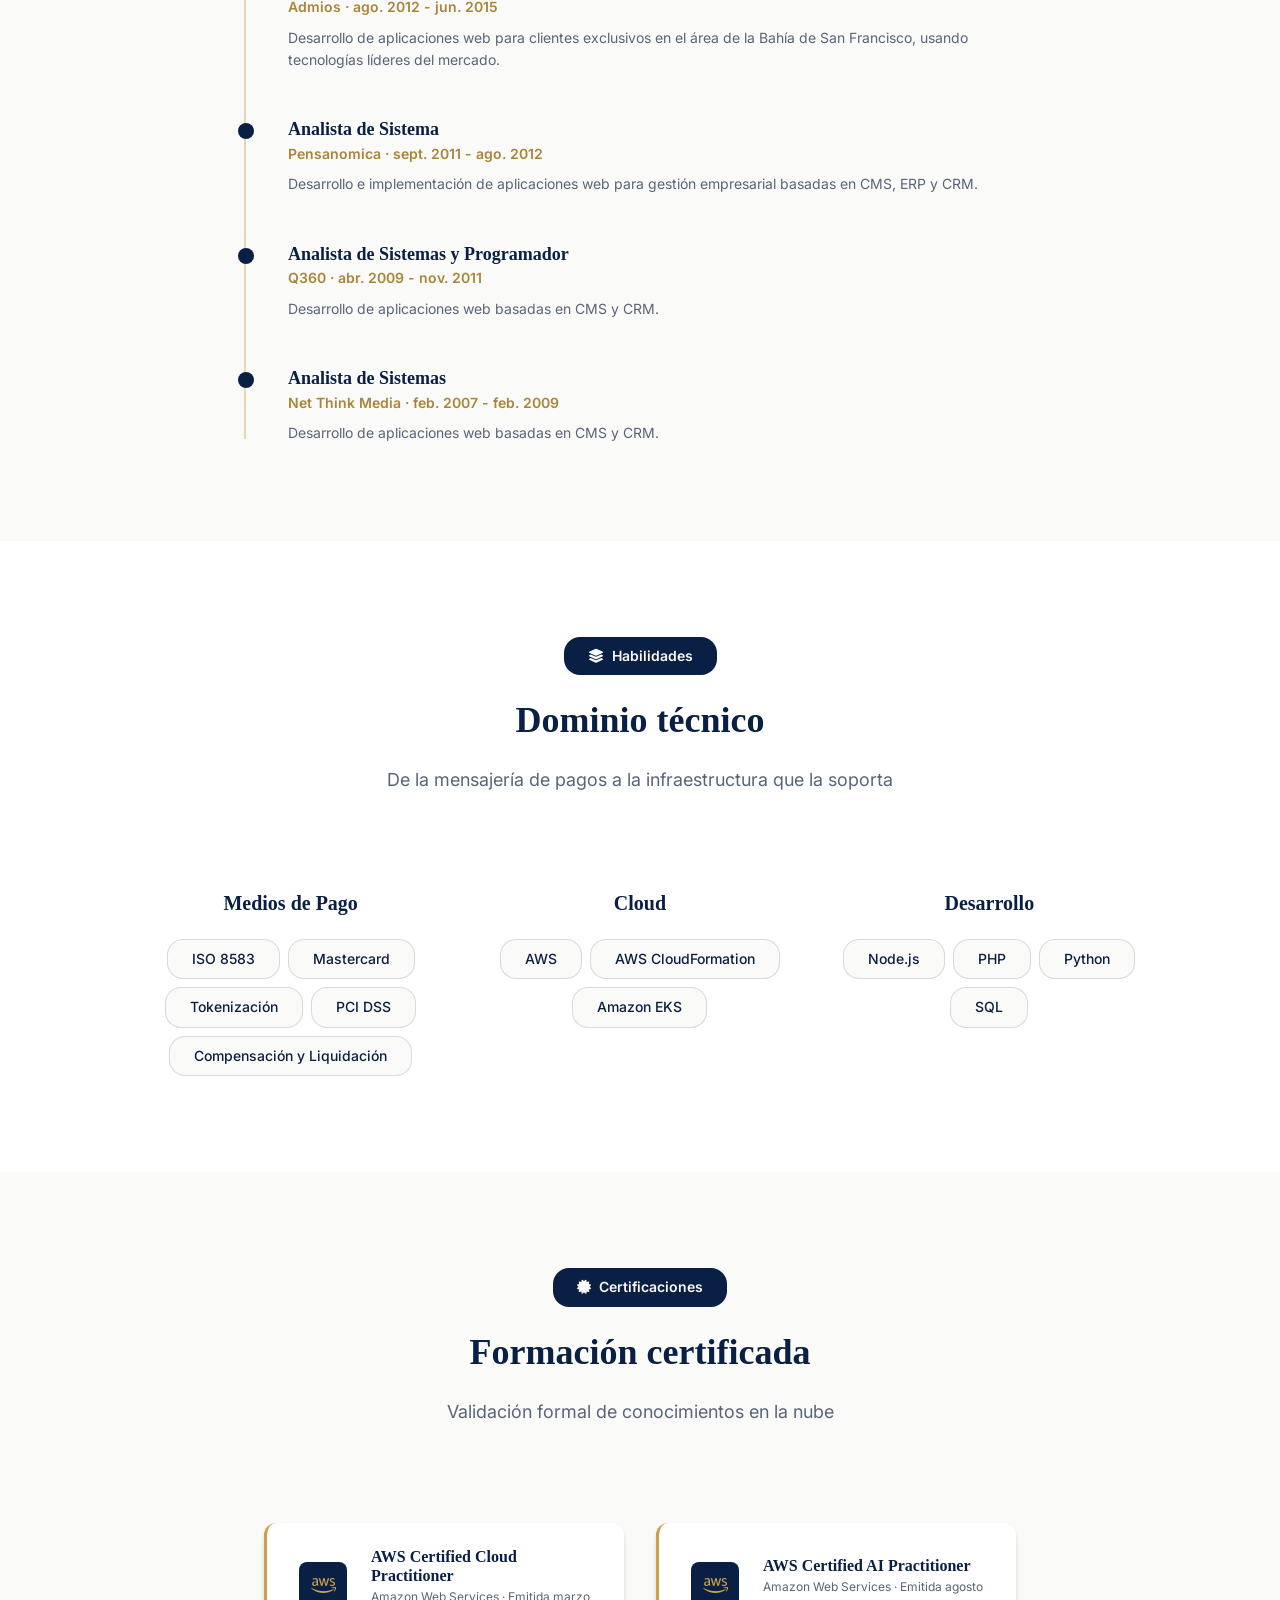
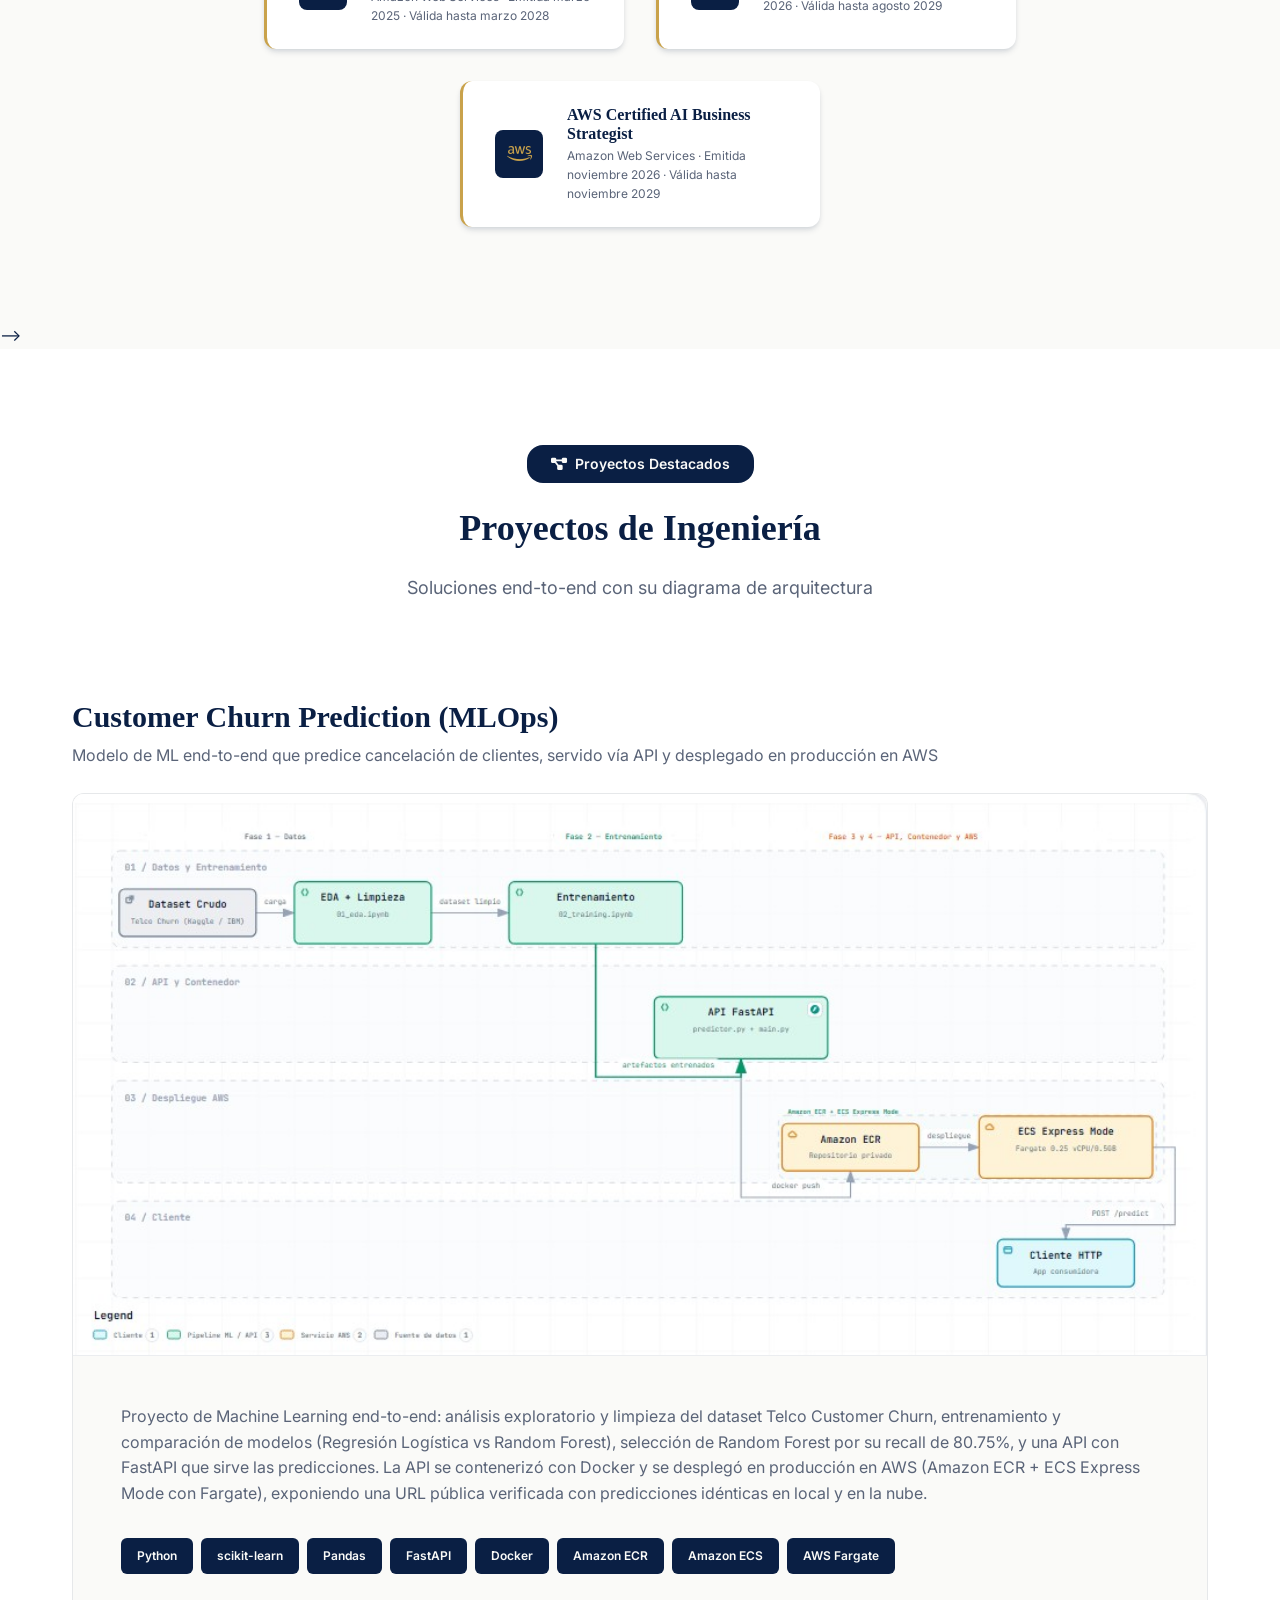
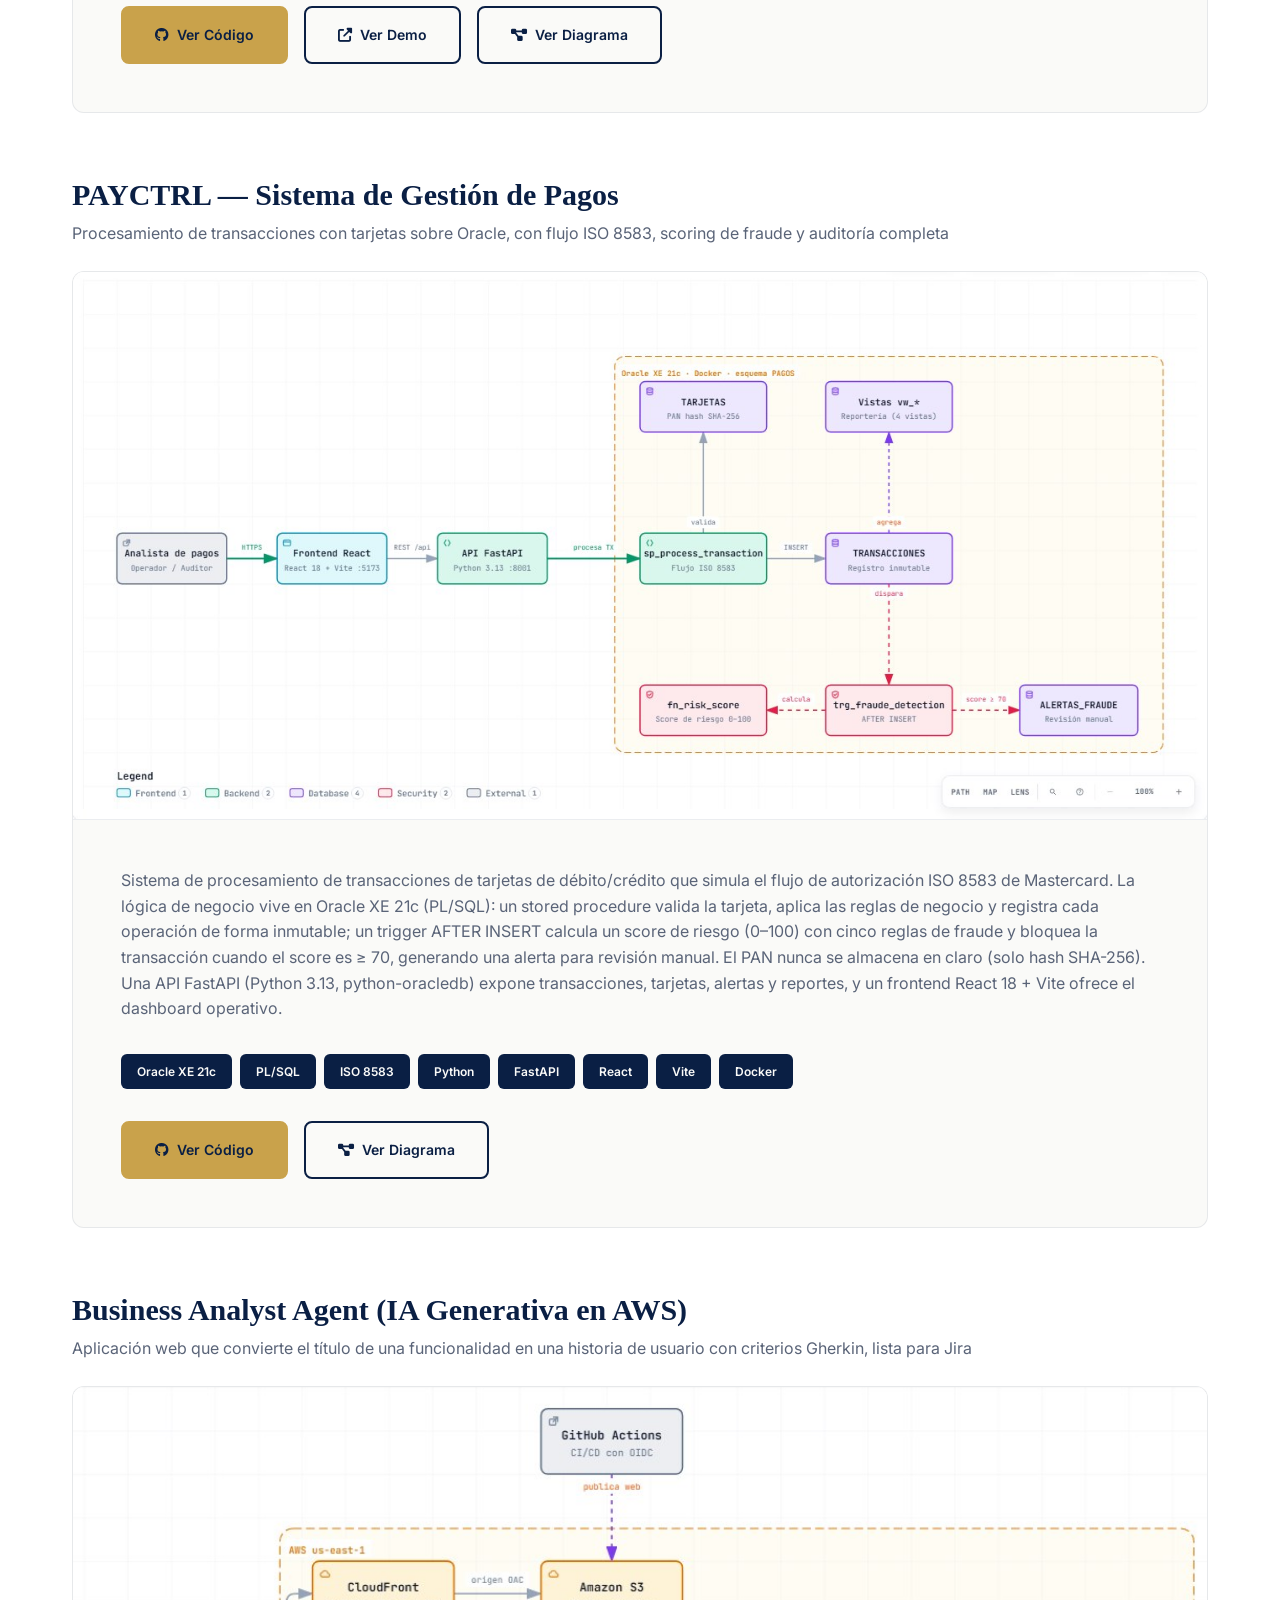
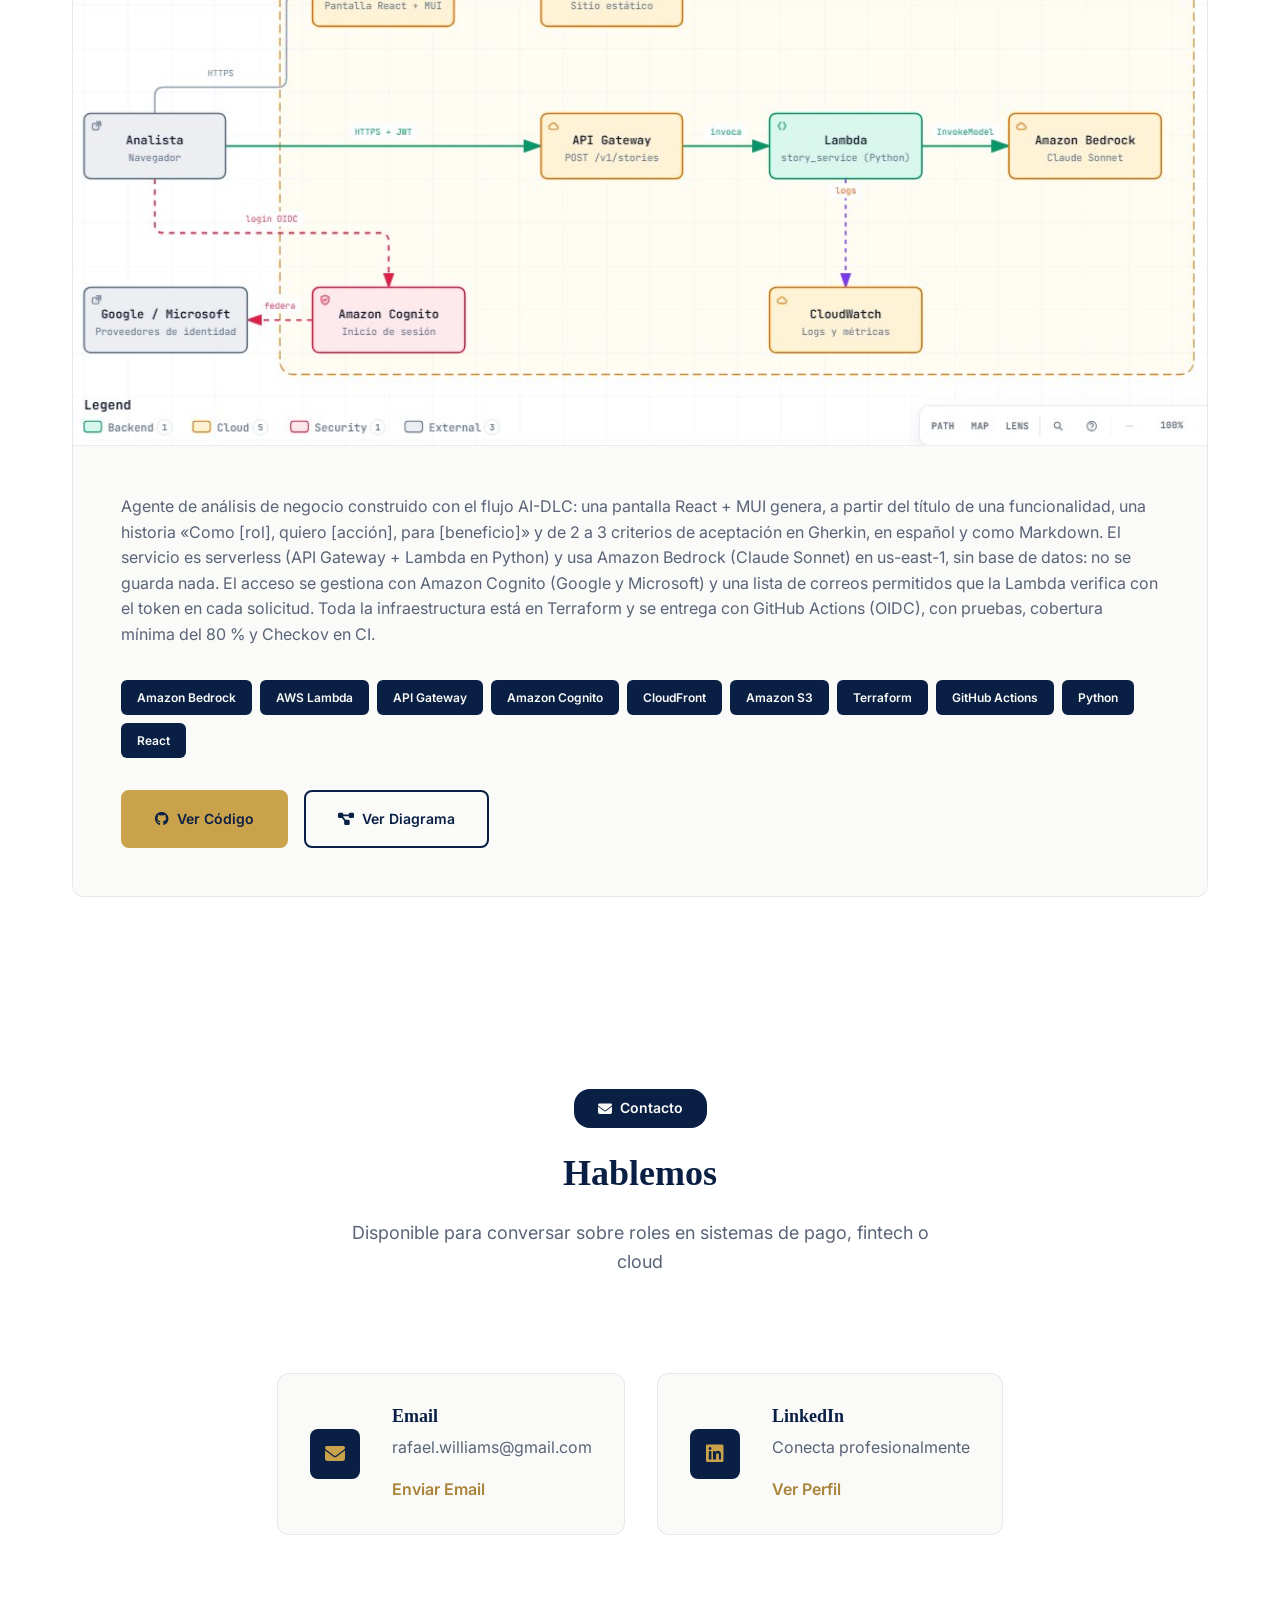
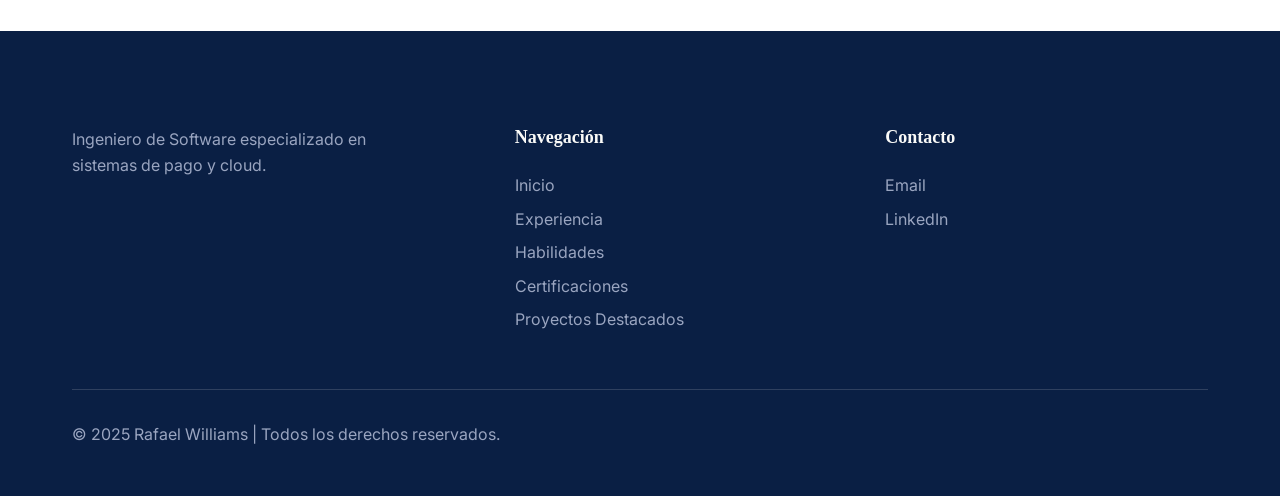
==== commit 11977efd: "Add AWS Certified AI Business Strategist certification" ====
--- a/index.html
+++ b/index.html
@@ -182,6 +182,15 @@
                         <p>Amazon Web Services · Emitida agosto 2026 · Válida hasta agosto 2029</p>
                     </div>
                 </a>
+                <a href="https://www.credly.com/badges/be2fde7b-dd5d-42d0-a104-4daa603a4bd6/public_url" target="_blank" class="cert-card">
+                    <div class="cert-icon">
+                        <i class="fab fa-aws"></i>
+                    </div>
+                    <div class="cert-info">
+                        <h3>AWS Certified AI Business Strategist</h3>
+                        <p>Amazon Web Services · Emitida noviembre 2026 · Válida hasta noviembre 2029</p>
+                    </div>
+                </a>
             </div>
         </div>
     </section>
